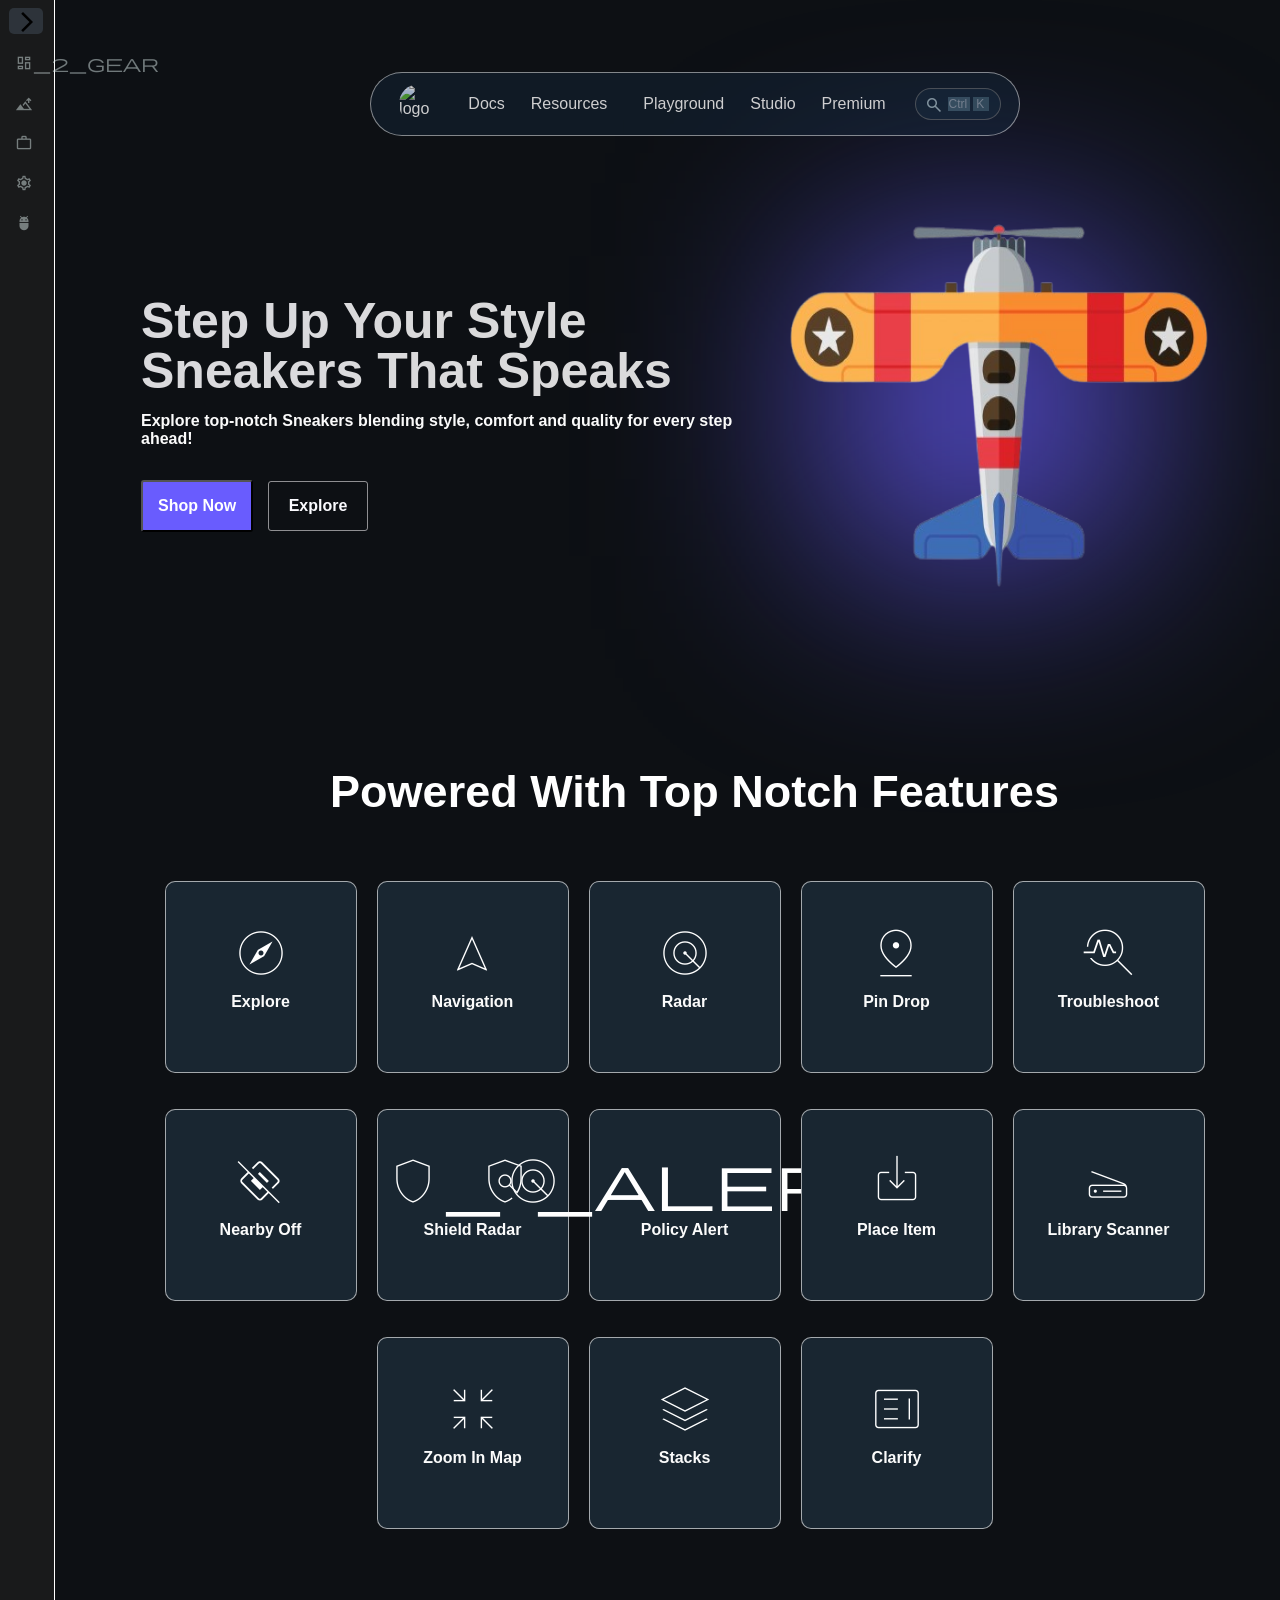
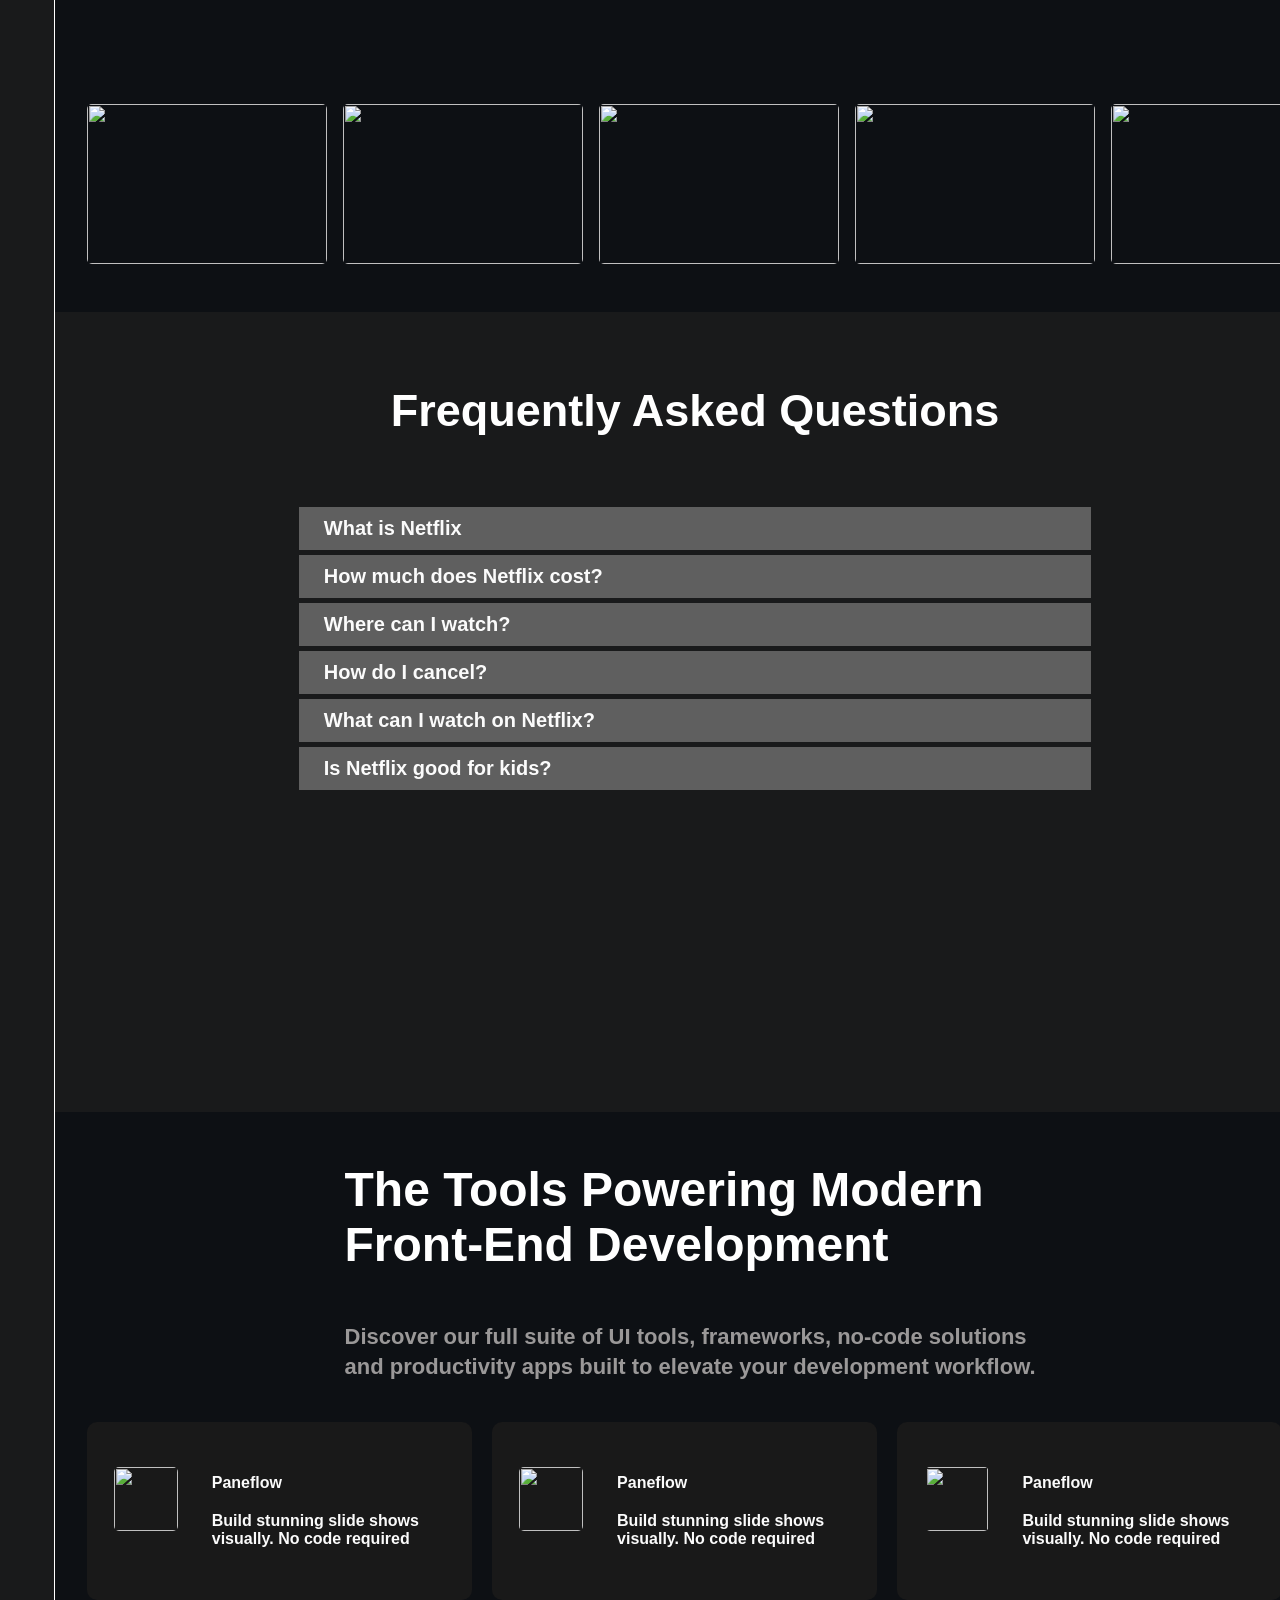
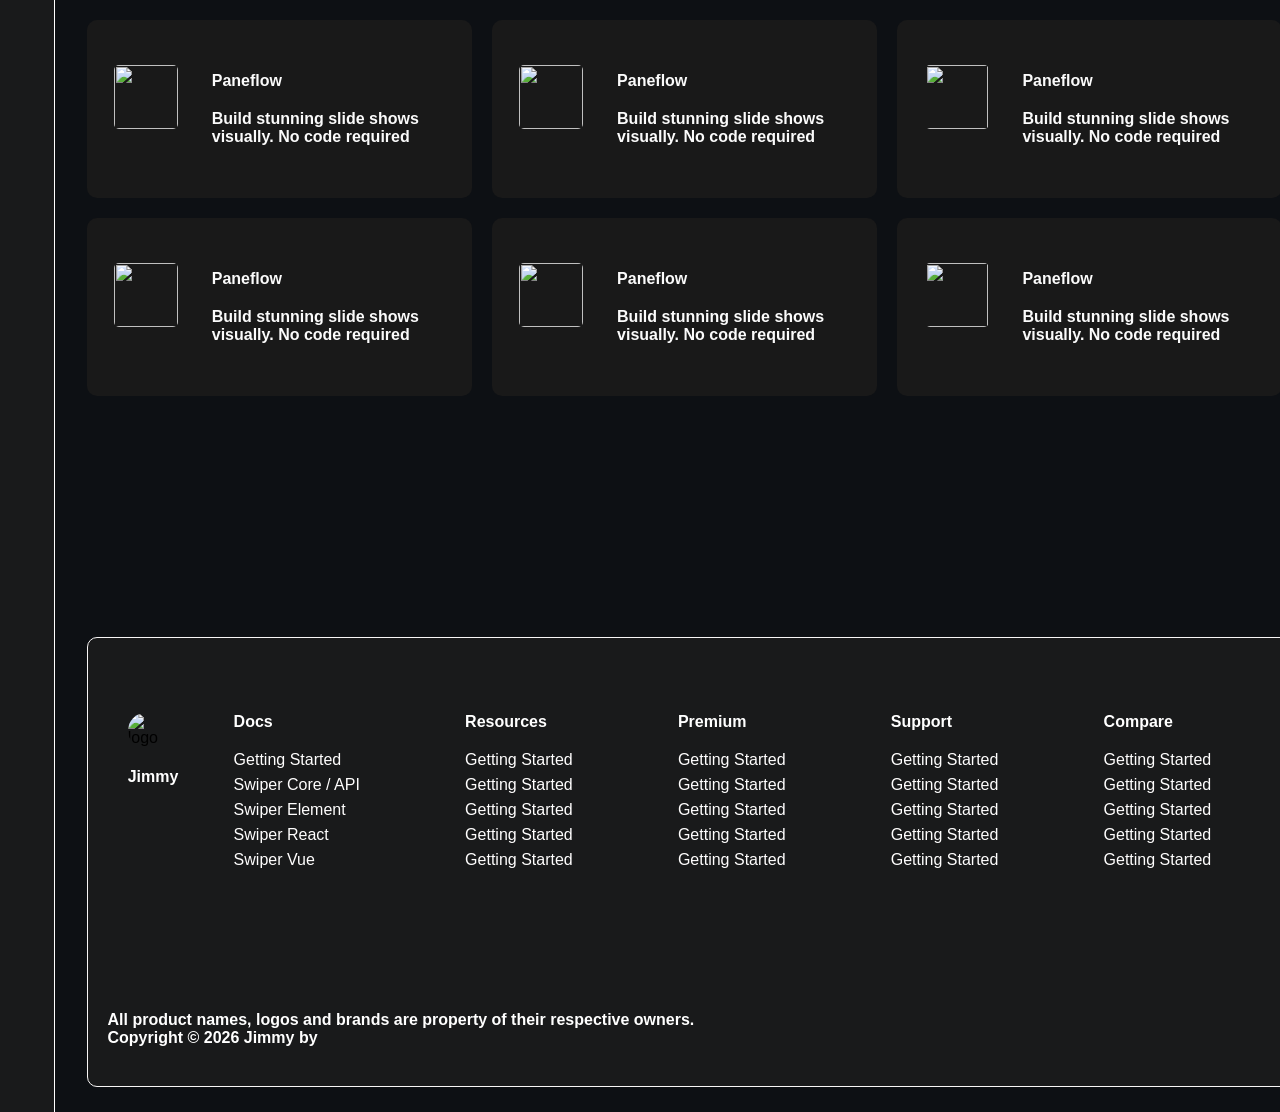
==== index.html @ 362c41e0 "Update index.html" ====
<!doctype html>
<html lang="en">
  <head>
    <meta charset="UTF-8" />
    <meta name="viewport" content="width=device-width, initial-scale=1.0" />
  <title>SWIPER PRACTICE</title>
  <link rel="stylesheet" href="">
  <link rel="stylesheet" href="Assets/CSS/reset.css">
  <link rel="stylesheet" href="Assets/CSS/style.css">
  <link rel="stylesheet" href="Assets/CSS/variables.css">
  <link rel="stylesheet" href="css/swiper-bundle.min.css">
  <script src="Assets/JS/main.js" defer></script>

<link rel="preconnect" href="https://fonts.googleapis.com">
<link rel="preconnect" href="https://fonts.gstatic.com" crossorigin>
<link href="https://fonts.googleapis.com/css2?family=Inter:ital,opsz,wght@0,14..32,100..900;1,14..32,100..900&family=Poppins:ital,wght@0,100;0,200;0,300;0,400;0,500;0,600;0,700;0,800;0,900;1,100;1,200;1,300;1,400;1,500;1,600;1,700;1,800;1,900&family=Raleway:ital,wght@0,100..900;1,100..900&family=Roboto:ital,wght@0,100..900;1,100..900&display=swap" rel="stylesheet">

<link href="https://fonts.googleapis.com/css2?family=Material+Icons"
      rel="stylesheet">
      <link href="https://fonts.googleapis.com/css2?family=Material+Symbols+Outlined"
      rel="stylesheet">

  </head>
  <body>
<div class="contyyy">

<aside class="sidebar">

  <header>
<span class="logo">DarkCom</span>

<button class="navy">
<span class="material-symbols-outlined">
arrow_back_ios
</span>

</button>

  </header>


<ul class="sidelinks">


<li class="sidelink"><a href="#">
  <span title="Dashboard" id="icony" class="material-symbols-outlined">
dashboard_2_gear
</span>
<span class="label">Dashboard</span>

</a></li>
<li class="sidelink"><a href="#">
<span title="Analytics"  id="icony" class="material-symbols-outlined">
altitude
</span>
<span class="label">Analytics</span>

</a></li>
<li class="sidelink"><a href="#">
 <span title="Projects"  id="icony" class="material-symbols-outlined">
work
</span>
<span class="label">Projects</span>

</a></li>
<li class="sidelink"><a href="#">
<span title="Settings"  id="icony" class="material-symbols-outlined">
settings
</span>
<span class="label">Settings</span>

</a></li>
<li class="sidelink"><a href="#">
 <span title="Technology"  id="icony" class="material-symbols-outlined">
adb
</span>
<span class="label">Technology</span>

</a></li>


</ul>


</aside>


<main class="content"></main>

<div class="nav-conty">

<!--Nav Menu-->

<nav class="navbar">

<div class="logo" title="home">
  <a href="#"> <img class="logos" src="Assets/Images/img/channel1.webp" alt="logo"></a>
 
</div>

<div hidden class="ham">
<span class="fes"></span>
<span class="sec"></span>
<span class="ted"></span>

</div>


<ul class="navlinks">
<li class="navlink active" title="Docs"><a href="#">Docs</a></li>
<span class="conty">
  
</span>
<li class="navlink con" title="Resources"><a href="#">Resources
<span class="g-icon"><ion-icon name="chevron-down-outline"></ion-icon></span>

</a></li>
<li class="navlink" title="Playground"><a href="#">Playground</a></li>
<li class="navlink" title="Studio"><a href="#">Studio</a></li>
<li class="navlink jack"title="Premium"><a href="#">Premium</a>
<ul class="droplinks">
  <li class="droplink" title="Capcom">
    <img class="dropimg" src="mssdk/icons/uiinitiative.svg" alt="Capcom" title="Capcom">
    Capcom
  </li>
  <li class="droplink" title="Darkcom" >
     <img class="dropimg" src="mssdk/icons/konsta.svg" alt="Darkcom" title="Darkcom">
    Darkcom</li>
  <li class="droplink" title="Se-game" >
     <img class="dropimg" src="mssdk/icons/paneflow.svg" alt="Se-game" title="Se-game">
    Se-game</li>
</ul>

</li>

</ul>


<button title="Search" class="search-btn">
  <span id="search-icon" class="material-symbols-outlined">
search
</span>
<span class="keys">
<span class="ctrl">Ctrl</span>
<span class="k">K</span>
</span>

</button>
</nav>

<div class="s-head">
  <span class="material-symbols-outlined">
search
</span>
  <span class="material-symbols-outlined">
missing_controller
</span>
<input class="search-input" type="search" placeholder="Search Docs..."> 


</div>




<!--Hero Section-->
<section class="hero">
<header>

<div class="left">
<h1 class="tag-line1">Step Up Your Style Sneakers That Speaks</h1>
<p class="tag-line2">Explore top-notch Sneakers blending style, comfort and quality for every step ahead!</p>

<div class="btns">
  <button class="btn">Shop Now</button>
  <button class="btn outlined">Explore</button>
</div>

</div>

<div class="right">
  <img src="Assets/Images/img/Plane1-removebg-preview.png" alt="Aeroplane" title="Aeroplane" class="autoRotat">
  <div class="bg-color"></div>
</div>
</header>
<div class="time"></div>
</section>






  


<div class="kards2">

<h2 class="kardp">
Powered With Top Notch Features
</h2>

  <div class="box-wrap1a">

    <div class="boxx">
      <div class="box-tag">
  
 
    
 <div class="xboxwrap">
          <div class="iconwrap">
            <span id="iconme" class="material-symbols-outlined">
explore
</span>
          <p>Explore</p>
          </div>

      </div>
        </div>
      </div>



    <div class="boxx">
      <div class="box-tag">
          
 <div class="xboxwrap">
          <div class="iconwrap">
          <span id="iconme" class="material-symbols-outlined">
navigation
</span>
          <p>Navigation</p>
          </div>

      </div>
        </div>
      </div>
    <div class="boxx">
      <div class="box-tag">
           
  <div class="xboxwrap">
          <div class="iconwrap">
            <span id="iconme" class="material-symbols-outlined">
radar
</span>
          <p>Radar</p>
          </div>

      </div>
        </div>
      </div>



<div class="boxx"> <div class="box-tag">
             
  <div class="xboxwrap">
          <div class="iconwrap">
           <span id="iconme" class="material-symbols-outlined">
pin_drop
</span>
          <p>Pin Drop</p>
          </div>

      </div>
        </div></div>




<div class="boxx">

 <div class="box-tag">
            
 <div class="xboxwrap">
          <div class="iconwrap">
            <span id="iconme" class="material-symbols-outlined">
troubleshoot
</span>
          <p>Troubleshoot</p>
          </div>

      </div>
        </div>

</div>




    </div>

  <div class="box-wrap2a">

<div class="boxx">
 <div class="box-tag">
            
  <div class="xboxwrap">
          <div class="iconwrap">
            <span id="iconme" class="material-symbols-outlined">
nearby_off
</span>
          <p>Nearby Off</p>
          </div>

      </div>
        </div>

</div>
<div class="boxx">
 <div class="box-tag">
          
  <div class="xboxwrap">
          <div class="iconwrap">
           <span id="iconme" class="material-symbols-outlined">
shield_radar
</span>
          <p>Shield Radar</p>
          </div>

      </div>
        </div>

</div>
<div class="boxx">
 <div class="box-tag">
         
  <div class="xboxwrap">
          <div class="iconwrap">
            <span id="iconme" class="material-symbols-outlined">
policy_alert
</span>
          <p>Policy Alert</p>
          </div>

      </div>
        </div>

</div>



<div class="boxx">
 <div class="box-tag">
            
  <div class="xboxwrap">
          <div class="iconwrap">
         <span id="iconme" class="material-symbols-outlined">
place_item
</span>
          <p>Place Item</p>
          </div>

      </div>
        </div>

</div>




<div class="boxx">

 <div class="box-tag">
             
 <div class="xboxwrap">
          <div class="iconwrap">
           <span  id="iconme" class="material-symbols-outlined">
scanner
</span>
          <p>Library Scanner</p>
          </div>

      </div>
        </div>

</div>
  </div>

  <div class="box-wrap3a">

<div class="boxx">
 <div class="box-tag">
            
  <div class="xboxwrap">
          <div class="iconwrap">
           <span  id="iconme" class="material-symbols-outlined">
zoom_in_map
</span>
          <p>Zoom In Map</p>
          </div>

      </div>
        </div>

</div>

<div class="boxx">

 <div class="box-tag">
           
  <div class="xboxwrap">
          <div class="iconwrap">
          <span id="iconme" class="material-symbols-outlined">
stacks
</span>
          <p>Stacks</p>
          </div>

      </div>
        </div>

</div>



<div class="boxx">

 <div class="box-tag">
           
  <div class="xboxwrap">
          <div class="iconwrap">
           <span id="iconme" class="material-symbols-outlined">
clarify
</span>
          <p>Clarify</p>
          </div>

      </div>
        </div>


</div>
  </div>



  </div>



<!-- Carousel cards -->

<section class="ccc">
<div class="carousel-cards">

<div class="card"><img class="card-img" style=" border-radius: 5px;" src="mssdk/img/WhatsApp Image 2025-05-24 at 10.26.03(1).jpeg" alt=""></div>
<div class="card"><img class="card-img" src="mssdk/img/WhatsApp Image 2025-05-24 at 10.26.03(3).jpeg" alt=""></div>
<div class="card"><img class="card-img" src="mssdk/img/WhatsApp Image 2025-05-24 at 10.26.03(4).jpeg" alt=""></div>
<div class="card"><img class="card-img" src="mssdk/img/WhatsApp Image 2025-05-24 at 10.26.03.jpeg" alt=""></div>
<div class="card"><img class="card-img" src="mssdk/img/WhatsApp Image 2025-05-24 at 10.27.23.jpeg" alt=""></div>
<div class="card"><img class="card-img" src="mssdk/img/WhatsApp Image 2025-05-29 at 05.22.49_b879dd08.jpg" alt=""></div>
<div class="card"><img class="card-img" src="mssdk/img/WhatsApp Image 2025-05-29 at 05.22.52_9913e143.jpg" alt=""></div>
<div class="card"><img class="card-img" src="mssdk/img/WhatsApp Image 2025-05-29 at 05.22.50_098abbe1.jpg" alt=""></div>
<div class="card"><img class="card-img" src="mssdk/img/WhatsApp Image 2025-05-29 at 05.22.51_66e9c7bd.jpg" alt=""></div>
<div class="card"><img class="card-img" src="mssdk/img/WhatsApp Image 2025-05-24 at 10.27.23.jpeg" alt=""></div>
<div class="card"><img class="card-img" class="card-img" src="mssdk/img/WhatsApp Image 2025-05-29 at 05.22.51_66e9c7bd.jpg" alt=""></div>
<div class="card"><img class="card-img" src="mssdk/img/WhatsApp Image 2025-05-24 at 10.26.03(3).jpeg" alt=""></div>
<div class="card"><img class="card-img" src="mssdk/img/WhatsApp Image 2025-05-24 at 10.27.23.jpeg" alt=""></div>
<!-- Duplicate the items -->
<div class="card"><img class="card-img" style=" border-radius: 5px;" src="mssdk/img/WhatsApp Image 2025-05-24 at 10.26.03(1).jpeg" alt=""></div>
<div class="card"><img class="card-img" src="mssdk/img/WhatsApp Image 2025-05-24 at 10.26.03(3).jpeg" alt=""></div>
<div class="card"><img class="card-img" src="mssdk/img/WhatsApp Image 2025-05-24 at 10.26.03(4).jpeg" alt=""></div>
<div class="card"><img class="card-img" src="mssdk/img/WhatsApp Image 2025-05-24 at 10.26.03.jpeg" alt=""></div>
<div class="card"><img class="card-img" src="mssdk/img/WhatsApp Image 2025-05-24 at 10.27.23.jpeg" alt=""></div>
<div class="card"><img class="card-img" src="mssdk/img/WhatsApp Image 2025-05-29 at 05.22.49_b879dd08.jpg" alt=""></div>
<div class="card"><img class="card-img" src="mssdk/img/WhatsApp Image 2025-05-29 at 05.22.52_9913e143.jpg" alt=""></div>
<div class="card"><img class="card-img" src="mssdk/img/WhatsApp Image 2025-05-29 at 05.22.50_098abbe1.jpg" alt=""></div>
<div class="card"><img class="card-img" src="mssdk/img/WhatsApp Image 2025-05-29 at 05.22.51_66e9c7bd.jpg" alt=""></div>
<div class="card"><img class="card-img" src="mssdk/img/WhatsApp Image 2025-05-24 at 10.27.23.jpeg" alt=""></div>
<div class="card"><img class="card-img" class="card-img" src="mssdk/img/WhatsApp Image 2025-05-29 at 05.22.51_66e9c7bd.jpg" alt=""></div>
<div class="card"><img class="card-img" src="mssdk/img/WhatsApp Image 2025-05-24 at 10.26.03(3).jpeg" alt=""></div>
<div class="card"><img class="card-img" src="mssdk/img/WhatsApp Image 2025-05-24 at 10.27.23.jpeg" alt=""></div>


</div>


</section>




<!-- FAQs --> 

<section class="faq-conty">

  <h3 class="heady">Frequently Asked Questions</h3>

<div class="faq-list">

  <div class="faq">

    <div class="ques">
      <p>What is Netflix</p>
      <span class="faqy"><ion-icon name="add-outline"></ion-icon></span>
    </div>

    <div class="ans">
      <p>Lorem ipsum dolor sit amet consectetur adipisicing elit. Recusandae, aliquid?</p>
    </div>

</div>


  <div class="faq">

    <div class="ques">
      <p>How much does Netflix cost?</p>
      <span class="faqy"><ion-icon name="add-outline"></ion-icon></span>
    </div>

    <div class="ans">
      <p>Lorem ipsum dolor sit amet consectetur adipisicing elit. Recusandae, aliquid?</p>
    </div>
</div>


  <div class="faq">

    <div class="ques">
      <p>Where can I watch?</p>
      <span class="faqy"><ion-icon name="add-outline"></ion-icon></span>
    </div>

    <div class="ans">
      <p>Lorem ipsum dolor sit amet consectetur adipisicing elit. Recusandae, aliquid?</p>
    </div>
</div>


  <div class="faq">

    <div class="ques">
      <p>How do I cancel?</p>
      <span class="faqy"><ion-icon name="add-outline"></ion-icon></span>
    </div>

    <div class="ans">
      <p>Lorem ipsum dolor sit amet consectetur adipisicing elit. Recusandae, aliquid?</p>
    </div>
</div>


  <div class="faq">

    <div class="ques">
      <p>What can I watch on Netflix?</p>
      <span class="faqy"><ion-icon name="add-outline"></ion-icon></span>
    </div>

    <div class="ans">
      <p>Lorem ipsum dolor sit amet consectetur adipisicing elit. Recusandae, aliquid?</p>
    </div>
</div>


  <div class="faq">

    <div class="ques">
      <p>Is Netflix good for kids?</p>
      <span class="faqy"><ion-icon name="add-outline"></ion-icon></span>
    </div>

    <div class="ans">
      <p>Lorem ipsum dolor sit amet consectetur adipisicing elit. Recusandae, aliquid?</p>
    </div>
</div>


</div>


</section>



<!-- Cards -->



<div class="kards">


<div class="topwrap">
  <h2 class="tophead">The Tools Powering Modern Front-End Development</h2>
</div>
<div class="lowrap"><p class="lowhead">Discover our full suite of UI tools, frameworks, no-code solutions and productivity apps built to elevate your development workflow.</p></div>


  <div class="box-wrap1">


    <div class="box">
      <div class="box-tag">
        <img class="pic-log" src="mssdk/icons/paneflow.svg" alt="">     
 <div class="log-tag">
          <div class="tagwrap">
            <p>Paneflow</p>
          <p>Build stunning slide shows visually. No code required</p>
          </div>

      </div>
        </div>
      </div>



<div class="box"> <div class="box-tag">
        <img class="pic-log" src="mssdk/icons/swiper-studio-logo.svg" alt="">     
 <div class="log-tag">
          <div class="tagwrap">
            <p>Paneflow</p>
          <p>Build stunning slide shows visually. No code required</p>
          </div>

      </div>
        </div></div>




<div class="box">

 <div class="box-tag">
        <img class="pic-log" src="mssdk/icons/uiinitiative.svg" alt="">     
 <div class="log-tag">
          <div class="tagwrap">
            <p>Paneflow</p>
          <p>Build stunning slide shows visually. No code required</p>
          </div>

      </div>
        </div>

</div>

    </div>

  <div class="box-wrap2">

<div class="box">
 <div class="box-tag">
        <img class="pic-log" src="mssdk/icons/t0ggles.svg" alt="">     
 <div class="log-tag">
          <div class="tagwrap">
            <p>Paneflow</p>
          <p>Build stunning slide shows visually. No code required</p>
          </div>

      </div>
        </div>

</div>



<div class="box">
 <div class="box-tag">
        <img class="pic-log" src="mssdk/icons/startpagehq.svg" alt="">     
 <div class="log-tag">
          <div class="tagwrap">
            <p>Paneflow</p>
          <p>Build stunning slide shows visually. No code required</p>
          </div>

      </div>
        </div>

</div>




<div class="box">

 <div class="box-tag">
        <img class="pic-log" src="mssdk/icons/cladd.svg" alt="">     
 <div class="log-tag">
          <div class="tagwrap">
            <p>Paneflow</p>
          <p>Build stunning slide shows visually. No code required</p>
          </div>

      </div>
        </div>

</div>
  </div>

  <div class="box-wrap3">

<div class="box">
 <div class="box-tag">
        <img class="pic-log" src="mssdk/icons/framework7.svg" alt="">     
 <div class="log-tag">
          <div class="tagwrap">
            <p>Paneflow</p>
          <p>Build stunning slide shows visually. No code required</p>
          </div>

      </div>
        </div>

</div>

<div class="box">

 <div class="box-tag">
        <img class="pic-log" src="mssdk/icons/konsta.svg" alt="">     
 <div class="log-tag">
          <div class="tagwrap">
            <p>Paneflow</p>
          <p>Build stunning slide shows visually. No code required</p>
          </div>

      </div>
        </div>

</div>



<div class="box">

 <div class="box-tag">
        <img class="pic-log" src="mssdk/icons/paneflow.svg" alt="">     
 <div class="log-tag">
          <div class="tagwrap">
            <p>Paneflow</p>
          <p>Build stunning slide shows visually. No code required</p>
          </div>

      </div>
        </div>


</div>
  </div>



  </div>




<!-- Footer -->

<footer>
<div class="footer-wrap">
  <div class="footer-links">
<div class="logo-wrap">
   
  <img class="footer-logo" src="mssdk/channel1.webp" alt="logo" title="logo">
 <p class="logo-name">Jimmy</p>
</div>


<div class="docs">
  <p class="topic">Docs</p>
<span class="subs"><a href="#">Getting Started</a></span>
<span class="subs"><a href="#">Swiper Core / API</a></span>
<span class="subs"><a href="#">Swiper Element</a></span>
<span class="subs"><a href="#">Swiper React</a></span>
<span class="subs"><a href="#">Swiper Vue</a></span>

</div>
<div class="docs">
    <p class="topic">Resources</p>
<span class="subs"><a href="#">Getting Started</a></span>
<span class="subs"><a href="#">Getting Started</a></span>
<span class="subs"><a href="#">Getting Started</a></span>
<span class="subs"><a href="#">Getting Started</a></span>
<span class="subs"><a href="#">Getting Started</a></span>

</div>




<div class="docs">
    <p class="topic">Premium</p>
<span class="subs"><a href="#">Getting Started</a></span>
<span class="subs"><a href="#">Getting Started</a></span>
<span class="subs"><a href="#">Getting Started</a></span>
<span class="subs"><a href="#">Getting Started</a></span>
<span class="subs"><a href="#">Getting Started</a></span>

</div>
<div class="docs">
    <p class="topic">Support</p>
<span class="subs"><a href="#">Getting Started</a></span>
<span class="subs"><a href="#">Getting Started</a></span>
<span class="subs"><a href="#">Getting Started</a></span>
<span class="subs"><a href="#">Getting Started</a></span>
<span class="subs"><a href="#">Getting Started</a></span>

</div>
<div class="docs">
    <p class="topic">Compare</p>
<span class="subs"><a href="#">Getting Started</a></span>
<span class="subs"><a href="#">Getting Started</a></span>
<span class="subs"><a href="#">Getting Started</a></span>
<span class="subs"><a href="#">Getting Started</a></span>
<span class="subs"><a href="#">Getting Started</a></span>

</div>




</div>

<span class="copyright">

  <p class="copy-subs">All product names, logos and brands are property of their respective owners.</p>

  <p class="copy-subs">Copyright © 2026 Jimmy by </p>
  
</span>


</div>


</footer>




</div>







</div>



</div>





    <script src="js/swiper-bundle.min.js" ></script>
    <script
      type="module"
      src="https://unpkg.com/ionicons@8.0.13/dist/ionicons/ionicons.esm.js"
    ></script>
    <script
      nomodule
      src="https://unpkg.com/ionicons@8.0.13/dist/ionicons/ionicons.js"
    ></script>
  </body>
</html>
---- Assets/CSS/style.css ----
header {
  display: flex;
  justify-content: space-around;
  padding-bottom: 10px;
  transition: all 0.3s ease;
}

.sidebar {
  width: 250px;
  background-color: #191a1b;
  border-right: 1px solid #fff;
  height: 100%;
  position: sticky;
  top: 0;
  box-sizing: border-box;
  box-shadow: inset;
  transition: width 0.2s ease;
  z-index: 999;
}

/* drag-to-open */

.sidebar.collapsed {
  width: 55px;
}

.sidebar.collapsed .sidelink .label {
  display: none;
  /* opacity: 0; */
  pointer-events: none;
}

.sidelink .label {
  transition: 0.2s ease;
}

.logo {
  color: white;
  margin-left: 0px;
  margin-top: 10px;
}

.sidebar.collapsed .logo {
  opacity: 0;
}

.navy {
  margin-top: 8px;
  background-color: #363e46b6;
  border: none;
  padding-left: 10px;
  transition: transform 0.2s ease;
  border-radius: 5px;
  margin-left: 140px;
  font-size: 10px;
}
.navy:hover {
  color: white;
}

.sidebar.collapsed .navy {
  transform: rotate(180deg);
  margin-left: -70px;
}

.contyyy .main-content {
  flex: 1;
  padding: 20px;
}

.contyyy {
  display: flex;
}

.sidelinks {
  display: flex;
  flex-direction: column;
  align-items: flex-start;
  justify-content: flex-start;
  list-style: none;
  padding: px px;
  padding-left: 10px;
  transition: all 0.3s ease;
}

.sidebar.collapsed .sidelinks {
  margin-left: -5px;
}
.label {
  margin-top: 20px;
  margin-left: 7px;
}

.sidelink span {
  vertical-align: top;
  font-size: 18px;
}

.sidelink {
  display: flex;
  align-items: center;
  justify-content: space-around;
}

.sidelink a {
  padding: 8px 8px;
  padding-right: 70px;
  list-style: none;
  text-decoration: none;
  color: #d5e2e27f;
  font-weight: 500;
  font-family: inter;
  transition: all 0.3s;
}

.sidebar.collapsed .sidelink a {
  padding: 10px;
}

.sidelink:hover a {
  background-color: #050606;
  border-radius: 5px;
  color: white;
  margin-left: 3px;
}

/* Navbar */

.nav-conty {
  margin-top: 72px;
  display: flex;
  flex-direction: column;
  align-items: center;
  align-self: center;
  width: 100vw;
}

.logos {
  height: 40px;
  width: 40px;
  border-radius: 50%;
  margin-left: 20px;
  margin-top: -10px;
}

.navbar {
  background-color: #19344e66;
  display: flex;
  align-items: center;
  justify-content: space-around;
  height: 64px;
  max-width: 650px;
  border: 1px solid #ffffff9a;
  opacity: 80%;
  z-index: 999;
  width: 100%;
  border-radius: 50px;
  margin-bottom: 0px;
  position: sticky;
  top: 15px;
}

.navlinks {
  display: flex;
  justify-content: center;
  align-items: center;
  padding: px px;
  margin: px px;
  position: relative;
  white-space: nowrap;
  transition: 0.3s ease;
}

.con:hover .g-icon {
  transform: translateY(-2px) rotate(-180deg);
}

.g-icon {
  margin-left: 10px;
}

.con a {
  display: flex;
}

.navlink {
  list-style: none;
  margin-left: px;
  padding: 12px 12px;
  border: 1px solid transparent;
}
a {
  text-decoration: none;
  color: rgb(255, 254, 254);
}

.navlink:hover a {
  color: #5aaaf9;
}

.droplinks {
  margin-top: 5px;
  background-color: var(--color-bg-primary);
  position: absolute;
  border-radius: 8px;
  display: none;
  padding: px px;
  margin-left: -45px;
  transition: all 0.3s ease;
}

.droplink {
  list-style: none;
  margin-bottom: 0px;
  margin-right: 0px;
  padding: 15px 15px;
  cursor: pointer;
  padding-right: 50px;
  padding-left: 30px;
  display: flex;
  align-items: center;
  justify-content: space-between;
}

.dropimg {
  height: 20px;
  width: 20px;
  margin-right: 10px;
}
.droplink {
  color: rgb(252, 248, 248);
}

.droplink:hover {
  background-color: #11121a;
  border-radius: 8px;
  color: #4885c4;
}

.jack:hover .droplinks {
  display: block;
}

/* Search Bar */

.search-btn {
  display: flex;
  height: 32px;
  width: 86px;
  border-radius: 20px;
  align-items: center;
  justify-content: center;
  background-color: #223a5358;
  border: 1px solid #8080809e;
  margin-right: 10px;
  cursor: pointer;
}

.search-btn:hover {
  border: 1px solid #fff;
}

.search-input {
  height: 35px;
  width: 480px;
  border: 2px solid #3d62f7;
  border-radius: 5px;
}

.s-head {
  height: 50px;
  width: 560px;
  background-color: #fffffffc;
  border-radius: 10px;
  margin-top: 70px;
  display: none;
   position: absolute;
}

.s-head.active {
  display: flex;
  align-items: center;
  justify-content: center;
  
}

input::placeholder {
  padding-left: 200px;
}

.keys {
  display: flex;
  justify-content: center;
  align-items: center;
}

.ctrl {
  background-color: #55778ca8;
  margin-right: 3px;
  padding-left: 1px;
  padding-right: 3px;
  color: #8d9aaa;
  font-size: 12px;
}

.k {
  background-color: #55778c98;
  margin-right: 3px;
  padding-left: 3px;
  padding-right: 5px;
  color: #8d9aaa;
  font-size: 12px;
}

#search-icon {
  height: 16px;
  width: 16px;
  vertical-align: top;
  margin-top: -3px;
  margin-right: 8px;
  font-size: 20px;
  color: #9eb3bf;
}

.ham {
  display: none;
}

.fes,
.sec,
.ted {
  position: relative;
  height: 3px;
  width: 25px;
  display: block;
  background-color: #eeecee;
  margin-bottom: 5px;
  transition: 0.2s ease-in-out;
}

.fes {
  transform: rotate(0deg);
}

.ted {
  transform: rotate(0deg);
}

.ham.active .fes {
  transform: translateY(8px) rotate(45deg);
}
.ham.active .ted {
  bottom: -8px;
  transform: translateY(-8px) rotate(-45deg);
}
.ham.active .sec {
  display: none;
}

/*  hero Section*/

/* .time{ 
  padding-left: 0;
margin-left: 0;
width: 100vw;
height: 5px;
background-color: rgb(193, 28, 28);
position: absolute;
z-index: 100;
bottom: 0;
top: 0;
margin-bottom: 0px;
animation: progress 2s linear 1 forwards;
}
*/

.left {
  width: min(50%, 95%);
  animation: appear1 2s linear;
}

.hero {
  max-width: 1600px;
  margin-inline: auto;
  height: 600px;
  padding: 0 32px;
  margin-top: 20px;
  padding-bottom: 100px;
  animation: appearxx linear;
  animation-timeline: view();
  animation-range: entry 0;
}

.bg-color {
  background-color: #695cfed0;
  filter: blur(110px);
  height: 300px;
  width: 300px;
  position: absolute;
  top: 0;
  margin-left: 80px;
  margin-top: 100px;
  z-index: -999;
}

img {
  width: 100%;
  display: flex;
  object-fit: fill;
  height: 160px;
  border-radius: 5px;
}

.right img {
  height: 500px;
  width: 500px;
  /*
  animation: appear2 2s linear;
  animation-range: entry 0 cover;
*/
}

.autoRotate {
  animation: autoRotateAnimation;
  animation-timeline: view();
}

header {
  display: flex;
  align-items: center;
  justify-content: center;
  position: relative;
}

.hero header .left {
  margin-left: 0;
  margin-right: 0;
}
h1 {
  font-size: 50px;
  line-height: 100%;
  font-weight: 800;
  letter-spacing: -1;
  margin: 16px 0;
  background: linear-gradient(90deg, #dadadd 25%, #dadadb 50%);
  background-clip: text;
  color: transparent;
}

p {
  font-weight: 550;
  color: rgb(251, 251, 251);
}

.btns {
  margin-top: 24px;
  margin-top: 32px;
}

.btn {
  background-color: #695cfe;
  padding: 15px 15px;
  margin-right: 10px;
  border-radius: 3px;
  color: white;
  font-weight: 700;
}

.btn:hover {
  background-color: #fffffffb;
  color: #000000;
}

.btn.outlined {
  padding-right: 20px;
  padding-left: 20px;
  background-color: transparent;
  color: #fbfbff;
  border: 1px solid #fffeff89;
}

.btn.outlined:hover {
  border: 1px solid #fffdfd;
}

/* Cards2 */

.kards2 {
  width: 1216px;
  height: 900px;
  display: inline;
  animation: appearxx linear;
  animation-timeline: view();
  animation-range: entry 0;

  
}






.box-wrap1a {
  display: flex;
  justify-content: center;
  align-items: center;
  width: 1216px;
  height: 178px;
  margin-bottom: 50px;
}

.box-wrap2a {
  display: flex;
  justify-content: center;
  align-items: center;
  width: 1216px;
  height: 178px;
  margin-bottom: 50px;
}

.box-wrap3a {
  display: flex;
  justify-content: center;
  align-items: center;
  width: 1216px;
  height: 178px;
}

.boxx {
  height: 192px;
  width: 192px;
  margin-right: 20px;
  margin-bottom: 20px;
  border-radius: 10px;
  background-color: #192631;
  border: 1px solid #ffffff9a;
  display: flex;
  justify-content: center;
  cursor: pointer;

}

.boxx:hover {
  background-color: #1926315f;
  transition: all 0.3s ease;
}

.pic-log {
  height: 64px;
  width: 64px;
  margin-top: 10px;
}

.kardp {
  color: #ffffff;
  font-weight: 900;
  font-size: 45px;
  text-align: center;
  margin-top: 10px;
  margin-bottom: 80px;
}

.xboxwrap {
  height: 150px;
  width: 128px;
  background-colo: #7f7e7e;
  display: flex;
  justify-content: center;
  align-items: center;
  margin-left: -15px;
}

.iconwrap {
  height: px;
  width: px;
  gap: 10px;
  background-colo: #acdbf3;
  display: flex;
  flex-direction: column;
  justify-content: center;
  align-items: center;
  margin-top: -50px;
}

#iconme {
  font-size: 60px;
  color: #ffffff;
  font-weight: 100;
}

/* carousel */

.carousel-cards {
  width: 1216px;
  overflow-x: auto;
  margin: 3em auto;
  display: flex;
  gap: 1em;
  scroll-behavior: smooth;
  margin-left: 0px;
  anchor-name: --carousels;
  scroll-snap-type: x mandatory;
  scroll-marker-group: after;
 

  
}

.carousel-cards::scroll-marker-group {
  display: flex;
  justify-content: center;
  gap: 2px;
  
  
}

.card::scroll-marker {
  content: "";
  height: 10px;
  width: 10px;
  background-color: #484848;
  border-radius: 50%;
  margin-top: -30px;

  
  
}

.card::scroll-marker:target-current {
  background-color: #5a5af7;
  
  
}

.carousel-cards::-webkit-scrollbar {
  display: none;
  
}

.carousel-cards::scroll-button(right),
.carousel-cards::scroll-button(left) {
  
  content: "→";
  border: none;
  /* Permalink - use to edit and share this gradient: https://colorzilla.com/gradient-editor/#cedbe9+0,aac5de+10,419ad6+21,419ad6+21,419ad6+30,3a84c3+37,3a84c3+39,3a84c3+48,3a84c3+48,6199c7+50,4bb8f0+52,4bb8f0+52,419ad6+59,3a8bc2+84,26558b+100 */
  background: linear-gradient(
    135deg,
    #cedbe9 0%,
    #aac5de 10%,
    #419ad6 21%,
    #419ad6 21%,
    #419ad6 30%,
    #3a84c3 37%,
    #3a84c3 39%,
    #3a84c3 48%,
    #3a84c3 48%,
    #6199c7 50%,
    #4bb8f0 52%,
    #4bb8f0 52%,
    #419ad6 59%,
    #3a8bc2 84%,
    #26558b 100%
  ); /* W3C, IE10+, FF16+, Chrome26+, Opera12+, Safari7+ */

  background-color: #2020ea;
  font-family: Roboto;
  font-size: 18px;
  font-weight: 900;
  color: bisque;
  height: 40px;
  width: 40px;
  border-radius: 50%;
  padding-bottom: 5px;
  cursor: pointer;
  position: fixed;
  position-anchor: --carousels;
  position-area: right center;
  translate: 130%;
  
  
}

.carousel-cards::scroll-button(right):disabled,
.carousel-cards::scroll-button(left):disabled {
  opacity: 0.5;
  cursor: auto;
  
  
}

.carousel-cards::scroll-button(left) {
  content: "←";
  position-area: left center;
  translate: -150%;
 
  
}

.card {
  flex: 0 0 15em;
  height: 160px;
  border-radius: 0.5em;
  text-align: center;
  align-content: center;
  scroll-snap-align: start;
 
}

.card img {
    animation: slide 11s linear infinite alternate;
    animation-play-state: running;
}

/* Faq */

.faq-conty {
  height: 800px;
  width: 100%;
  background-color: #191a1b;
  display: flex;
  flex-direction: column;
  align-items: center;
  justify-content: center;
  animation: appearxx linear;
  animation-timeline: view();
  animation-range: entry 0;
}

.heady {
  font-weight: 600;
  font-size: 45px;
  color: #ffffff;
  margin-bottom: 70px;
  margin-top: -250px;
}

.ques {
  background-color: #5f5f5f;
  padding: 10px 25px;
  font-size: 20px;
  display: flex;
  justify-content: space-between;
  cursor: pointer;
  transition: all 0.3s ease;
}

.ques:hover {
  background-color: #282727;
}

.ans {
  max-height: 0;
  overflow: hidden;
  transition: max-height 0.3s ease-in-out;
}

.ans p {
  background-color: #5f5f5f;
  padding: 10px 25px;
  font-size: 20px;
  border-top: 1px solid #03070b;
}

.faqy {
  color: #ffffff;
  font-weight: 900;
}

.faq-list {
  display: flex;
  flex-direction: column;
  align-items: center;
  justify-content: center;
  gap: 5px;
}

/* Cards */

.kards {
  width: 1216px;
  height: 1100px;
  display: inline;
  animation: appearxx linear;
  animation-timeline: view();
  animation-range: entry 0;
}

.box-wrap1 {
  display: flex;
  justify-content: center;
  align-items: center;
  width: 1216px;
  height: 178px;
  margin-bottom: 20px;
}

.box-wrap2 {
  display: flex;
  justify-content: center;
  align-items: center;
  width: 1216px;
  height: 178px;
  margin-bottom: 20px;
}

.box-wrap3 {
  display: flex;
  justify-content: center;
  align-items: center;
  width: 1216px;
  height: 178px;
}

.box {
  height: 178px;
  width: 395px;
  background-color: #4c12df;
  margin-right: 20px;
  margin-bottom: 20px;
  border-radius: 10px;
  background-color: #191919;
  cursor: pointer;
}

.box:hover {
  background-color: #b2b0b026;
  transition: all 0.3s ease;
}

.box-tag {
  display: flex;
  justify-content: space-around;
}

.pic-log {
  height: 64px;
  width: 64px;
  margin-top: 10px;
}

.tagwrap {
  display: flex;
  flex-direction: column;
  justify-content: center;
  gap: 20px;
  margin-top: 10px;
  margin-left: 10px;
  width: 248px;
  height: 88px;
}

.box-tag {
  margin-top: 35px;
  margin-left: 15px;
}

.tophead {
  margin-bottom: 50px;
  width: 1216px;
  display: flex;
  align-items: center;
  justify-content: center;
  color: #ffff;
  font-size: 48px;
  width: 700px;
}

.topwrap {
  display: flex;
  align-items: center;
  justify-content: center;
  margin-top: 50px;
}

.lowhead {
  margin-bottom: 50px;
  width: 700px;
  display: flex;
  align-items: center;
  justify-content: center;
  color: #9a9898;
  font-size: 22px;
  line-height: 30px;
}

.lowrap {
  width: 1216px;
  display: flex;
  align-items: center;
  justify-content: center;
}
/* footer */

footer {
  /* Permalink - use to edit and share this gradient: https://colorzilla.com/gradient-editor/#cedbe9+0,aac5de+10,419ad6+21,419ad6+21,419ad6+30,3a84c3+37,3a84c3+39,3a84c3+48,3a84c3+48,6199c7+50,4bb8f0+52,4bb8f0+52,419ad6+59,3a8bc2+84,26558b+100 */
  backgroun: linear-gradient(
    135deg,
    #cedbe9 0%,
    #aac5de 10%,
    #419ad6 21%,
    #419ad6 21%,
    #021f33 30%,
    #08757b 37%,
    #193045 39%,
    #036a6c 48%,
    #3a84c3 48%,
    #090a53 50%,
    #035c3e 52%,
    #04344d 52%,
    #3d0142 59%,
    #012136 84%,
    #011832 100%
  ); /* W3C, IE10+, FF16+, Chrome26+, Opera12+, Safari7+ */

  /* background: linear-gradient(45deg, #030303 7%,  #0d147c 60%); */
  height: 500px;
  width: 1216px;
  display: flex;
  justify-content: center;
  align-items: center;
  margin-left: px;
  background-colo: #191a1b;

animation: appearxx linear;
  animation-timeline: view();
  animation-range: entry 0;

}

.footer-wrap {
  display: flex;
  flex-direction: column;
  height: 90%;
  width: 100%;
  background-color: #191a1b;
  padding: 10px 20px;
  border-radius: 10px;
  border: 1px solid #f8f6f6;
}

.footer-links {
  display: flex;
  justify-content: space-evenly;
  padding: 15px 15px;
  margin-bottom: 70px;
}

.logo {
  margin-left: 0;
  padding-left: 0;
  column-gap: 20px;
}

.footer-logo {
  height: 35px;
  width: 35px;
  border-radius: 50%;
}

.docs {
  display: flex;
  flex-direction: column;
  padding: 50px 50px;
  white-space: nowrap;
  justify-content: center;
}

.topic {
  margin-bottom: 20px;
  color: white;
  font-weight: 600;
}

.logo-name {
  color: white;
  font-weight: 600;
  margin-top: 20px;
  margin-left: 0;
}

.logo-wrap {
  padding-top: 50px;
}

.subs {
  color: rgb(110, 110, 110);
  margin-bottom: 7px;
}

.copy-subs {
  color: rgb(255, 255, 255);
}

.docs a:hover {
  text-decoration: underline;
}





@keyframes appearxx {
  from {
    opacity: 0;
    scale:0.5;
  }
  to {
    opacity: 1;
    scale:1;
  }
}




@keyframes slide {
  0% {
    transform: translateX(0);
  }
  50% {
    transform: translateX(-50%);
  }
  100% {
    transform: translateX(-100%);
  }

  150% {
    transform: translateX(-150%);
  }

  200% {
    transform: translateX(-200%);
  }

  250% {
    transform: translateX(0);
  }

}


@keyframes autoRotateAnimation {
  from {
    transform: rotate(0deg);
  }
  to {
    transform: rotate(360deg);
  }
}



/*

@keyframes slide {
  0%,10% {
    transform: translateX(0);
  }

  20%,30% {
    transform: translateX(-100%);
  }
  
  40%,55% {
    transform: translateX(-200%);
  }

  65% {
    transform: translateX(-300%);
  }

  75%,85% {
    transform: translateX(-100%);
  }

  90%,100% {
    transform: translateX(0);
  }
}
---- Assets/CSS/variables.css ----
/* variables.css */

:root {
  --primary-color: #2563eb;
  --secondary-color: #64748b;
  --danger-color: #ef4444;

  --font-main: Arial, sans-serif;

  --space-sm: 8px;
  --space-md: 16px;
  --space-lg: 32px;

  --border-radius: 8px;


/* for swiper project */
  --base-clr: #11121a;
  --line-clr: #42434a;
  --color-bg-primary: #222533;
  --hover-clr: #455872;
  --text-clr: #e6e6ef;
  --accent-clr: #5e63ff;
  --color-hover-primary: #695cfe;
  --secondary-text-clr: #b0b3c1;
  --color-shadow: rgba(105, 103, 103, 0.5);
}
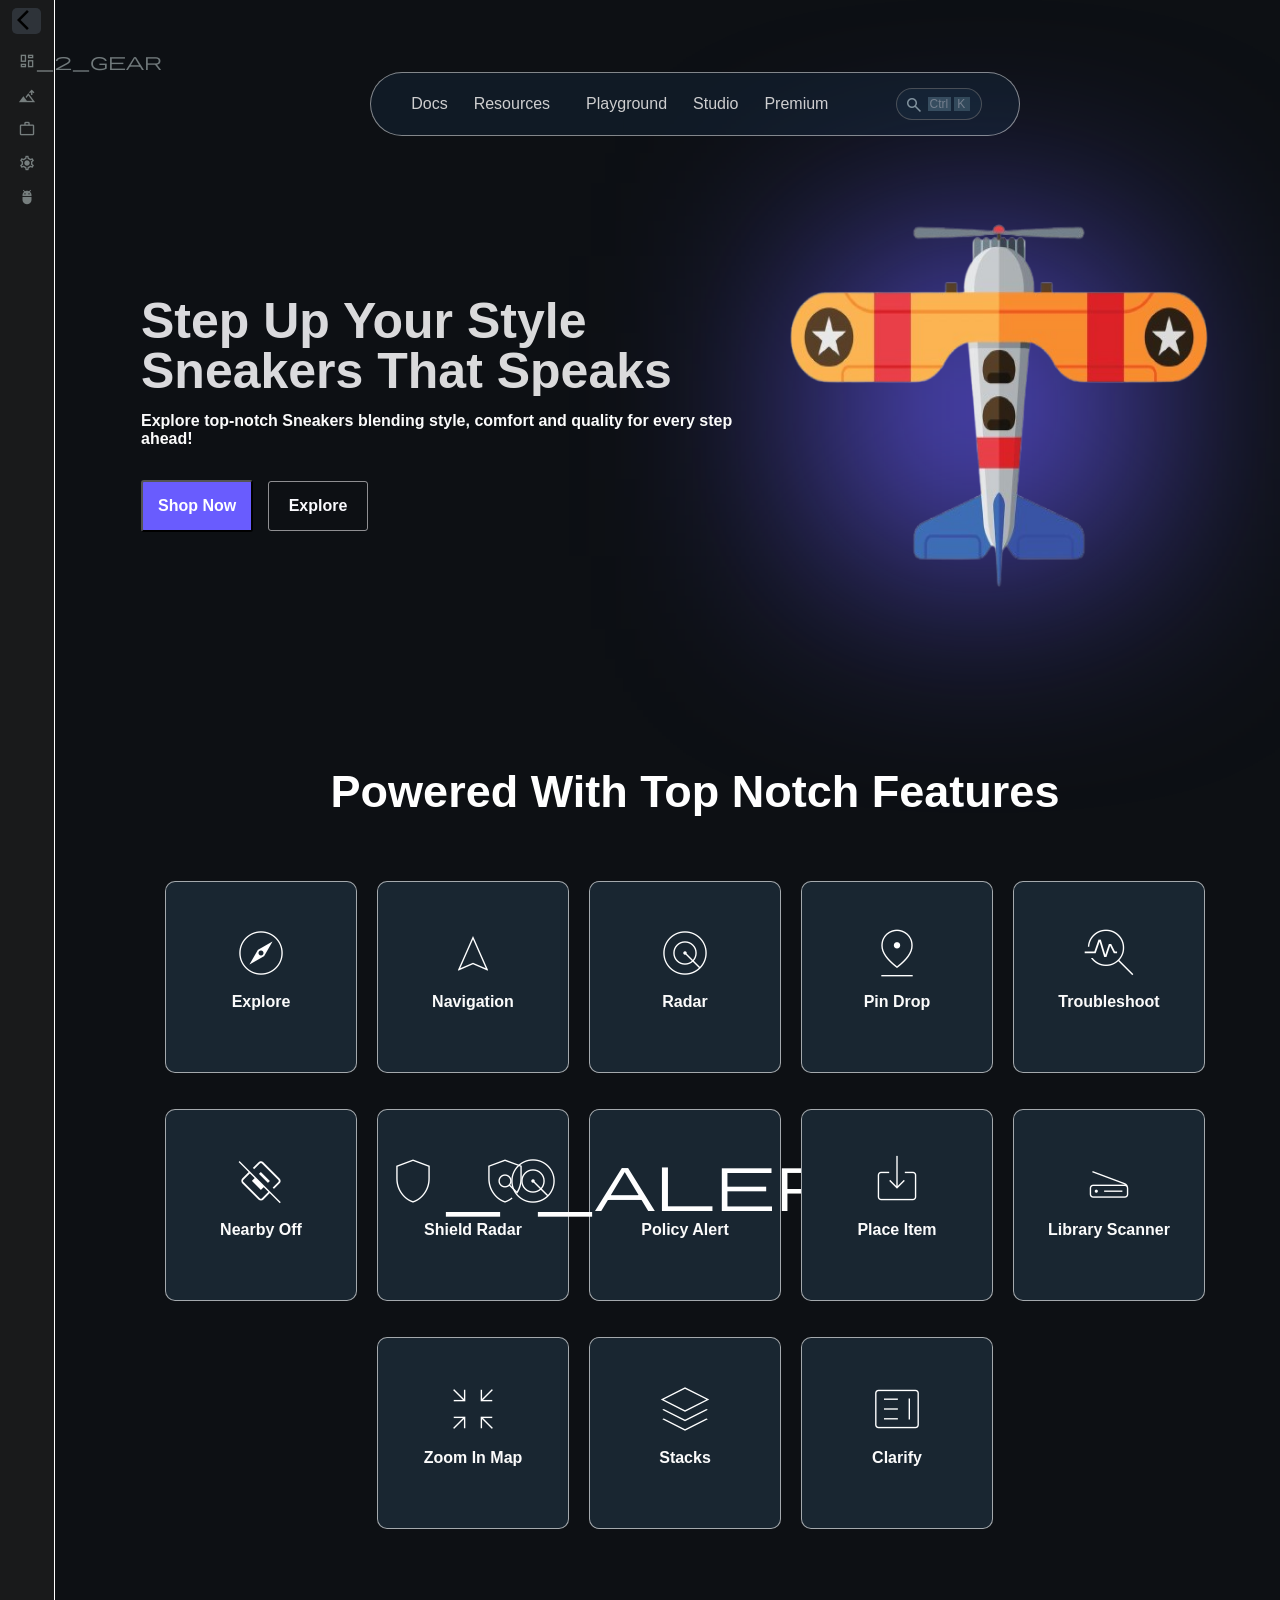
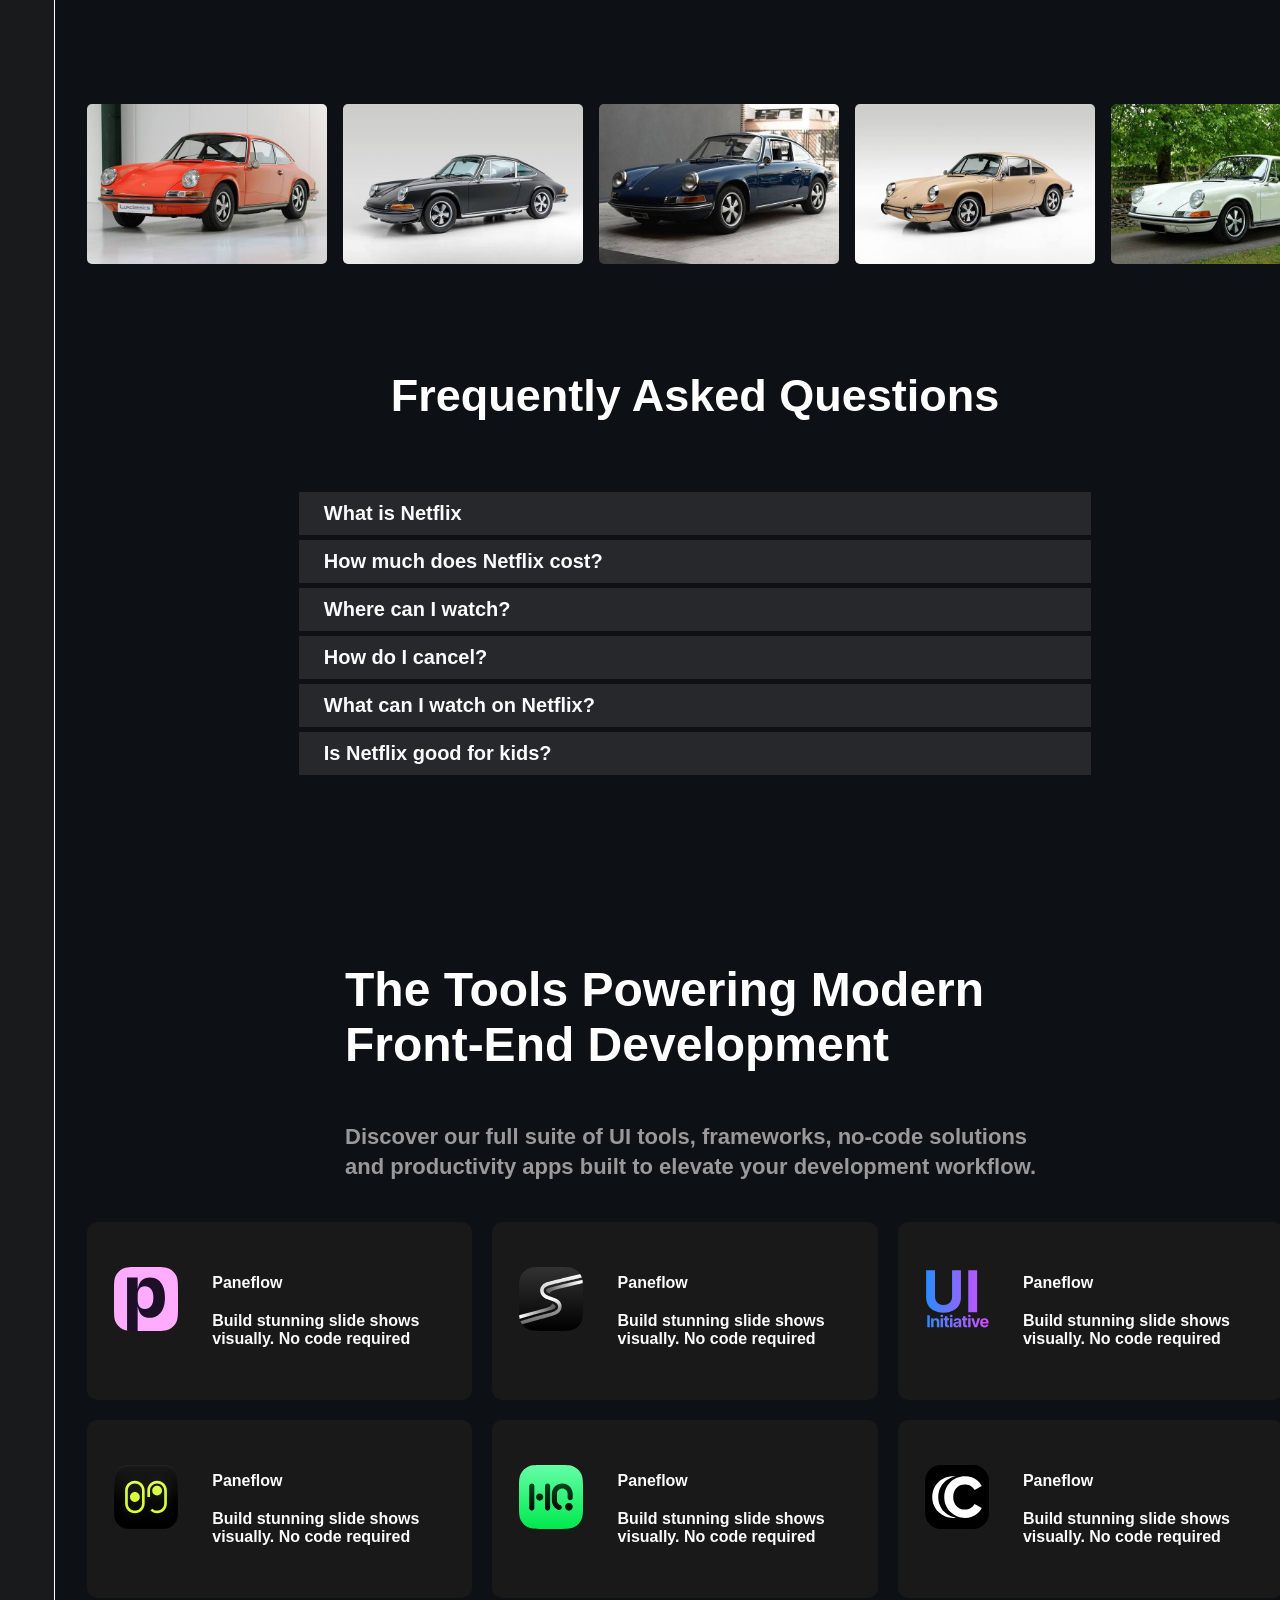
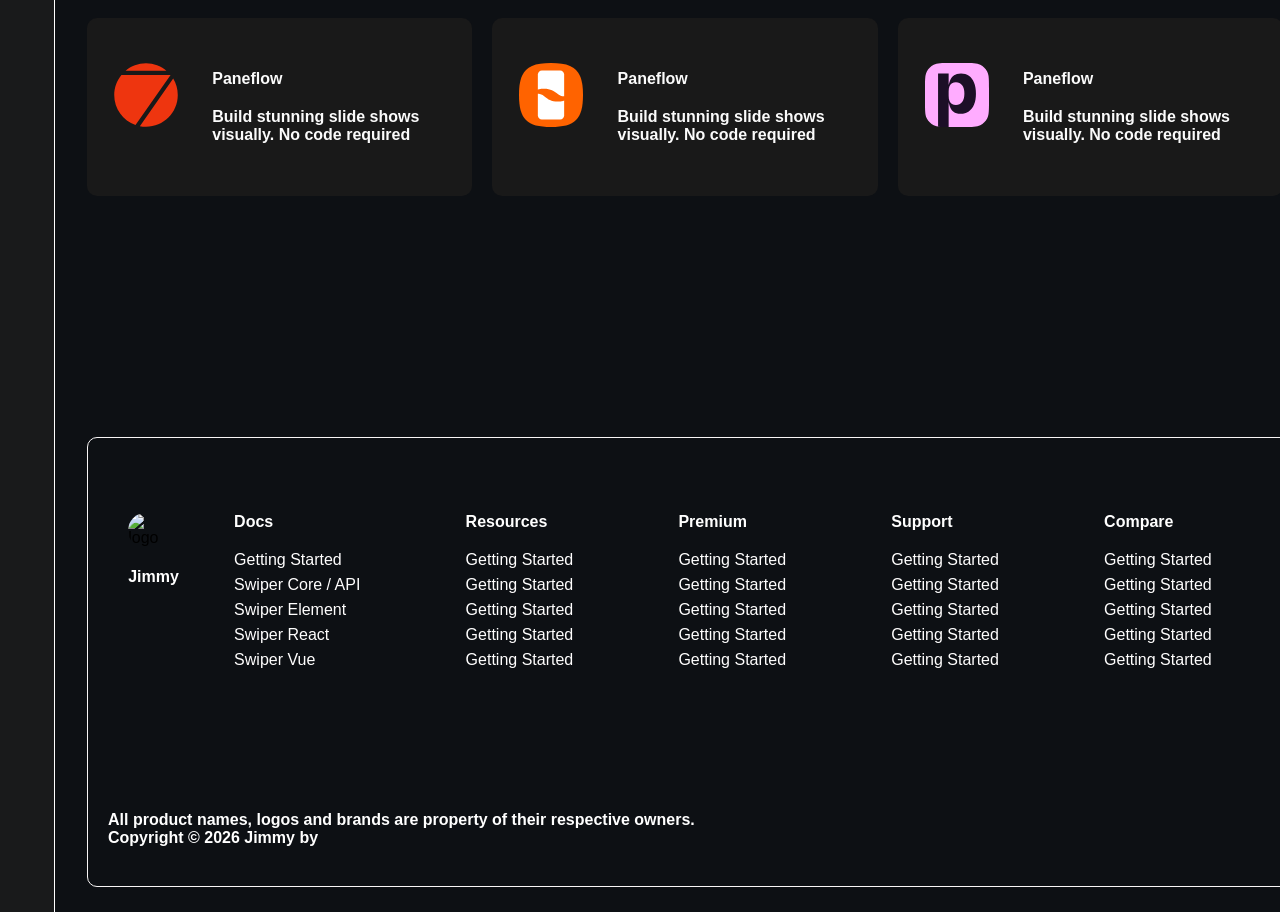
==== commit 0d491eb0: "Update index.html" ====
--- a/index.html
+++ b/index.html
@@ -22,7 +22,7 @@
 
   </head>
   <body>
-<div class="contyyy">
+<div class="app">
 
 <aside class="sidebar">
 
@@ -42,35 +42,35 @@
 <ul class="sidelinks">
 
 
-<li class="sidelink"><a href="#">
+<li data-panel="dashboard" class="sidelink"><a href="#">
   <span title="Dashboard" id="icony" class="material-symbols-outlined">
 dashboard_2_gear
 </span>
 <span class="label">Dashboard</span>
 
 </a></li>
-<li class="sidelink"><a href="#">
+<li data-panel="analytics" class="sidelink"><a href="#">
 <span title="Analytics"  id="icony" class="material-symbols-outlined">
 altitude
 </span>
 <span class="label">Analytics</span>
 
 </a></li>
-<li class="sidelink"><a href="#">
+<li data-panel="projects" class="sidelink"><a href="#">
  <span title="Projects"  id="icony" class="material-symbols-outlined">
 work
 </span>
 <span class="label">Projects</span>
 
 </a></li>
-<li class="sidelink"><a href="#">
+<li data-panel="settings" class="sidelink"><a href="#">
 <span title="Settings"  id="icony" class="material-symbols-outlined">
 settings
 </span>
 <span class="label">Settings</span>
 
 </a></li>
-<li class="sidelink"><a href="#">
+<li data-panel="technology" class="sidelink"><a href="#">
  <span title="Technology"  id="icony" class="material-symbols-outlined">
 adb
 </span>
@@ -79,8 +79,18 @@
 </a></li>
 
 
+
 </ul>
 
+<aside class="sidebar2">
+
+        <div id="sidebar-content">
+
+        </div>
+
+    </aside>
+
+  
 
 </aside>
 
@@ -120,14 +130,14 @@
 <li class="navlink jack"title="Premium"><a href="#">Premium</a>
 <ul class="droplinks">
   <li class="droplink" title="Capcom">
-    <img class="dropimg" src="mssdk/icons/uiinitiative.svg" alt="Capcom" title="Capcom">
+    <img class="dropimg" src="Assets/Icons/uiinitiative.svg" alt="Capcom" title="Capcom">
     Capcom
   </li>
   <li class="droplink" title="Darkcom" >
-     <img class="dropimg" src="mssdk/icons/konsta.svg" alt="Darkcom" title="Darkcom">
+     <img class="dropimg" src="Assets/Icons/konsta.svg" alt="Darkcom" title="Darkcom">
     Darkcom</li>
   <li class="droplink" title="Se-game" >
-     <img class="dropimg" src="mssdk/icons/paneflow.svg" alt="Se-game" title="Se-game">
+     <img class="dropimg" src="Assets/Icons/paneflow.svg" alt="Se-game" title="Se-game">
     Se-game</li>
 </ul>
 
@@ -444,33 +454,33 @@
 <section class="ccc">
 <div class="carousel-cards">
 
-<div class="card"><img class="card-img" style=" border-radius: 5px;" src="mssdk/img/WhatsApp Image 2025-05-24 at 10.26.03(1).jpeg" alt=""></div>
-<div class="card"><img class="card-img" src="mssdk/img/WhatsApp Image 2025-05-24 at 10.26.03(3).jpeg" alt=""></div>
-<div class="card"><img class="card-img" src="mssdk/img/WhatsApp Image 2025-05-24 at 10.26.03(4).jpeg" alt=""></div>
-<div class="card"><img class="card-img" src="mssdk/img/WhatsApp Image 2025-05-24 at 10.26.03.jpeg" alt=""></div>
-<div class="card"><img class="card-img" src="mssdk/img/WhatsApp Image 2025-05-24 at 10.27.23.jpeg" alt=""></div>
-<div class="card"><img class="card-img" src="mssdk/img/WhatsApp Image 2025-05-29 at 05.22.49_b879dd08.jpg" alt=""></div>
-<div class="card"><img class="card-img" src="mssdk/img/WhatsApp Image 2025-05-29 at 05.22.52_9913e143.jpg" alt=""></div>
-<div class="card"><img class="card-img" src="mssdk/img/WhatsApp Image 2025-05-29 at 05.22.50_098abbe1.jpg" alt=""></div>
-<div class="card"><img class="card-img" src="mssdk/img/WhatsApp Image 2025-05-29 at 05.22.51_66e9c7bd.jpg" alt=""></div>
-<div class="card"><img class="card-img" src="mssdk/img/WhatsApp Image 2025-05-24 at 10.27.23.jpeg" alt=""></div>
-<div class="card"><img class="card-img" class="card-img" src="mssdk/img/WhatsApp Image 2025-05-29 at 05.22.51_66e9c7bd.jpg" alt=""></div>
-<div class="card"><img class="card-img" src="mssdk/img/WhatsApp Image 2025-05-24 at 10.26.03(3).jpeg" alt=""></div>
-<div class="card"><img class="card-img" src="mssdk/img/WhatsApp Image 2025-05-24 at 10.27.23.jpeg" alt=""></div>
+<div class="card"><img class="card-img" style=" border-radius: 5px;" src="Assets/Images/img/WhatsApp Image 2025-05-24 at 10.26.03(1).jpeg" alt=""></div>
+<div class="card"><img class="card-img" src="Assets/Images/img/WhatsApp Image 2025-05-24 at 10.26.03(3).jpeg" alt=""></div>
+<div class="card"><img class="card-img" src="Assets/Images/img/WhatsApp Image 2025-05-24 at 10.26.03(4).jpeg" alt=""></div>
+<div class="card"><img class="card-img" src="Assets/Images/img/WhatsApp Image 2025-05-24 at 10.26.03.jpeg" alt=""></div>
+<div class="card"><img class="card-img" src="Assets/Images/img/WhatsApp Image 2025-05-24 at 10.27.23.jpeg" alt=""></div>
+<div class="card"><img class="card-img" src="Assets/Images/img/WhatsApp Image 2025-05-29 at 05.22.49_b879dd08.jpg" alt=""></div>
+<div class="card"><img class="card-img" src="Assets/Images/img/WhatsApp Image 2025-05-29 at 05.22.52_9913e143.jpg" alt=""></div>
+<div class="card"><img class="card-img" src="Assets/Images/img/WhatsApp Image 2025-05-29 at 05.22.50_098abbe1.jpg" alt=""></div>
+<div class="card"><img class="card-img" src="Assets/Images/img/WhatsApp Image 2025-05-29 at 05.22.51_66e9c7bd.jpg" alt=""></div>
+<div class="card"><img class="card-img" src="Assets/Images/img/WhatsApp Image 2025-05-24 at 10.27.23.jpeg" alt=""></div>
+<div class="card"><img class="card-img" class="card-img" src="Assets/Images/img/WhatsApp Image 2025-05-29 at 05.22.51_66e9c7bd.jpg" alt=""></div>
+<div class="card"><img class="card-img" src="Assets/Images/img/WhatsApp Image 2025-05-24 at 10.26.03(3).jpeg" alt=""></div>
+<div class="card"><img class="card-img" src="Assets/Images/img/WhatsApp Image 2025-05-24 at 10.27.23.jpeg" alt=""></div>
 <!-- Duplicate the items -->
-<div class="card"><img class="card-img" style=" border-radius: 5px;" src="mssdk/img/WhatsApp Image 2025-05-24 at 10.26.03(1).jpeg" alt=""></div>
-<div class="card"><img class="card-img" src="mssdk/img/WhatsApp Image 2025-05-24 at 10.26.03(3).jpeg" alt=""></div>
-<div class="card"><img class="card-img" src="mssdk/img/WhatsApp Image 2025-05-24 at 10.26.03(4).jpeg" alt=""></div>
-<div class="card"><img class="card-img" src="mssdk/img/WhatsApp Image 2025-05-24 at 10.26.03.jpeg" alt=""></div>
-<div class="card"><img class="card-img" src="mssdk/img/WhatsApp Image 2025-05-24 at 10.27.23.jpeg" alt=""></div>
-<div class="card"><img class="card-img" src="mssdk/img/WhatsApp Image 2025-05-29 at 05.22.49_b879dd08.jpg" alt=""></div>
-<div class="card"><img class="card-img" src="mssdk/img/WhatsApp Image 2025-05-29 at 05.22.52_9913e143.jpg" alt=""></div>
-<div class="card"><img class="card-img" src="mssdk/img/WhatsApp Image 2025-05-29 at 05.22.50_098abbe1.jpg" alt=""></div>
-<div class="card"><img class="card-img" src="mssdk/img/WhatsApp Image 2025-05-29 at 05.22.51_66e9c7bd.jpg" alt=""></div>
-<div class="card"><img class="card-img" src="mssdk/img/WhatsApp Image 2025-05-24 at 10.27.23.jpeg" alt=""></div>
-<div class="card"><img class="card-img" class="card-img" src="mssdk/img/WhatsApp Image 2025-05-29 at 05.22.51_66e9c7bd.jpg" alt=""></div>
-<div class="card"><img class="card-img" src="mssdk/img/WhatsApp Image 2025-05-24 at 10.26.03(3).jpeg" alt=""></div>
-<div class="card"><img class="card-img" src="mssdk/img/WhatsApp Image 2025-05-24 at 10.27.23.jpeg" alt=""></div>
+<div class="card"><img class="card-img" style=" border-radius: 5px;" src="Assets/Images/img/WhatsApp Image 2025-05-24 at 10.26.03(1).jpeg" alt=""></div>
+<div class="card"><img class="card-img" src="Assets/Images/img/WhatsApp Image 2025-05-24 at 10.26.03(3).jpeg" alt=""></div>
+<div class="card"><img class="card-img" src="Assets/Images/img/WhatsApp Image 2025-05-24 at 10.26.03(4).jpeg" alt=""></div>
+<div class="card"><img class="card-img" src="Assets/Images/img/WhatsApp Image 2025-05-24 at 10.26.03.jpeg" alt=""></div>
+<div class="card"><img class="card-img" src="Assets/Images/img/WhatsApp Image 2025-05-24 at 10.27.23.jpeg" alt=""></div>
+<div class="card"><img class="card-img" src="Assets/Images/img/WhatsApp Image 2025-05-29 at 05.22.49_b879dd08.jpg" alt=""></div>
+<div class="card"><img class="card-img" src="Assets/Images/img/WhatsApp Image 2025-05-29 at 05.22.52_9913e143.jpg" alt=""></div>
+<div class="card"><img class="card-img" src="Assets/Images/img/WhatsApp Image 2025-05-29 at 05.22.50_098abbe1.jpg" alt=""></div>
+<div class="card"><img class="card-img" src="Assets/Images/img/WhatsApp Image 2025-05-29 at 05.22.51_66e9c7bd.jpg" alt=""></div>
+<div class="card"><img class="card-img" src="Assets/Images/img/WhatsApp Image 2025-05-24 at 10.27.23.jpeg" alt=""></div>
+<div class="card"><img class="card-img" class="card-img" src="Assets/Images/img/WhatsApp Image 2025-05-29 at 05.22.51_66e9c7bd.jpg" alt=""></div>
+<div class="card"><img class="card-img" src="Assets/Images/img/WhatsApp Image 2025-05-24 at 10.26.03(3).jpeg" alt=""></div>
+<div class="card"><img class="card-img" src="Assets/Images/img/WhatsApp Image 2025-05-24 at 10.27.23.jpeg" alt=""></div>
 
 
 </div>
@@ -593,7 +603,7 @@
 
     <div class="box">
       <div class="box-tag">
-        <img class="pic-log" src="mssdk/icons/paneflow.svg" alt="">     
+        <img class="pic-log" src="Assets/Icons/paneflow.svg" alt="">     
  <div class="log-tag">
           <div class="tagwrap">
             <p>Paneflow</p>
@@ -607,7 +617,7 @@
 
 
 <div class="box"> <div class="box-tag">
-        <img class="pic-log" src="mssdk/icons/swiper-studio-logo.svg" alt="">     
+        <img class="pic-log" src="Assets/Icons/swiper-studio-logo.svg" alt="">     
  <div class="log-tag">
           <div class="tagwrap">
             <p>Paneflow</p>
@@ -623,7 +633,7 @@
 <div class="box">
 
  <div class="box-tag">
-        <img class="pic-log" src="mssdk/icons/uiinitiative.svg" alt="">     
+        <img class="pic-log" src="Assets/Icons/uiinitiative.svg" alt="">     
  <div class="log-tag">
           <div class="tagwrap">
             <p>Paneflow</p>
@@ -641,7 +651,7 @@
 
 <div class="box">
  <div class="box-tag">
-        <img class="pic-log" src="mssdk/icons/t0ggles.svg" alt="">     
+        <img class="pic-log" src="Assets/Icons/t0ggles.svg" alt="">     
  <div class="log-tag">
           <div class="tagwrap">
             <p>Paneflow</p>
@@ -657,7 +667,7 @@
 
 <div class="box">
  <div class="box-tag">
-        <img class="pic-log" src="mssdk/icons/startpagehq.svg" alt="">     
+        <img class="pic-log" src="Assets/Icons/startpagehq.svg" alt="">     
  <div class="log-tag">
           <div class="tagwrap">
             <p>Paneflow</p>
@@ -675,7 +685,7 @@
 <div class="box">
 
  <div class="box-tag">
-        <img class="pic-log" src="mssdk/icons/cladd.svg" alt="">     
+        <img class="pic-log" src="Assets/Icons/cladd.svg" alt="">     
  <div class="log-tag">
           <div class="tagwrap">
             <p>Paneflow</p>
@@ -692,7 +702,7 @@
 
 <div class="box">
  <div class="box-tag">
-        <img class="pic-log" src="mssdk/icons/framework7.svg" alt="">     
+        <img class="pic-log" src="Assets/Icons/framework7.svg" alt="">     
  <div class="log-tag">
           <div class="tagwrap">
             <p>Paneflow</p>
@@ -707,7 +717,7 @@
 <div class="box">
 
  <div class="box-tag">
-        <img class="pic-log" src="mssdk/icons/konsta.svg" alt="">     
+        <img class="pic-log" src="Assets/Icons/konsta.svg" alt="">     
  <div class="log-tag">
           <div class="tagwrap">
             <p>Paneflow</p>
@@ -724,7 +734,7 @@
 <div class="box">
 
  <div class="box-tag">
-        <img class="pic-log" src="mssdk/icons/paneflow.svg" alt="">     
+        <img class="pic-log" src="Assets/Icons/paneflow.svg" alt="">     
  <div class="log-tag">
           <div class="tagwrap">
             <p>Paneflow</p>
@@ -752,7 +762,7 @@
   <div class="footer-links">
 <div class="logo-wrap">
    
-  <img class="footer-logo" src="mssdk/channel1.webp" alt="logo" title="logo">
+  <img class="footer-logo" src="Assets/Images/img/channel1.webp" alt="logo" title="logo">
  <p class="logo-name">Jimmy</p>
 </div>
 
--- a/Assets/CSS/style.css
+++ b/Assets/CSS/style.css
@@ -1,4 +1,7 @@
 
+.app {
+  display: flex;
+}
 
 
 header {
@@ -8,8 +11,14 @@
   transition: all 0.3s ease;
 }
 
+.sidebar.open header {
+  justify-content: space-between;
+  padding-right: 10px;
+  margin-left: 40px;
+}
+
 .sidebar {
-  width: 250px;
+  width: 55px;
   background-color: #191a1b;
   border-right: 1px solid #fff;
   height: 100%;
@@ -23,14 +32,21 @@
 
 /* drag-to-open */
 
-.sidebar.collapsed {
-  width: 55px;
-}
-
-.sidebar.collapsed .sidelink .label {
-  display: none;
+.sidebar.open {
+  width: 250px;
+}
+.sidebar .sidelink .label {
+ display: none;
   /* opacity: 0; */
   pointer-events: none;
+}
+
+
+.sidebar.open .sidelink .label {
+
+  display:flex;
+  /* opacity: 0; */
+  pointer-events: non;
 }
 
 .sidelink .label {
@@ -41,41 +57,46 @@
   color: white;
   margin-left: 0px;
   margin-top: 10px;
-}
-
-.sidebar.collapsed .logo {
-  opacity: 0;
+  display: none;
+}
+
+.sidebar.open .logo {
+  display: block;
 }
 
 .navy {
   margin-top: 8px;
   background-color: #363e46b6;
   border: none;
-  padding-left: 10px;
+  padding-left: 5px;
+  padding-right: 0px;
   transition: transform 0.2s ease;
   border-radius: 5px;
-  margin-left: 140px;
+  margin-left: -2px;
   font-size: 10px;
 }
+
+#navy-icon{
+font-size: 20px;
+padding: 1px;
+
+
+}
+
 .navy:hover {
   color: white;
-}
-
-.sidebar.collapsed .navy {
+  background-color: #050606;
+  margin-right: 2px;
+}
+
+.sidebar.open .navy {
   transform: rotate(180deg);
   margin-left: -70px;
 }
 
-.contyyy .main-content {
-  flex: 1;
-  padding: 20px;
-}
-
-.contyyy {
-  display: flex;
-}
-
-.sidelinks {
+
+
+.sidelinks{
   display: flex;
   flex-direction: column;
   align-items: flex-start;
@@ -86,11 +107,11 @@
   transition: all 0.3s ease;
 }
 
-.sidebar.collapsed .sidelinks {
+.sidebar.open .sidelink {
   margin-left: -5px;
 }
 .label {
-  margin-top: 20px;
+  margin-top: 0px;
   margin-left: 7px;
 }
 
@@ -103,21 +124,26 @@
   display: flex;
   align-items: center;
   justify-content: space-around;
+  
 }
 
 .sidelink a {
   padding: 8px 8px;
-  padding-right: 70px;
+  padding-right: px;
   list-style: none;
   text-decoration: none;
   color: #d5e2e27f;
   font-weight: 500;
   font-family: inter;
   transition: all 0.3s;
-}
-
-.sidebar.collapsed .sidelink a {
+  display: flex;
+  align-items: center;
+  justify-content: space-between;
+}
+
+.sidebar.open .sidelink a {
   padding: 10px;
+  padding-right: 110px;
 }
 
 .sidelink:hover a {
@@ -127,6 +153,21 @@
   margin-left: 3px;
 }
 
+
+.sidebar2{
+margin-top: 50px;
+margin-left: 10px;
+border: 1px solid #ffffff9a;
+margin-right: 15px;
+display: none;
+
+}
+
+.sidebar2.open{
+  display: block;
+}
+
+
 /* Navbar */
 
 .nav-conty {
@@ -136,6 +177,7 @@
   align-items: center;
   align-self: center;
   width: 100vw;
+  min-width:0;
 }
 
 .logos {
@@ -161,6 +203,9 @@
   margin-bottom: 0px;
   position: sticky;
   top: 15px;
+  min-width:0;
+  flex-wrap:wrap;
+ 
 }
 
 .navlinks {
@@ -270,22 +315,46 @@
   border-radius: 5px;
 }
 
+
+
 .s-head {
-  height: 50px;
-  width: 560px;
-  background-color: #fffffffc;
-  border-radius: 10px;
-  margin-top: 70px;
-  display: none;
-   position: absolute;
+     position:fixed;
+    inset:0;
+    background:rgba(36, 36, 36, 0.556);
+
+    display:flex;
+    justify-content:center;
+    align-items:flex-start;
+
+    padding-top:100px;
+
+    opacity:0;
+    visibility:hidden;
+
+    transition:.2s;
+
+    z-index:9999;
 }
 
 .s-head.active {
   display: flex;
   align-items: center;
   justify-content: center;
-  
-}
+
+
+     opacity:1;
+    visibility:visible;
+  
+}
+
+.search-modal{
+    width:min(650px,90%);
+    background:#fffcfc;
+    border-radius:12px;
+    padding:20px;
+    box-shadow:0 10px 30px rgba(0,0,0,.4);
+}
+
 
 input::placeholder {
   padding-left: 200px;
@@ -718,9 +787,9 @@
 /* Faq */
 
 .faq-conty {
-  height: 800px;
+  height: 600px;
   width: 100%;
-  background-color: #191a1b;
+  background-color: #0D1014;
   display: flex;
   flex-direction: column;
   align-items: center;
@@ -735,11 +804,11 @@
   font-size: 45px;
   color: #ffffff;
   margin-bottom: 70px;
-  margin-top: -250px;
+  margin-top: -80px;
 }
 
 .ques {
-  background-color: #5f5f5f;
+  background-color:#26282B;
   padding: 10px 25px;
   font-size: 20px;
   display: flex;
@@ -749,11 +818,11 @@
 }
 
 .ques:hover {
-  background-color: #282727;
+  background-color:#0D1014;
 }
 
 .ans {
-  max-height: 0;
+  max-height:0;
   overflow: hidden;
   transition: max-height 0.3s ease-in-out;
 }
@@ -765,6 +834,12 @@
   border-top: 1px solid #03070b;
 }
 
+
+.faq.active .ans{
+  max-height: 300px;
+  
+}
+
 .faqy {
   color: #ffffff;
   font-weight: 900;
@@ -776,6 +851,15 @@
   align-items: center;
   justify-content: center;
   gap: 5px;
+}
+
+.faqy.active {
+  transform: rotate(45deg);
+
+}
+
+.faqy{
+  transition: all .5s;
 }
 
 /* Cards */
@@ -936,7 +1020,7 @@
   flex-direction: column;
   height: 90%;
   width: 100%;
-  background-color: #191a1b;
+  background-color: #0D1014;
   padding: 10px 20px;
   border-radius: 10px;
   border: 1px solid #f8f6f6;
@@ -1054,6 +1138,40 @@
 
 
 
+
+
+@view-transition {
+  navigation: auto;
+}
+
+::view-transition-group(root){
+animation-duration: 3s;
+animation-timing-function: ease;
+
+}
+
+::view-transition-old(root){
+  animation-name: slide-out;
+}
+
+::view-transition-new(root) {
+  animation-name: slide-in;
+}
+
+@keyframes slide-out {
+to{
+  translate:-100vw;
+}
+ 
+}
+
+@keyframes slide-in {
+from{
+  translate:100vw;
+}
+ 
+}
+
 /*
 
 @keyframes slide {
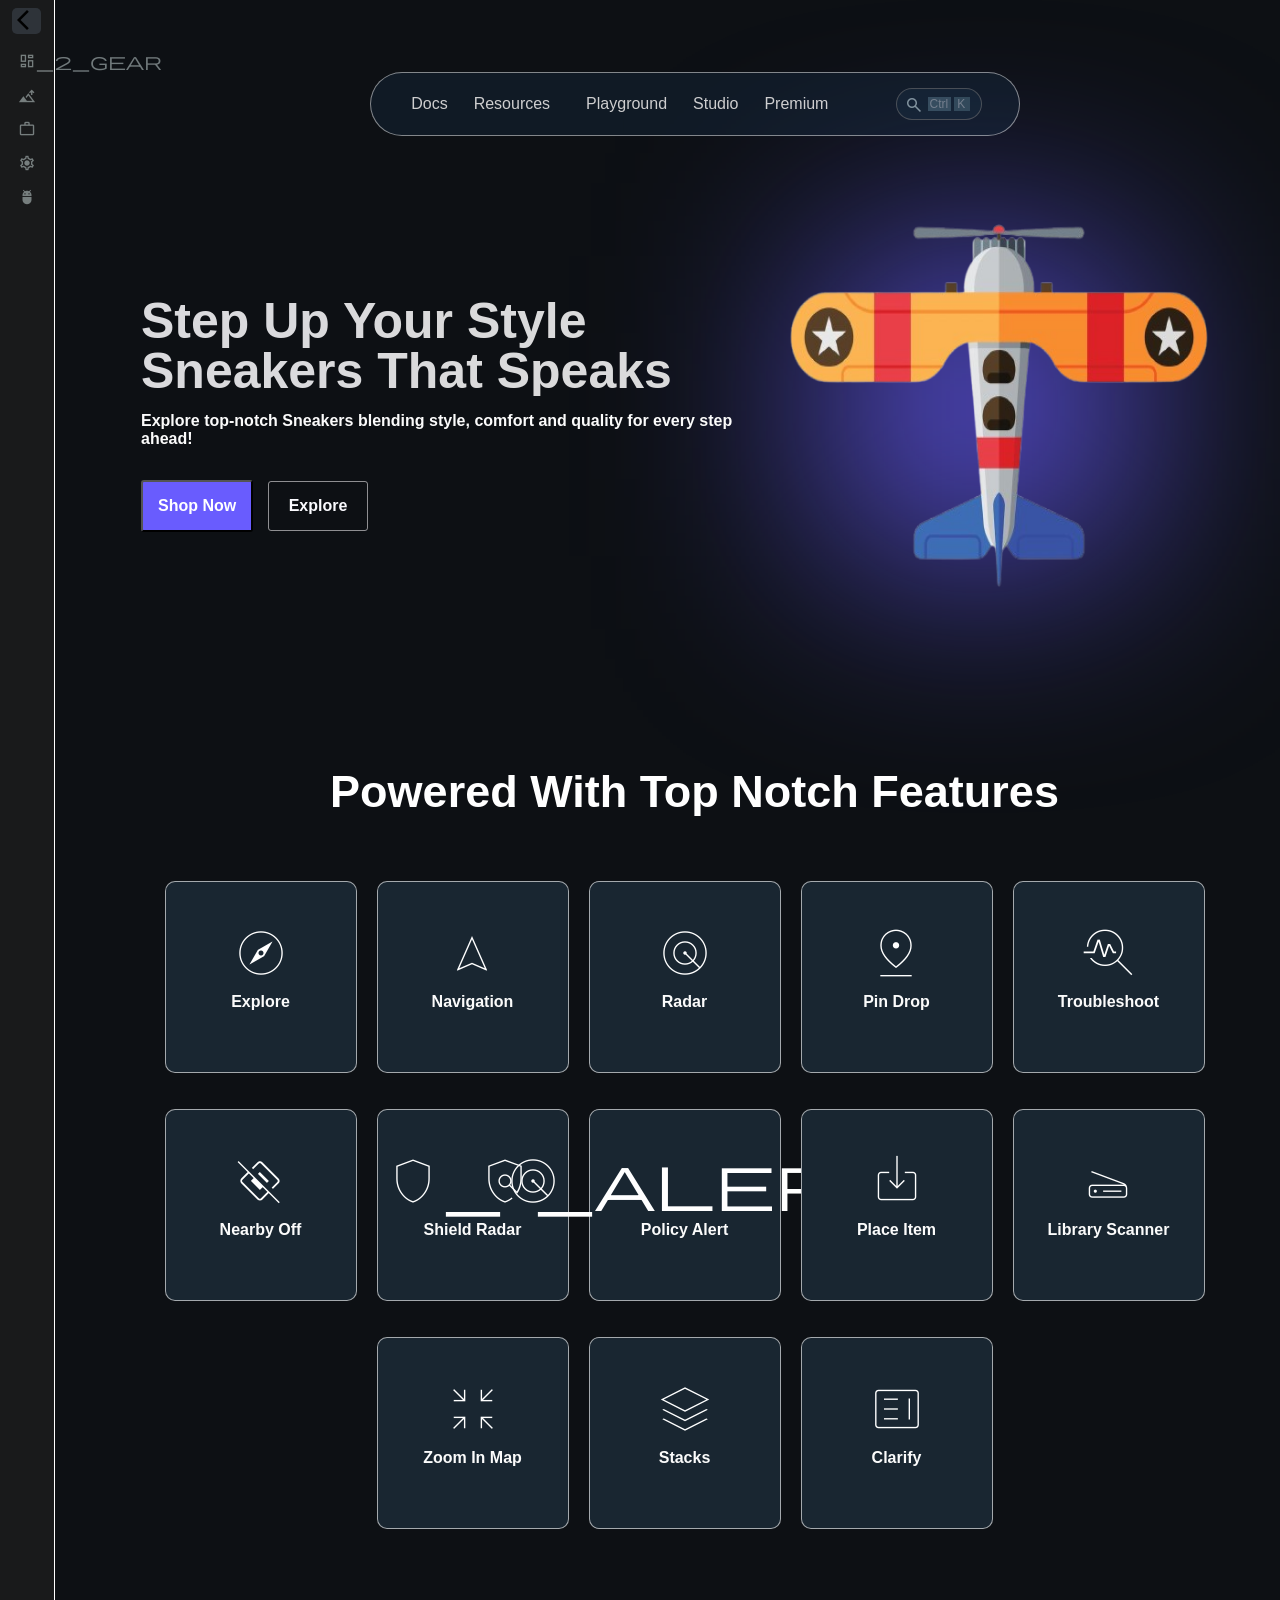
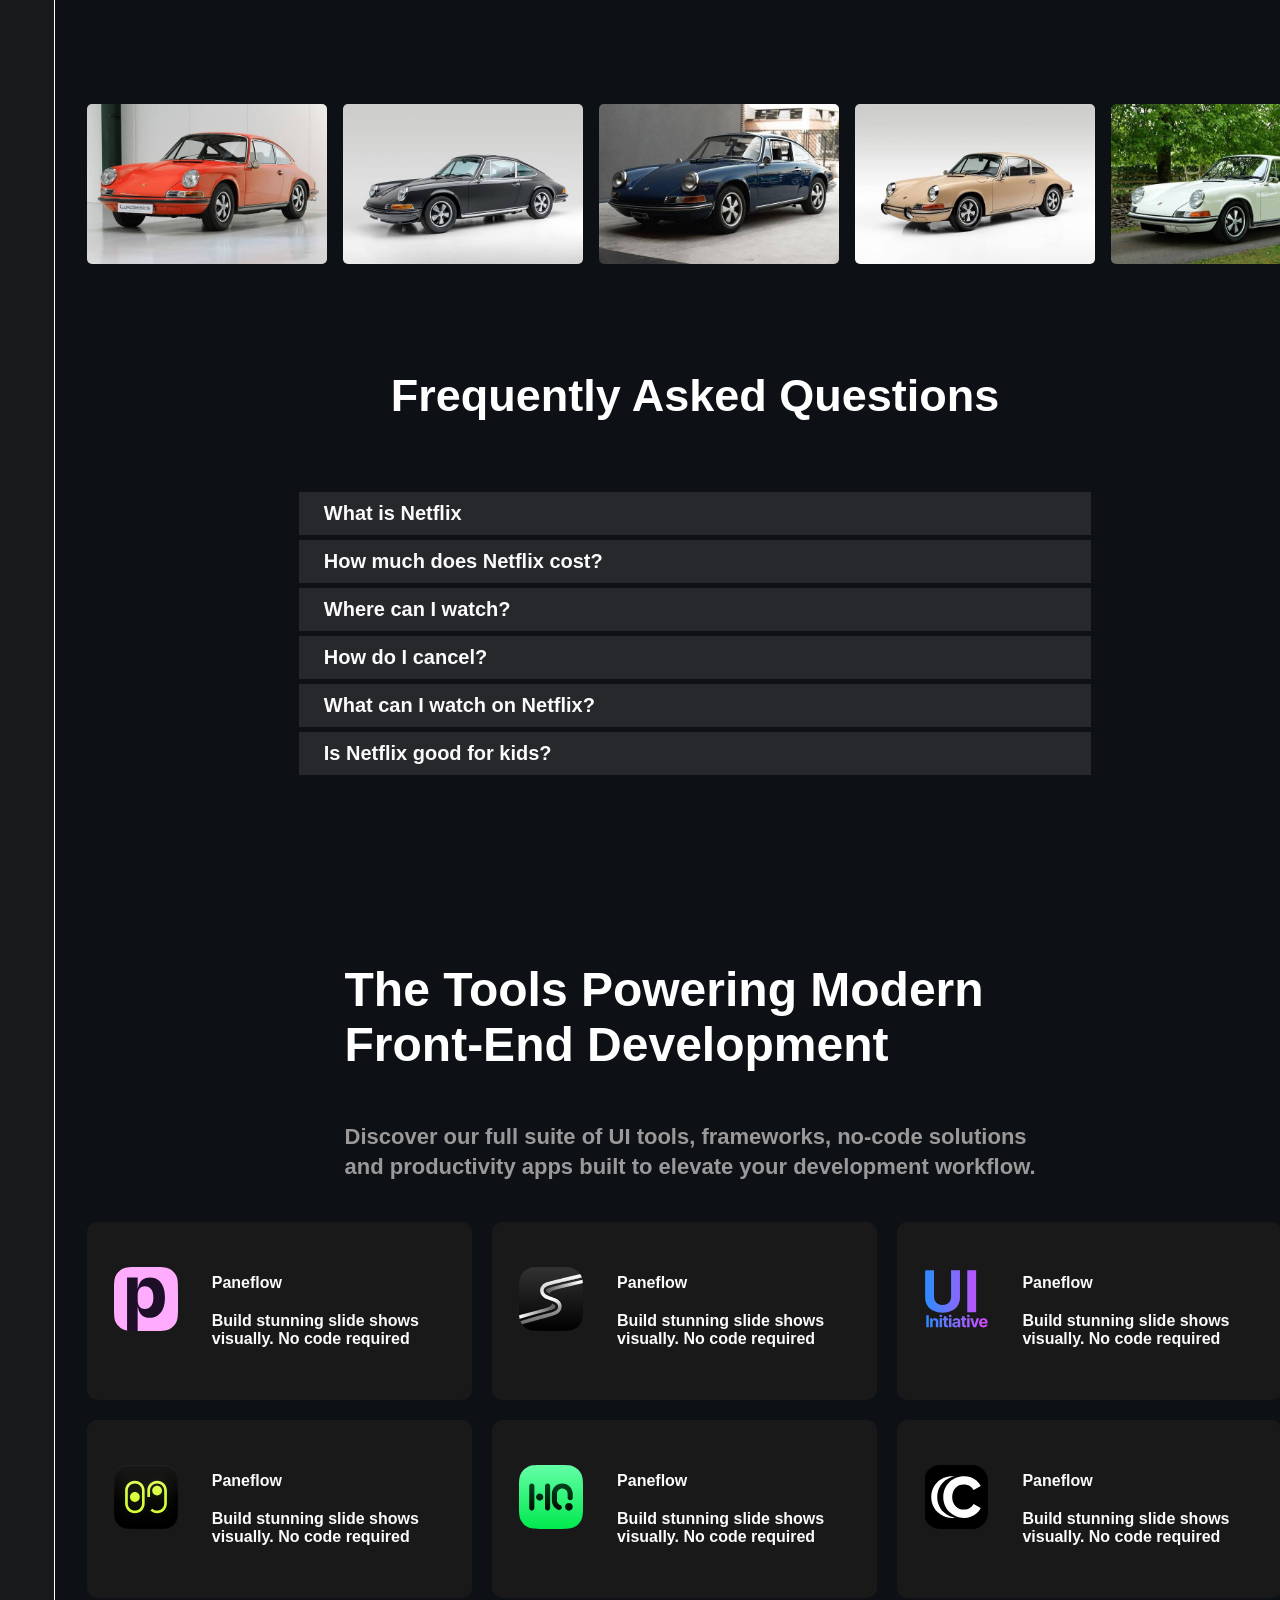
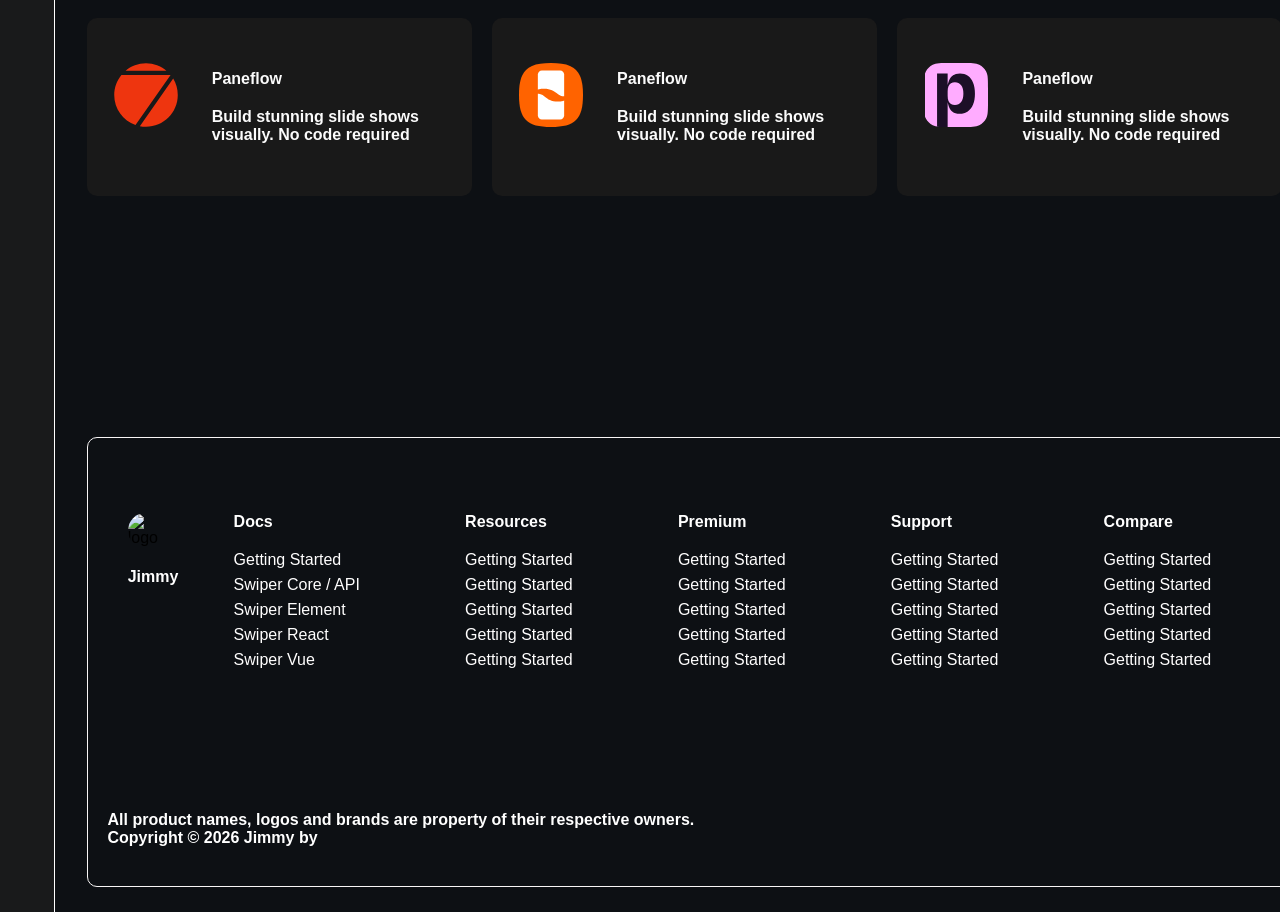
==== commit b8e6182e: "Update index.html" ====
--- a/index.html
+++ b/index.html
@@ -117,17 +117,17 @@
 
 
 <ul class="navlinks">
-<li class="navlink active" title="Docs"><a href="#">Docs</a></li>
+<li class="navlink active" title="Docs"><a href="index.html">Docs</a></li>
 <span class="conty">
   
 </span>
-<li class="navlink con" title="Resources"><a href="#">Resources
+<li class="navlink con" title="Resources"><a href="../Pages/about.html">Resources
 <span class="g-icon"><ion-icon name="chevron-down-outline"></ion-icon></span>
 
 </a></li>
-<li class="navlink" title="Playground"><a href="#">Playground</a></li>
-<li class="navlink" title="Studio"><a href="#">Studio</a></li>
-<li class="navlink jack"title="Premium"><a href="#">Premium</a>
+<li class="navlink" title="Playground"><a href="../Pages/contact.html">Playground</a></li>
+<li class="navlink" title="Studio"><a href="..Pages/services.html">Studio</a></li>
+<li class="navlink jack"title="Premium"><a href="../Pages/about.html">Premium</a>
 <ul class="droplinks">
   <li class="droplink" title="Capcom">
     <img class="dropimg" src="Assets/Icons/uiinitiative.svg" alt="Capcom" title="Capcom">
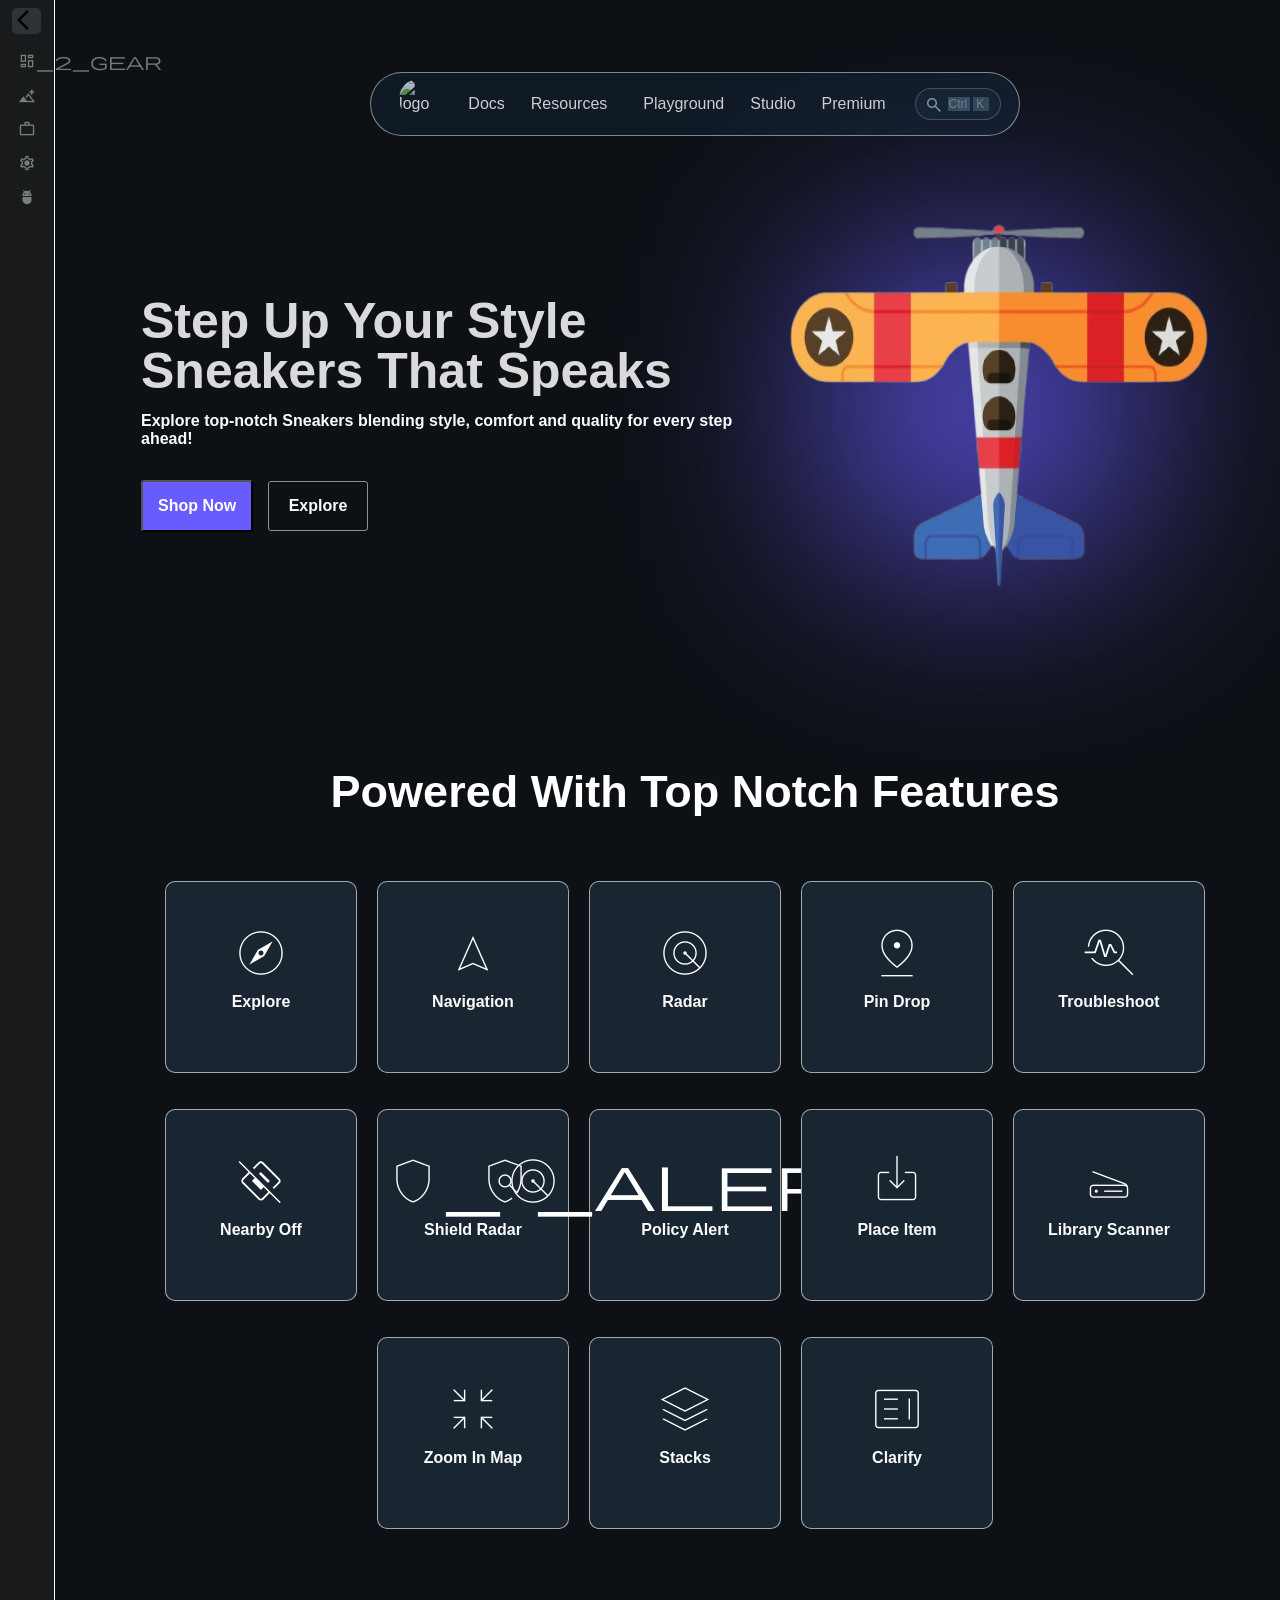
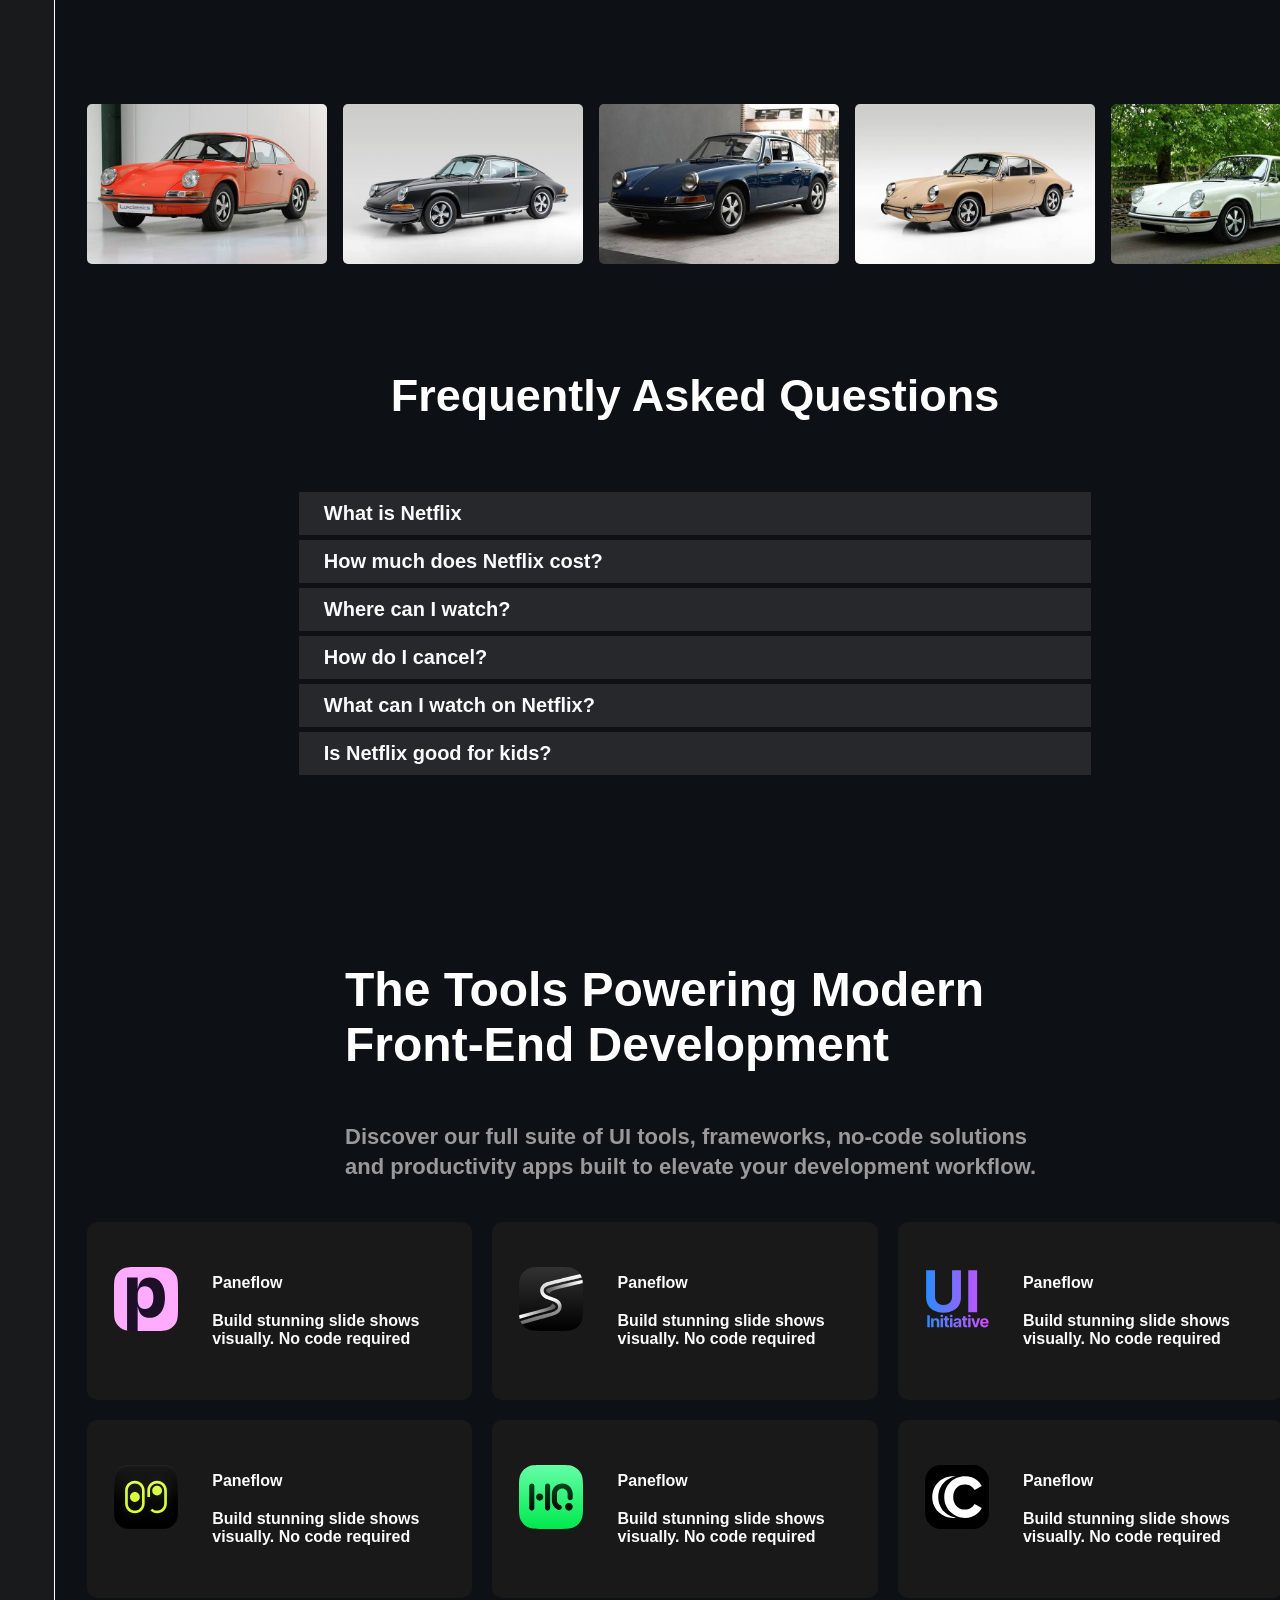
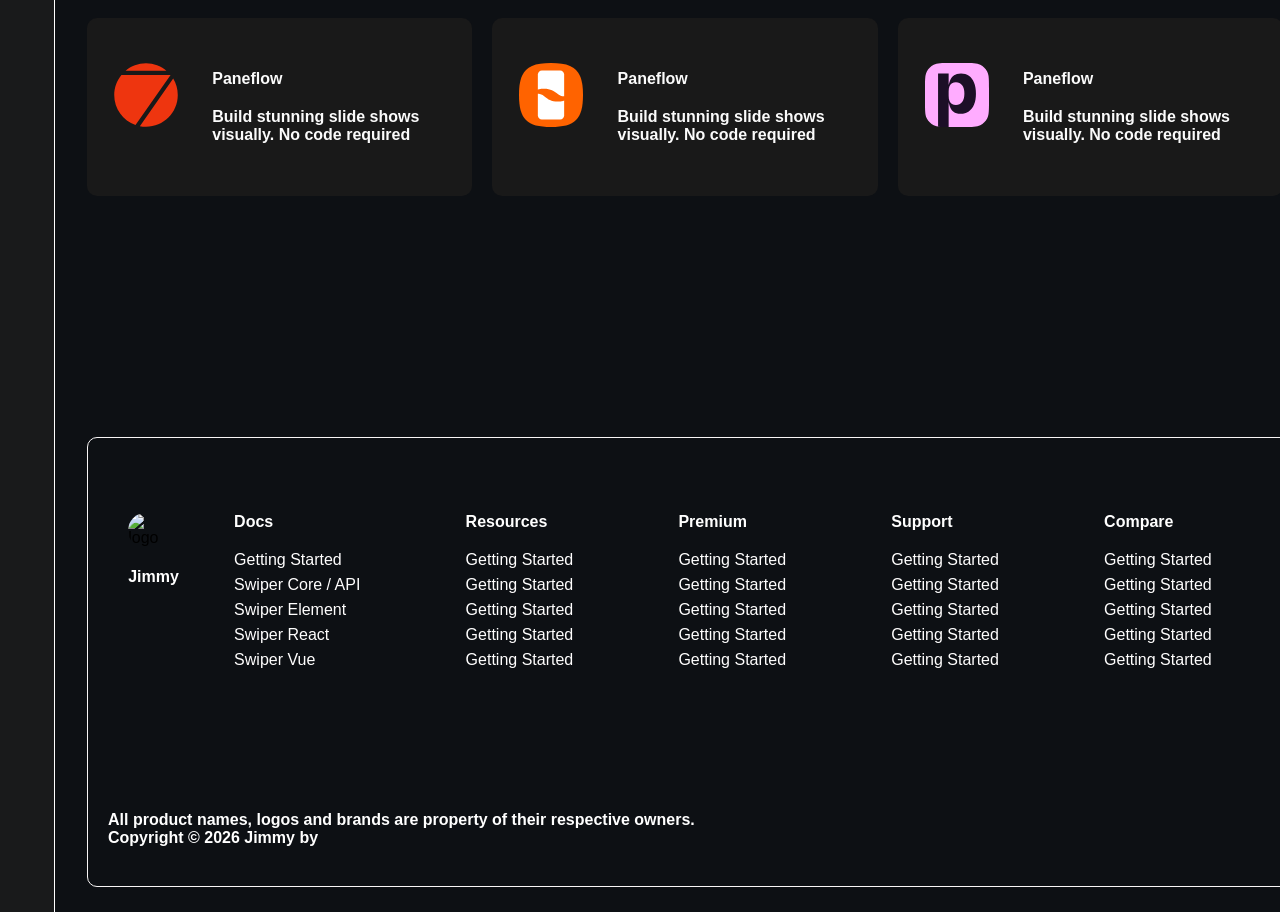
==== commit cee5764f: "Update index.html" ====
--- a/index.html
+++ b/index.html
@@ -102,11 +102,12 @@
 <!--Nav Menu-->
 
 <nav class="navbar">
-
-<div class="logo" title="home">
-  <a href="#"> <img class="logos" src="Assets/Images/img/channel1.webp" alt="logo"></a>
- 
-</div>
+  
+
+<div title="home">
+   <a href="#"> <img class="logos" src="Assets/Images/img/channel1.webp" alt="logo" title="logo"></a>
+</div>
+  
 
 <div hidden class="ham">
 <span class="fes"></span>
@@ -121,13 +122,13 @@
 <span class="conty">
   
 </span>
-<li class="navlink con" title="Resources"><a href="../Pages/about.html">Resources
+<li class="navlink con" title="Resources"><a href="Pages/about.html">Resources
 <span class="g-icon"><ion-icon name="chevron-down-outline"></ion-icon></span>
 
 </a></li>
-<li class="navlink" title="Playground"><a href="../Pages/contact.html">Playground</a></li>
-<li class="navlink" title="Studio"><a href="..Pages/services.html">Studio</a></li>
-<li class="navlink jack"title="Premium"><a href="../Pages/about.html">Premium</a>
+<li class="navlink" title="Playground"><a href="Pages/contact.html">Playground</a></li>
+<li class="navlink" title="Studio"><a href="Pages/services.html">Studio</a></li>
+<li class="navlink jack"title="Premium"><a href="Pages/about.html">Premium</a>
 <ul class="droplinks">
   <li class="droplink" title="Capcom">
     <img class="dropimg" src="Assets/Icons/uiinitiative.svg" alt="Capcom" title="Capcom">
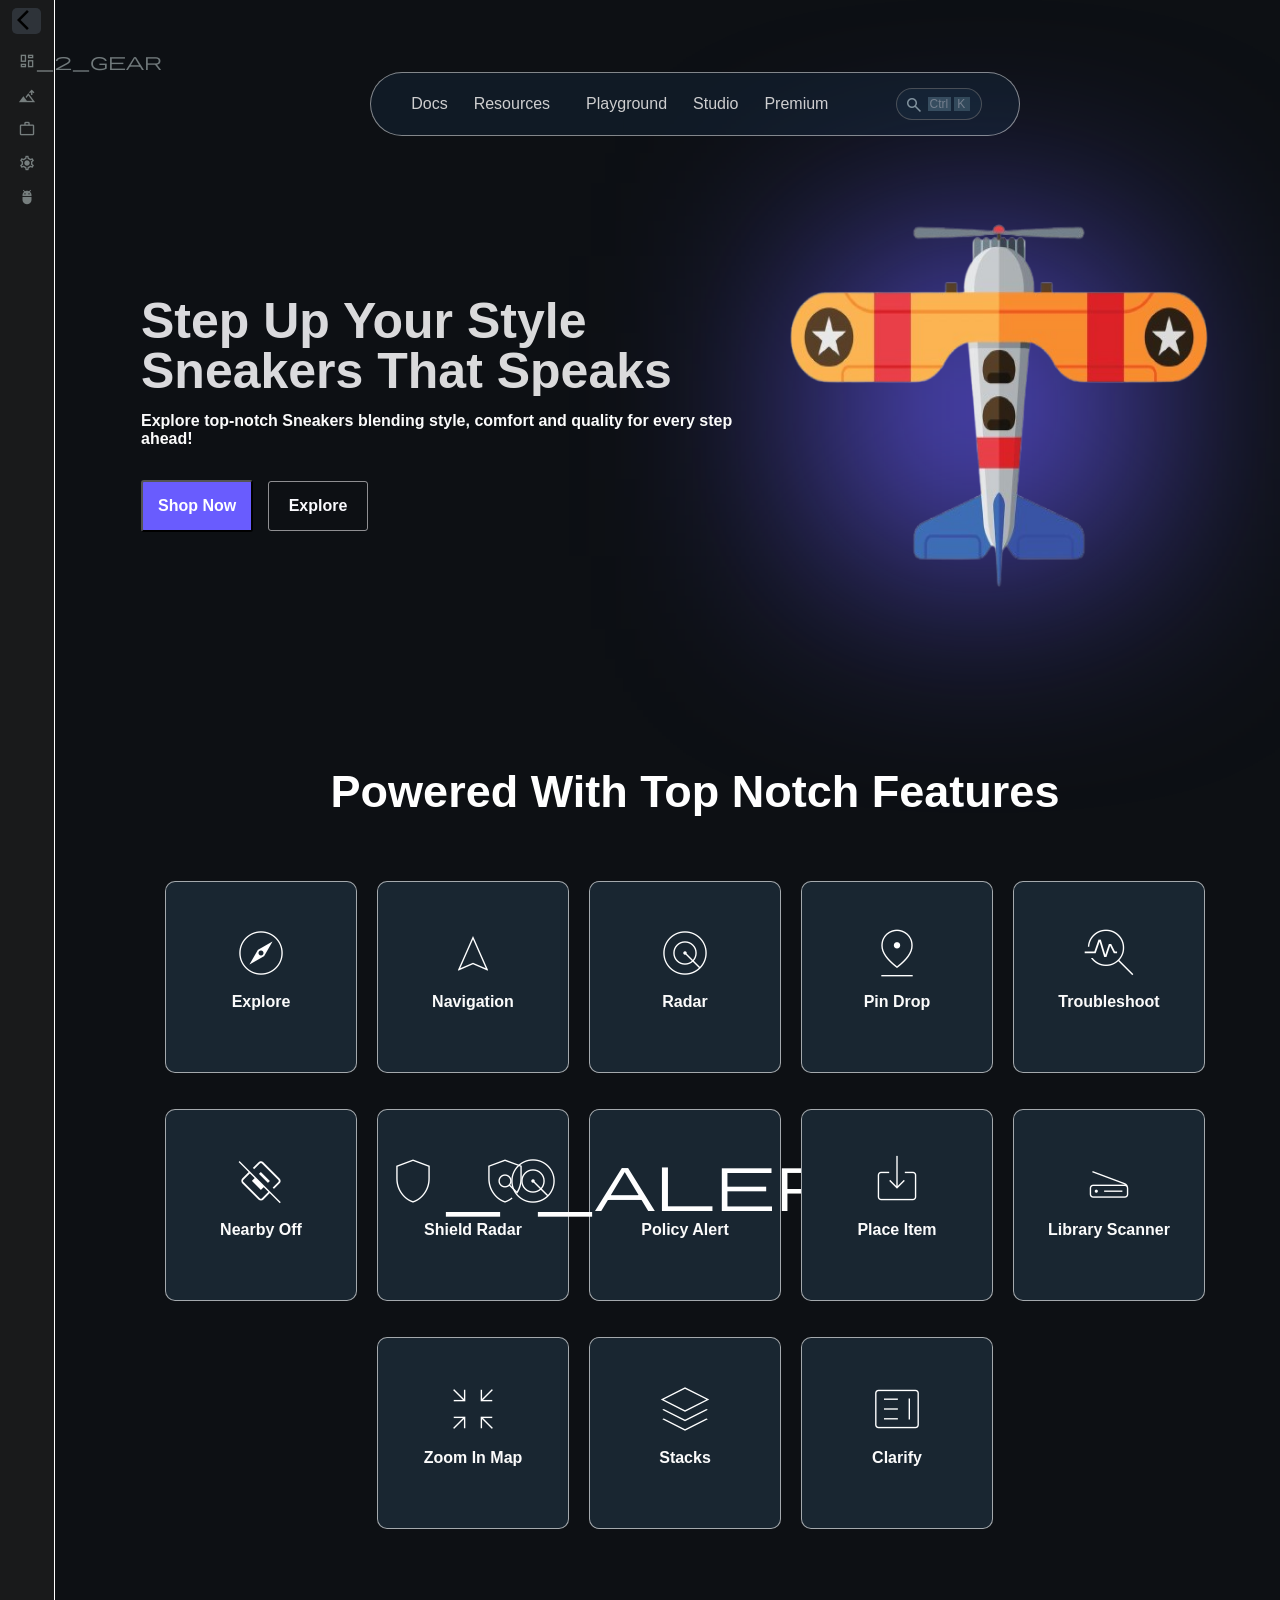
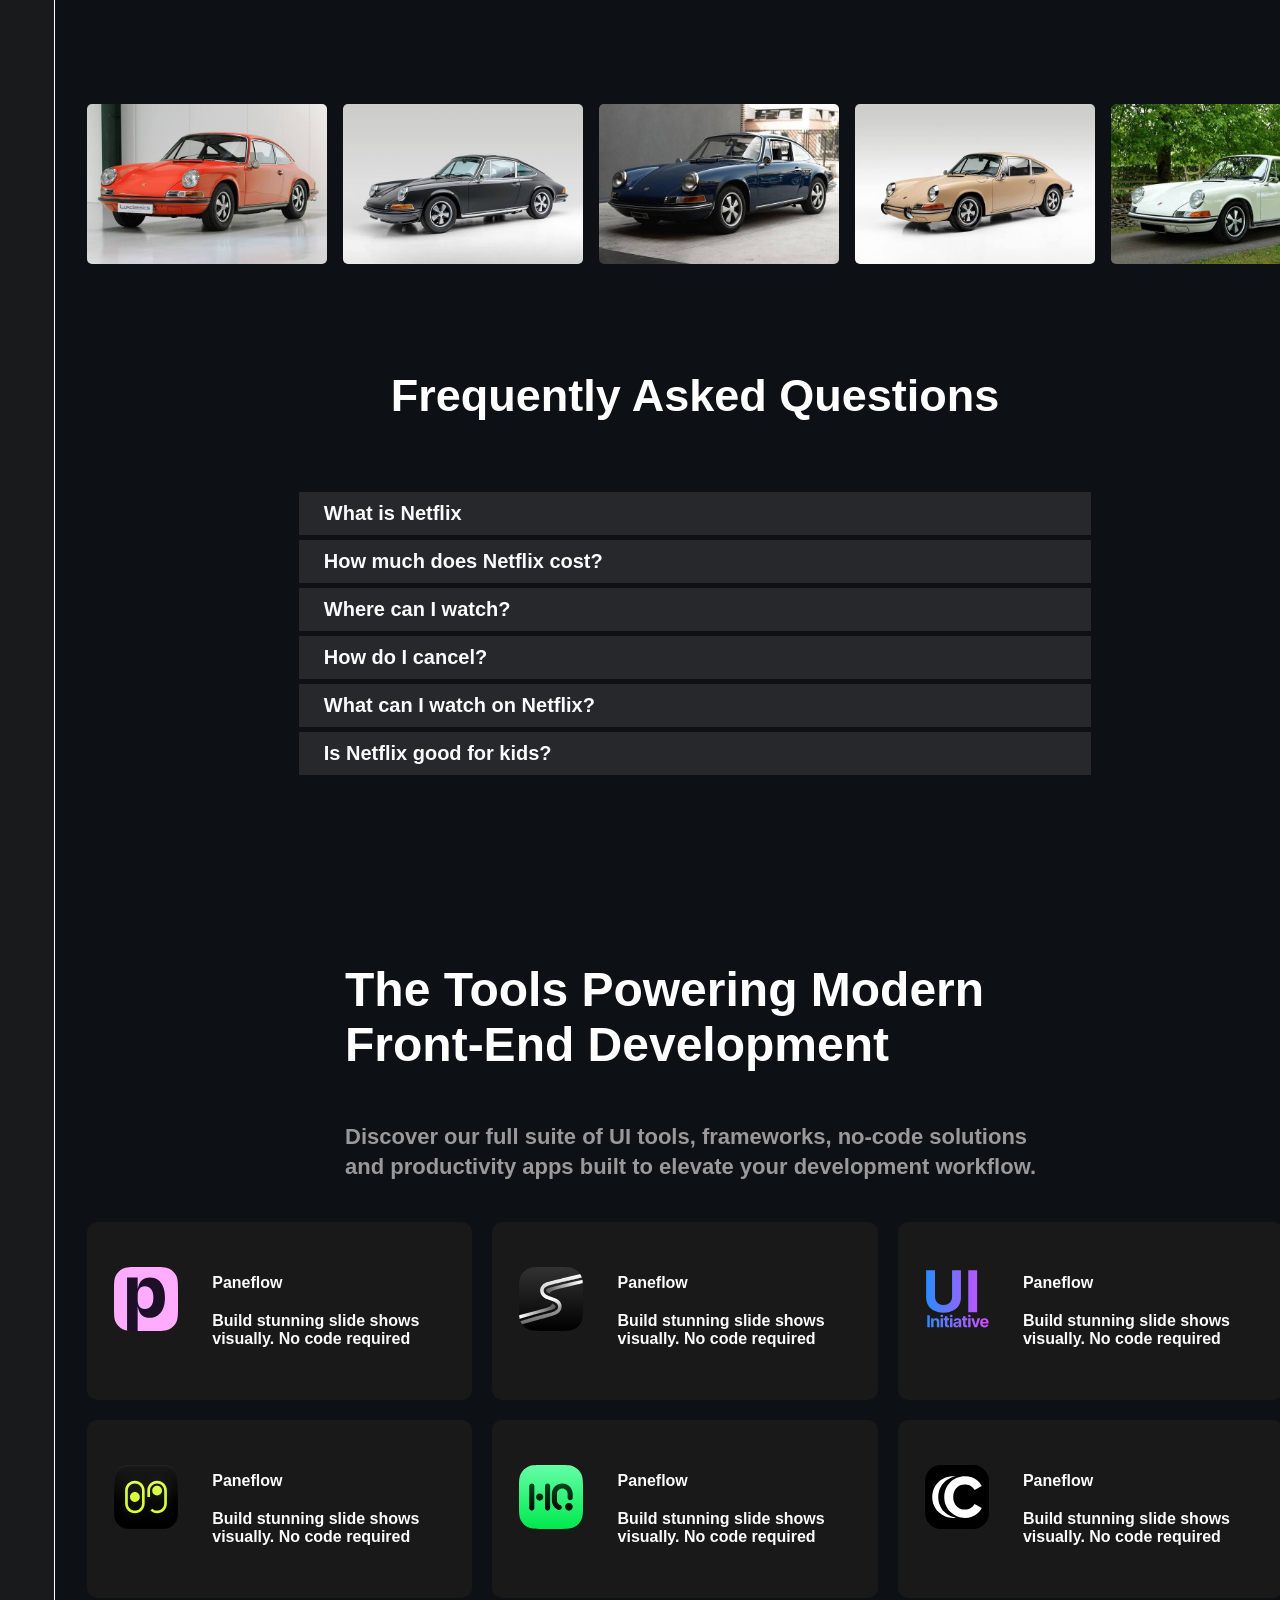
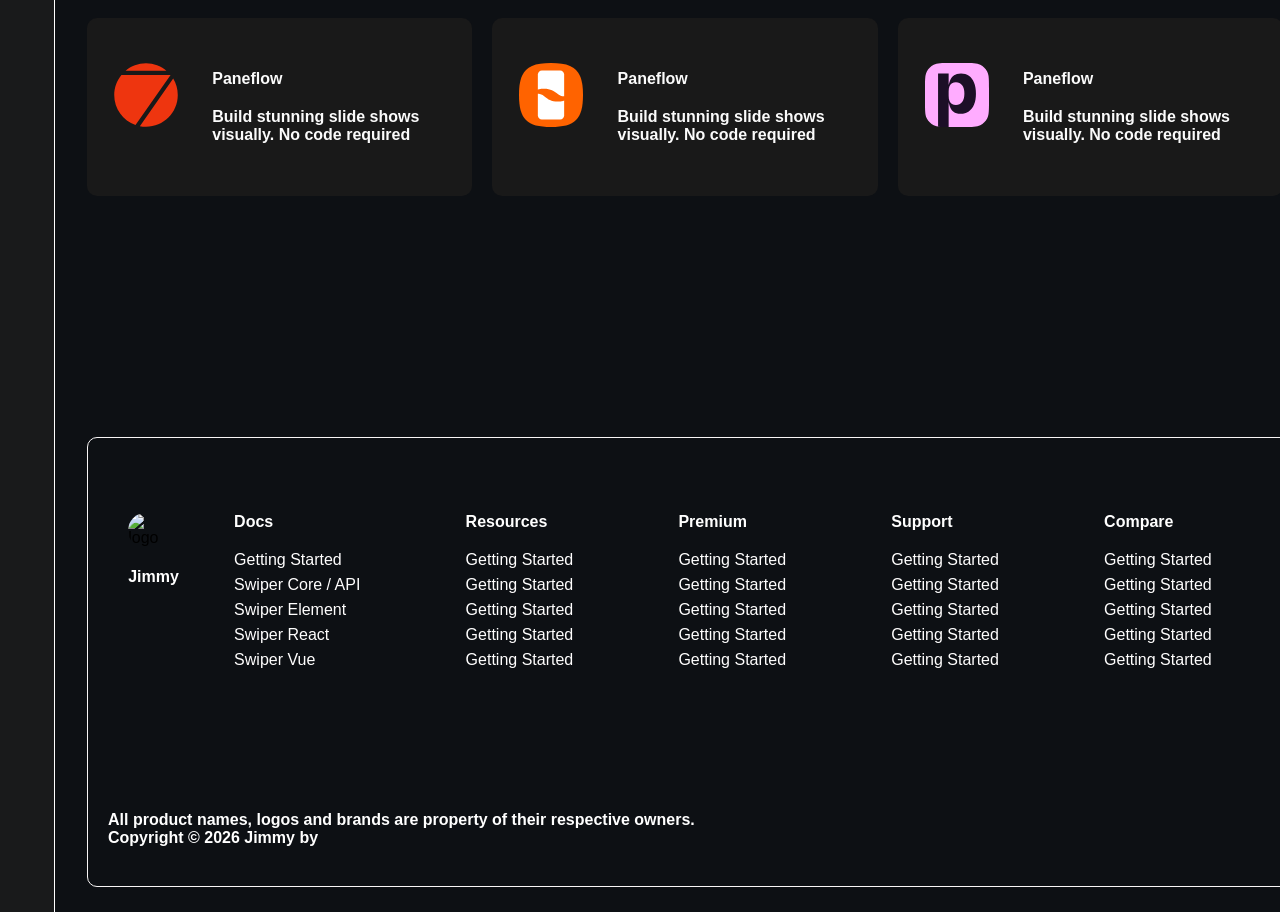
==== commit 7a58cdb3: "Update index.html" ====
--- a/index.html
+++ b/index.html
@@ -104,7 +104,7 @@
 <nav class="navbar">
   
 
-<div title="home">
+<div  class="logo" title="home">
    <a href="#"> <img class="logos" src="Assets/Images/img/channel1.webp" alt="logo" title="logo"></a>
 </div>
   
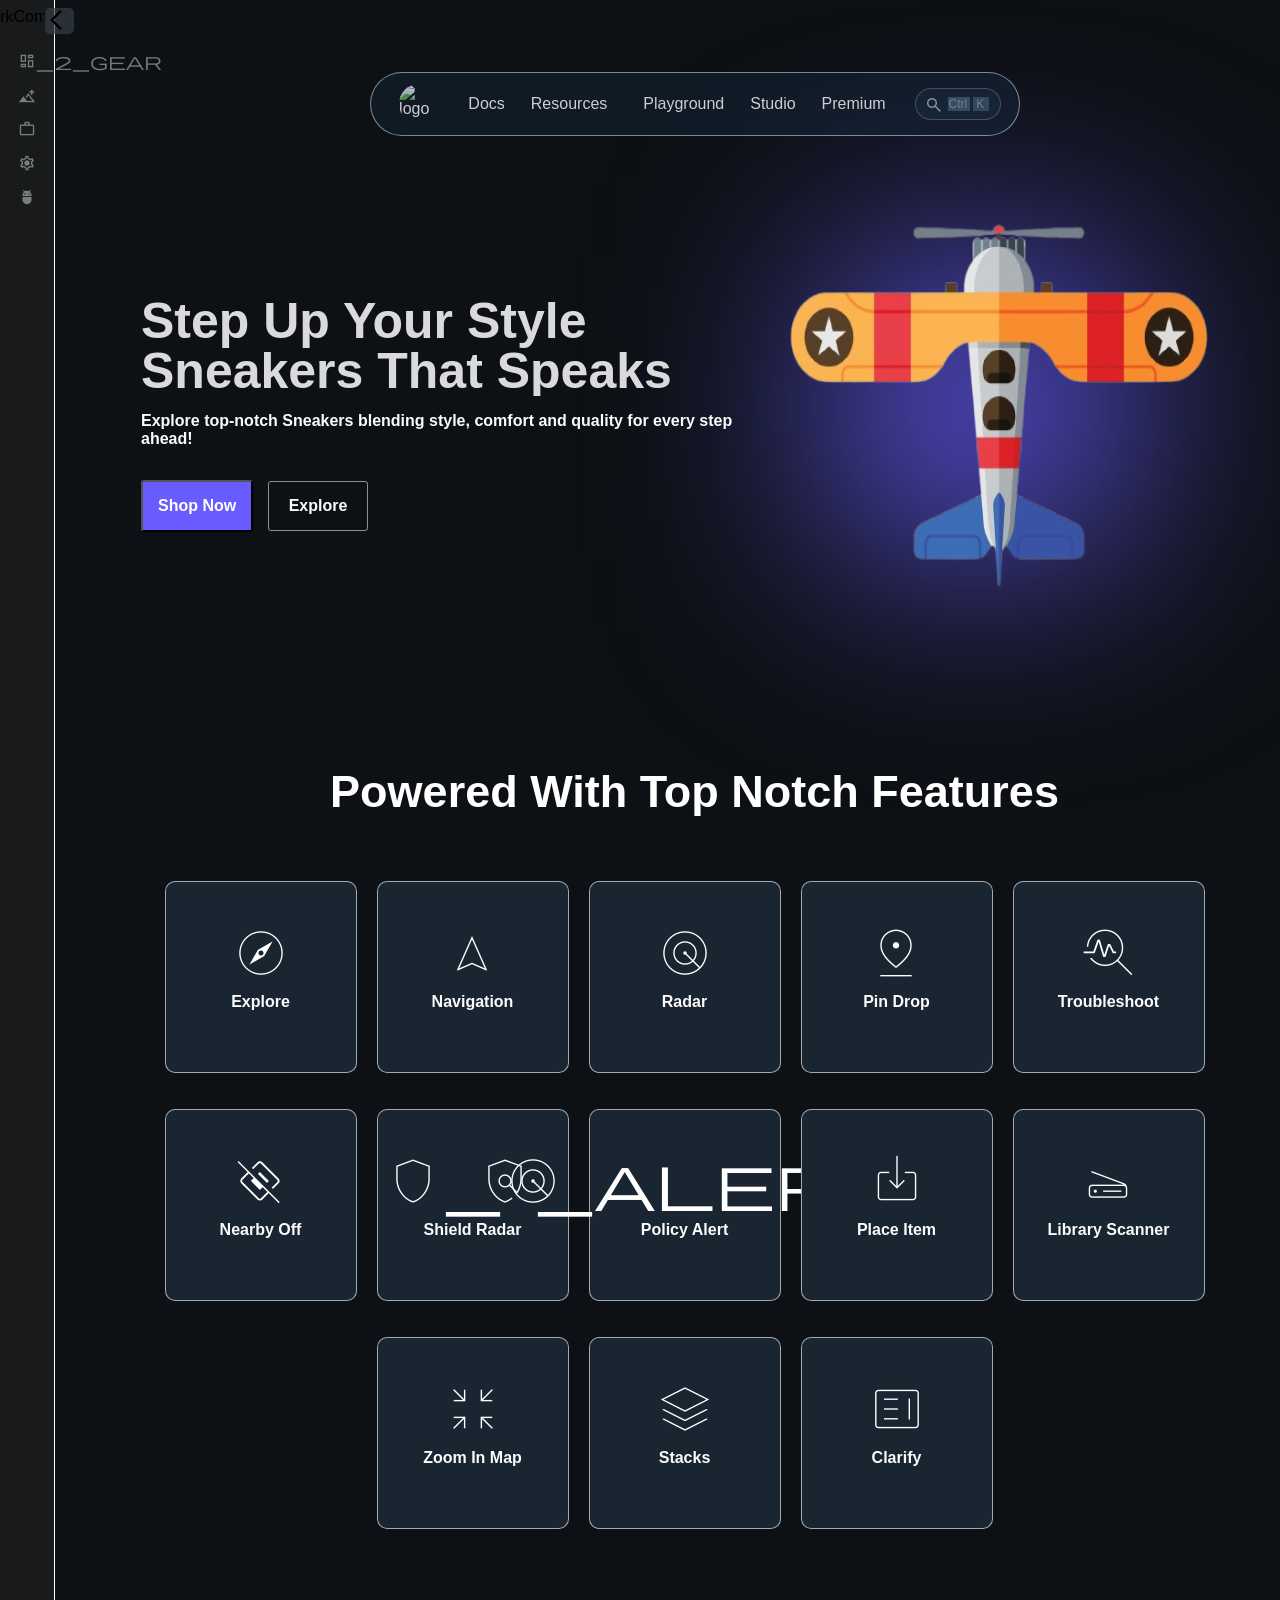
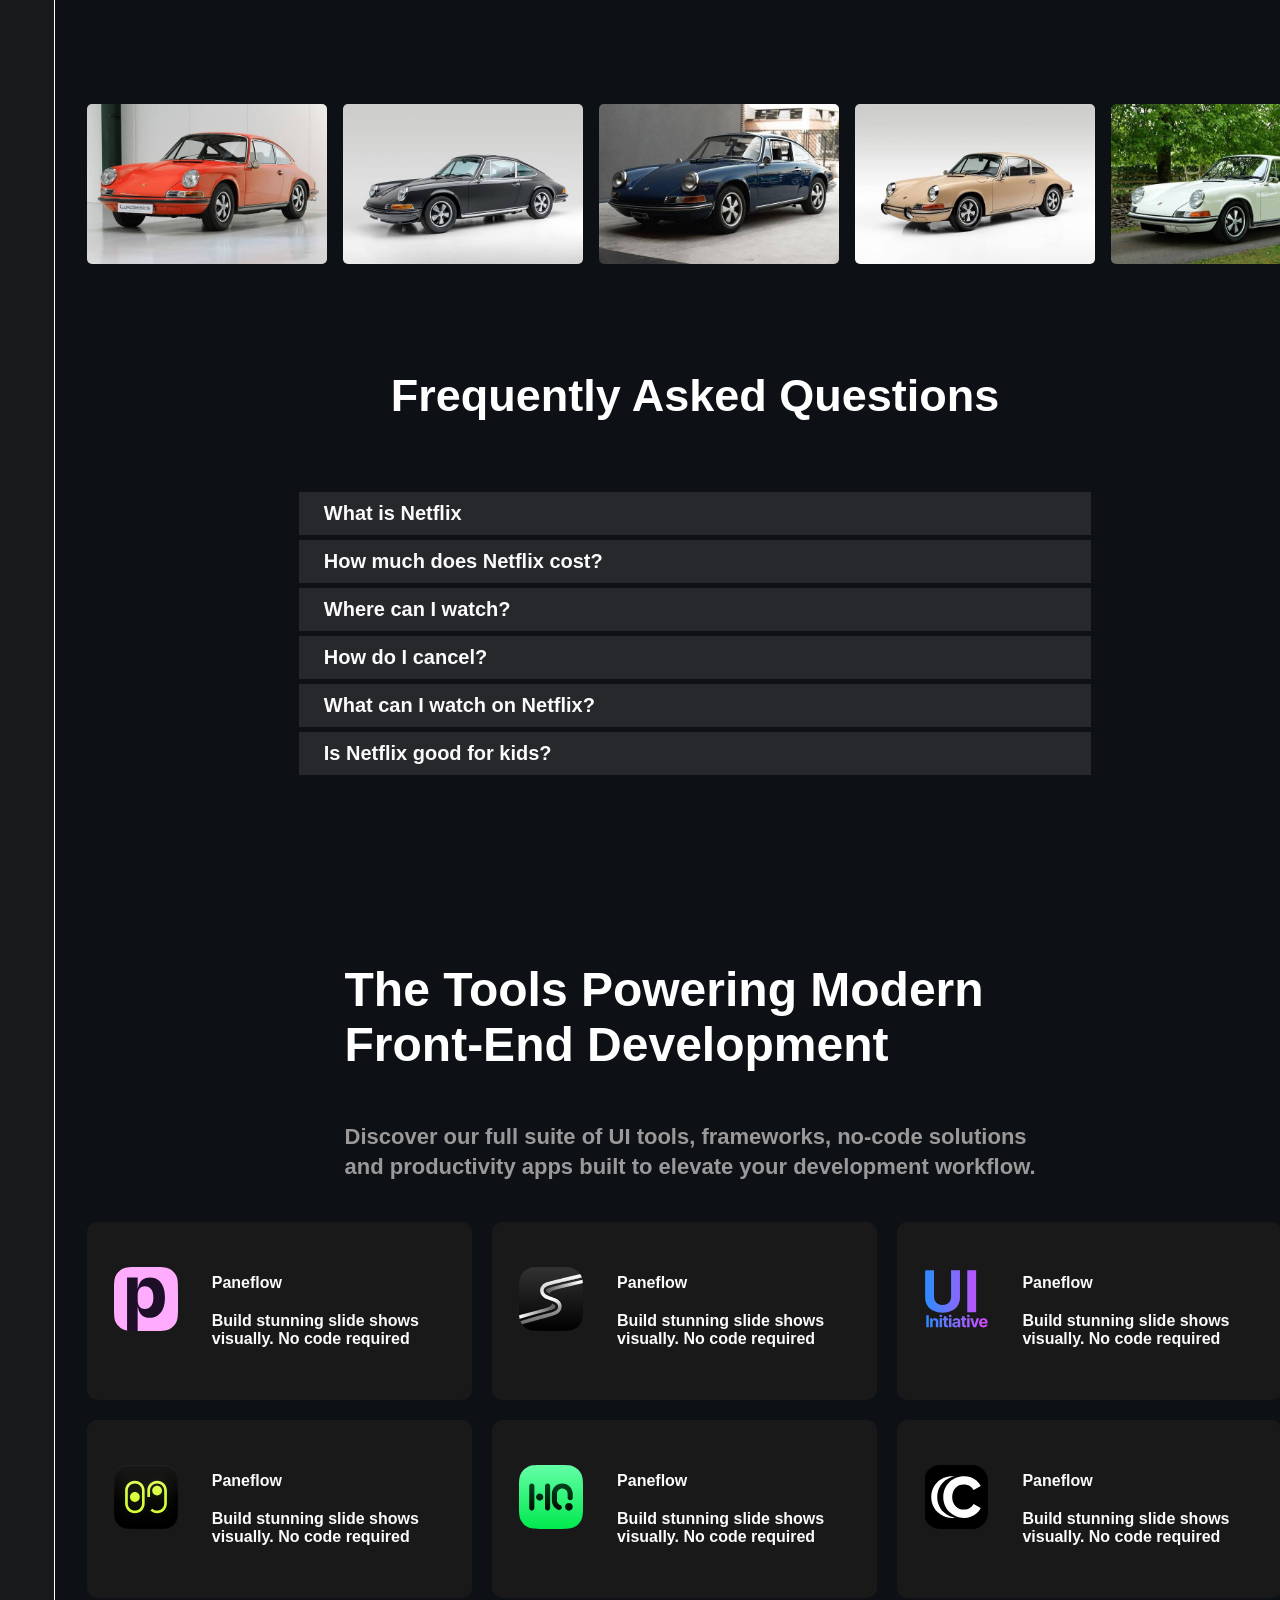
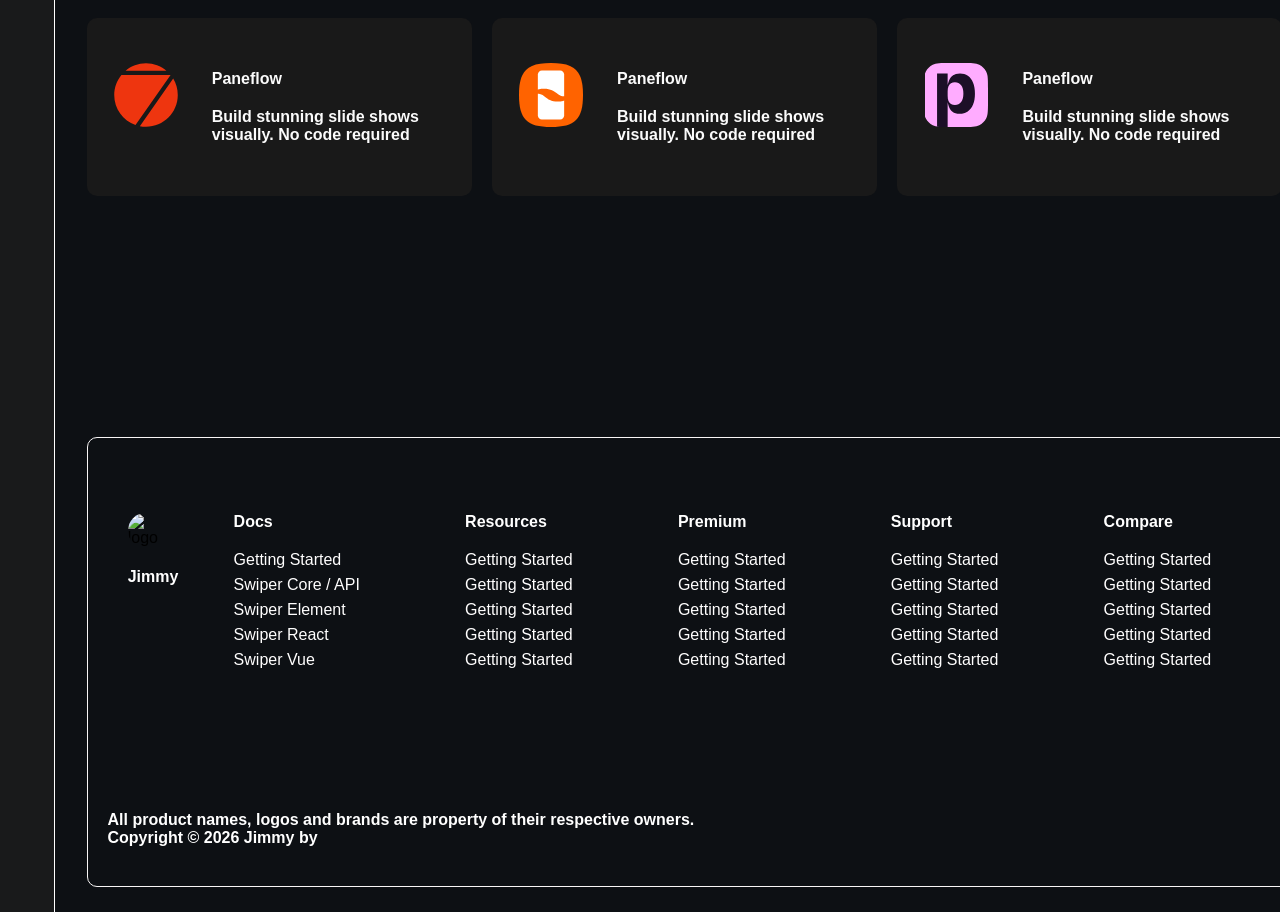
==== commit fccbe6de: "Update index.html" ====
--- a/index.html
+++ b/index.html
@@ -27,7 +27,7 @@
 <aside class="sidebar">
 
   <header>
-<span class="logo">DarkCom</span>
+<span class="logo1">DarkCom</span>
 
 <button class="navy">
 <span class="material-symbols-outlined">
--- a/Assets/CSS/style.css
+++ b/Assets/CSS/style.css
@@ -57,7 +57,6 @@
   color: white;
   margin-left: 0px;
   margin-top: 10px;
-  display: none;
 }
 
 .sidebar.open .logo {
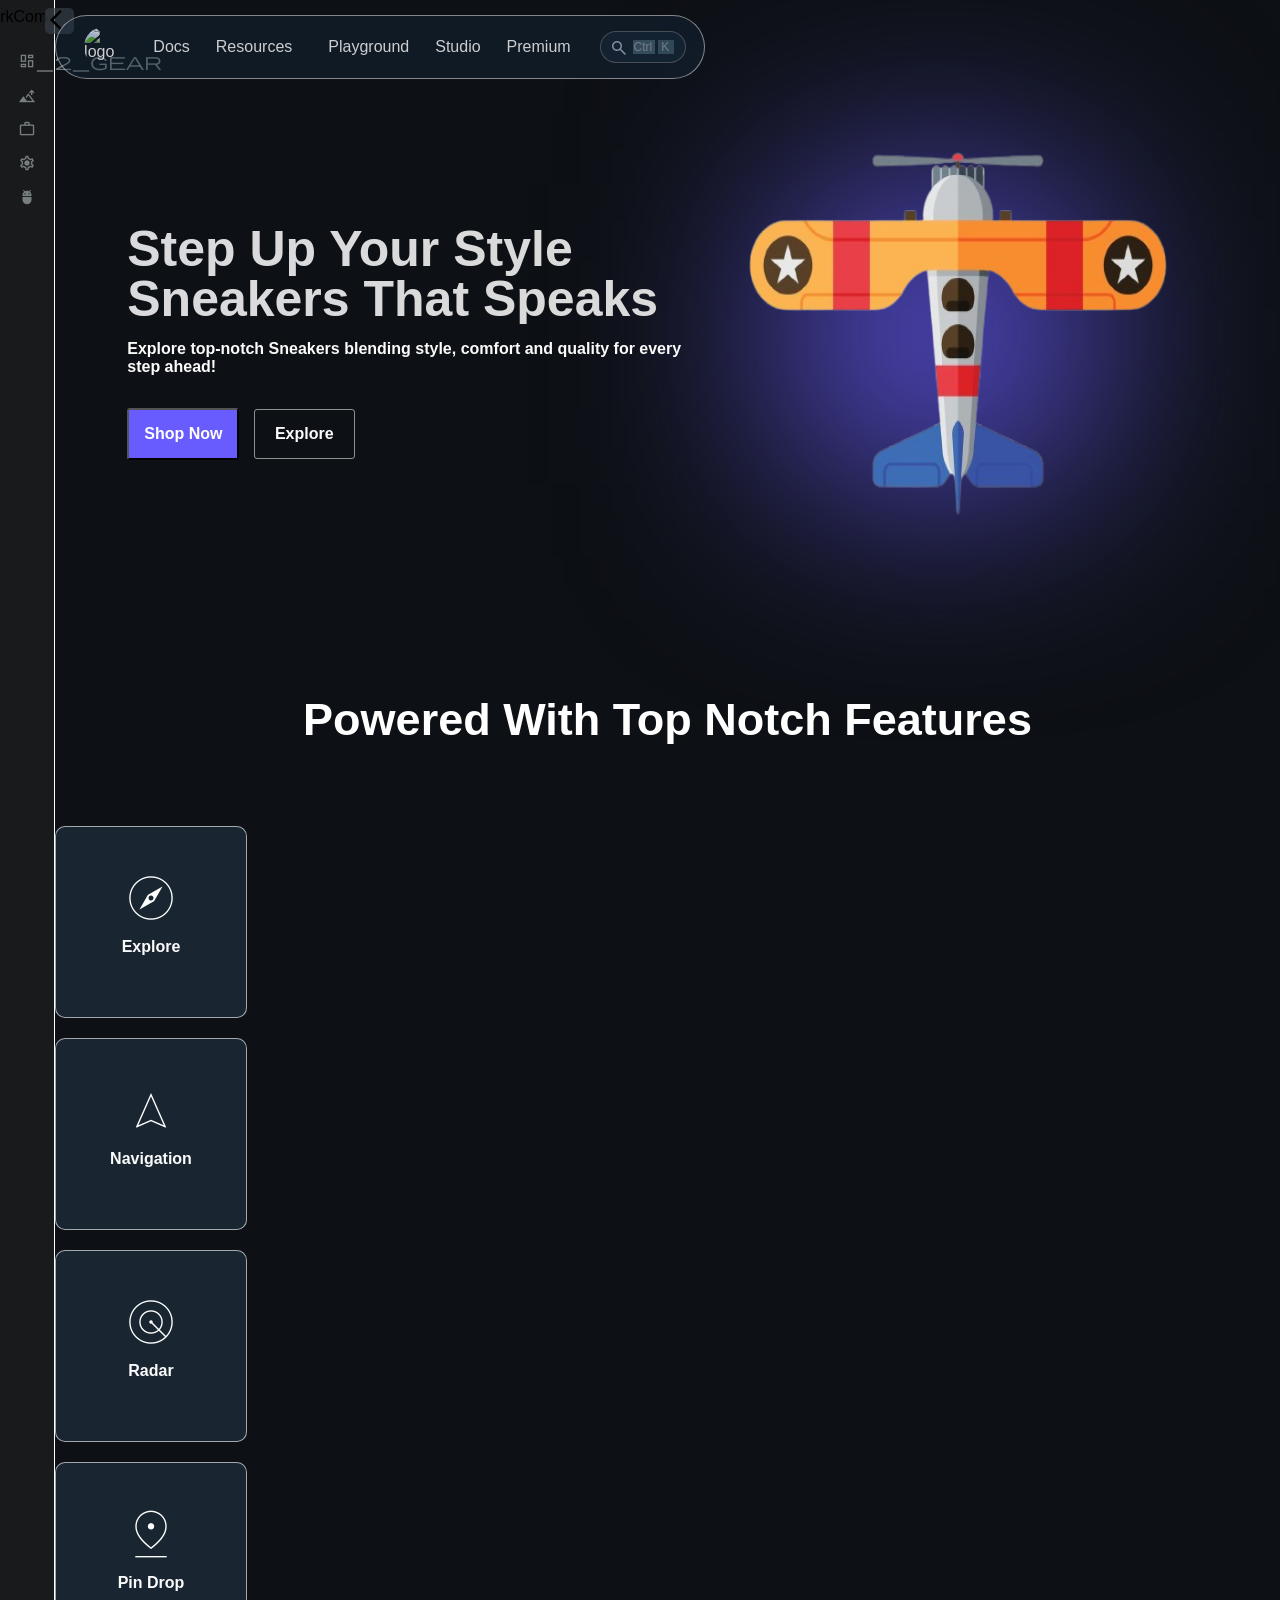
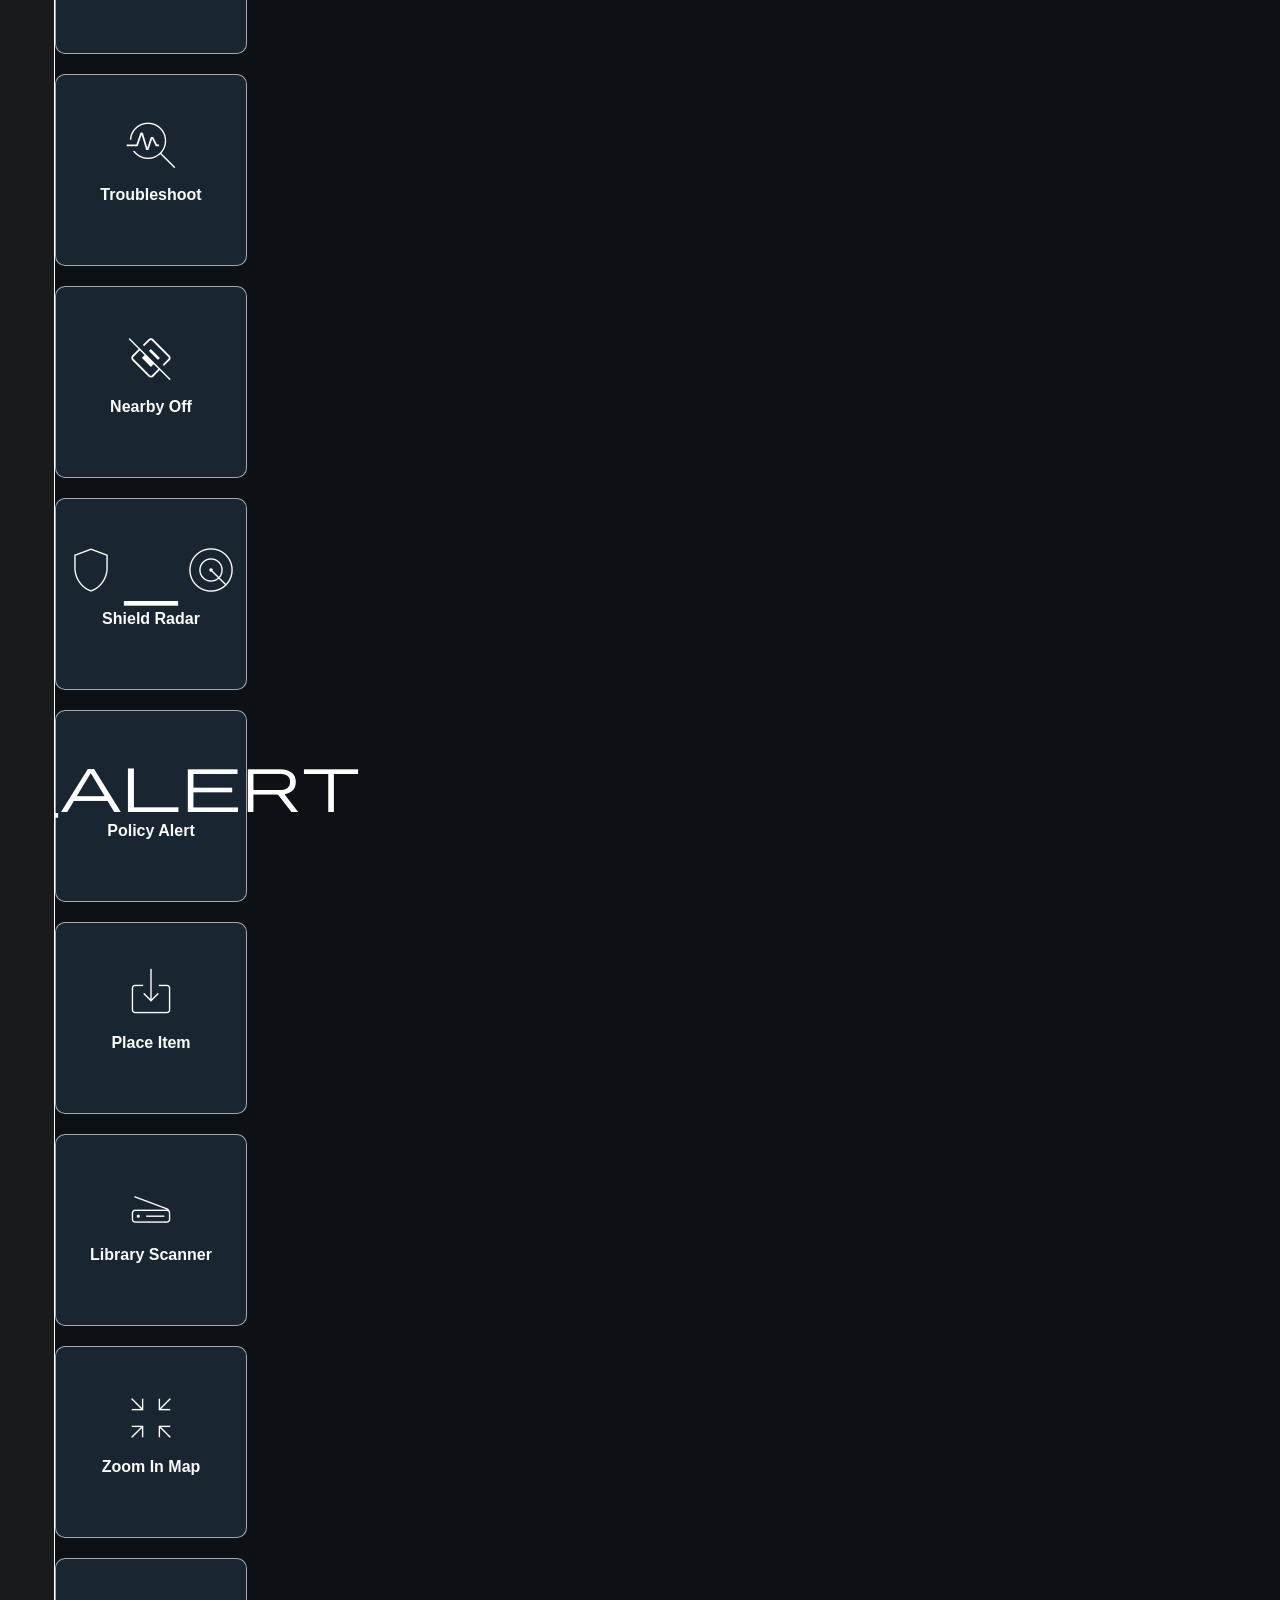
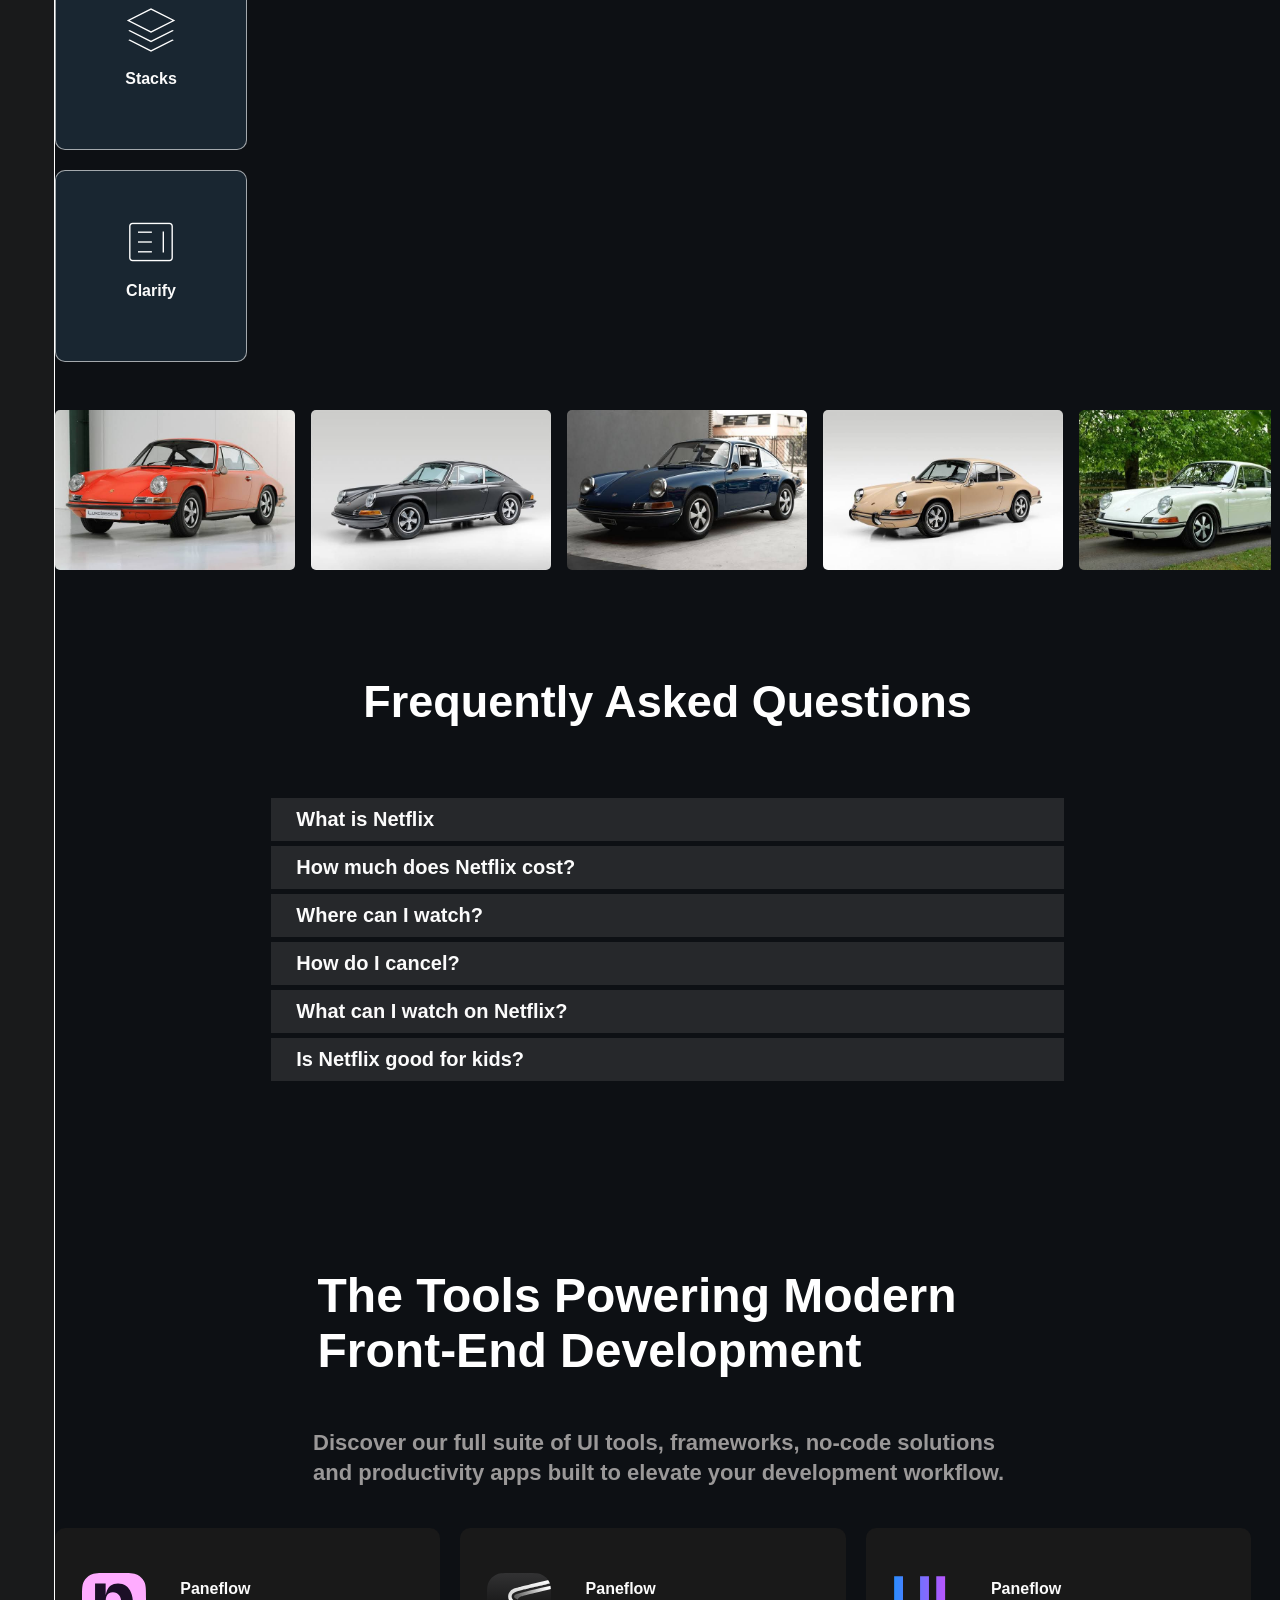
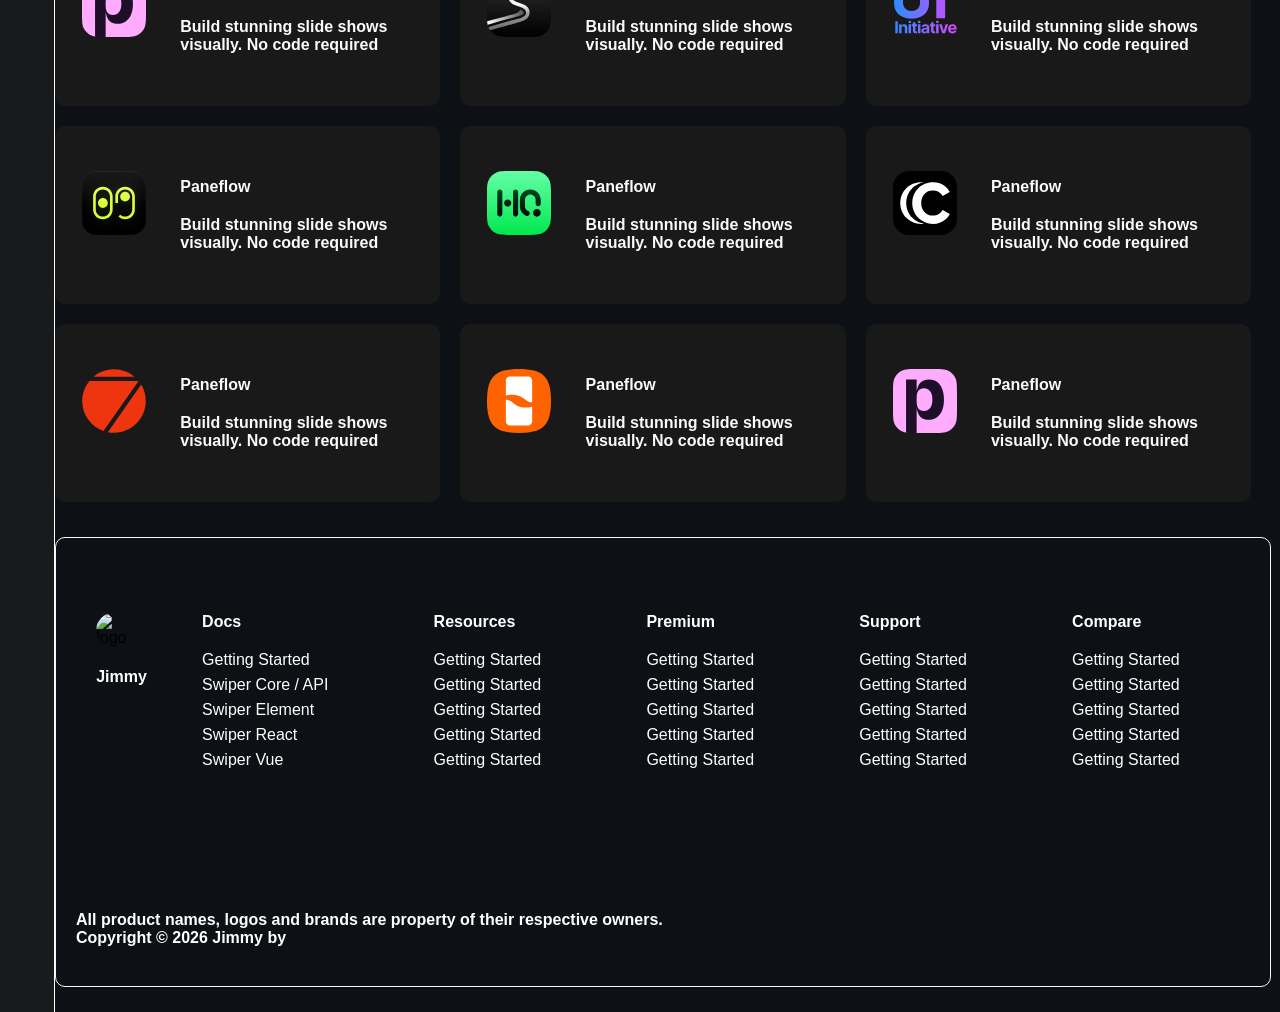
==== commit 424e9faa: "Update index.html" ====
--- a/index.html
+++ b/index.html
@@ -95,29 +95,40 @@
 </aside>
 
 
-<main class="content"></main>
-
-<div class="nav-conty">
+
+
+<main class="main-content">
+
+<div class="middle-content">
+
+
+<!-- Part 2: Major right -->
 
 <!--Nav Menu-->
 
-<nav class="navbar">
-  
-
-<div  class="logo" title="home">
-   <a href="#"> <img class="logos" src="Assets/Images/img/channel1.webp" alt="logo" title="logo"></a>
-</div>
-  
-
-<div hidden class="ham">
+
+<!-- Hamburger -->
+<button class="ham">
 <span class="fes"></span>
 <span class="sec"></span>
 <span class="ted"></span>
-
-</div>
-
-
+</button>
+
+<nav class="navbar">
+
+
+
+<!-- Logo -->
+<div class="logo" title="home">
+  <a href="#"> <img class="logos" src="Assets/Images/img/channel1.webp" alt="logo"></a>
+</div>
+
+
+
+
+<!-- Navigation Links -->
 <ul class="navlinks">
+
 <li class="navlink active" title="Docs"><a href="index.html">Docs</a></li>
 <span class="conty">
   
@@ -147,6 +158,8 @@
 </ul>
 
 
+
+<!-- Search Button -->
 <button title="Search" class="search-btn">
   <span id="search-icon" class="material-symbols-outlined">
 search
@@ -155,11 +168,14 @@
 <span class="ctrl">Ctrl</span>
 <span class="k">K</span>
 </span>
-
 </button>
-</nav>
-
+
+
+
+
+<!-- Search Input Screen Alert -->
 <div class="s-head">
+  <div class="search-modal">
   <span class="material-symbols-outlined">
 search
 </span>
@@ -167,9 +183,11 @@
 missing_controller
 </span>
 <input class="search-input" type="search" placeholder="Search Docs..."> 
-
-
-</div>
+  </div>
+</div>
+
+
+</nav>
 
 
 
@@ -204,20 +222,21 @@
 
   
 
-
-<div class="kards2">
+<!-- Box Kard Section -->
+
+<span class="kards2">
 
 <h2 class="kardp">
 Powered With Top Notch Features
 </h2>
 
-  <div class="box-wrap1a">
-
-    <div class="boxx">
+  <main class="box-wrapper">
+
+<!-- 1st Box Group -->
+
+    <nav class="boxx">
       <div class="box-tag">
   
- 
-    
  <div class="xboxwrap">
           <div class="iconwrap">
             <span id="iconme" class="material-symbols-outlined">
@@ -228,11 +247,12 @@
 
       </div>
         </div>
-      </div>
-
-
-
-    <div class="boxx">
+      </nav>
+
+
+
+
+    <nav class="boxx">
       <div class="box-tag">
           
  <div class="xboxwrap">
@@ -245,8 +265,12 @@
 
       </div>
         </div>
-      </div>
-    <div class="boxx">
+      </nav>
+
+
+
+
+    <nav class="boxx">
       <div class="box-tag">
            
   <div class="xboxwrap">
@@ -259,11 +283,16 @@
 
       </div>
         </div>
-      </div>
-
-
-
-<div class="boxx"> <div class="box-tag">
+      </nav>
+
+
+
+
+
+
+
+<nav class="boxx"> 
+  <div class="box-tag">
              
   <div class="xboxwrap">
           <div class="iconwrap">
@@ -274,12 +303,13 @@
           </div>
 
       </div>
-        </div></div>
-
-
-
-
-<div class="boxx">
+        </div>
+      </nav>
+
+
+
+
+<nav class="boxx">
 
  <div class="box-tag">
             
@@ -293,17 +323,14 @@
 
       </div>
         </div>
-
-</div>
-
-
-
-
-    </div>
-
-  <div class="box-wrap2a">
-
-<div class="boxx">
+</nav>
+
+
+
+
+<!-- 2nd Box Group -->
+
+<nav class="boxx">
  <div class="box-tag">
             
   <div class="xboxwrap">
@@ -316,9 +343,13 @@
 
       </div>
         </div>
-
-</div>
-<div class="boxx">
+</nav>
+
+
+
+
+
+<nav class="boxx">
  <div class="box-tag">
           
   <div class="xboxwrap">
@@ -331,9 +362,12 @@
 
       </div>
         </div>
-
-</div>
-<div class="boxx">
+</nav>
+
+
+
+
+<nav class="boxx">
  <div class="box-tag">
          
   <div class="xboxwrap">
@@ -347,11 +381,11 @@
       </div>
         </div>
 
-</div>
-
-
-
-<div class="boxx">
+</nav>
+
+
+
+<nav class="boxx">
  <div class="box-tag">
             
   <div class="xboxwrap">
@@ -364,13 +398,14 @@
 
       </div>
         </div>
-
-</div>
-
-
-
-
-<div class="boxx">
+</nav>
+
+
+
+
+
+
+<nav class="boxx">
 
  <div class="box-tag">
              
@@ -384,13 +419,17 @@
 
       </div>
         </div>
-
-</div>
-  </div>
-
-  <div class="box-wrap3a">
-
-<div class="boxx">
+</nav>
+
+
+
+
+
+
+
+<!-- 3rd Box Group -->
+
+<nav class="boxx">
  <div class="box-tag">
             
   <div class="xboxwrap">
@@ -403,10 +442,13 @@
 
       </div>
         </div>
-
-</div>
-
-<div class="boxx">
+</nav>
+
+
+
+
+
+<nav class="boxx">
 
  <div class="box-tag">
            
@@ -420,12 +462,14 @@
 
       </div>
         </div>
-
-</div>
-
-
-
-<div class="boxx">
+</nav>
+
+
+
+
+
+
+<nav class="boxx">
 
  <div class="box-tag">
            
@@ -439,14 +483,14 @@
 
       </div>
         </div>
-
-
-</div>
-  </div>
-
-
-
-  </div>
+</nav>
+ 
+
+  </main>
+
+    </span >
+
+
 
 
 
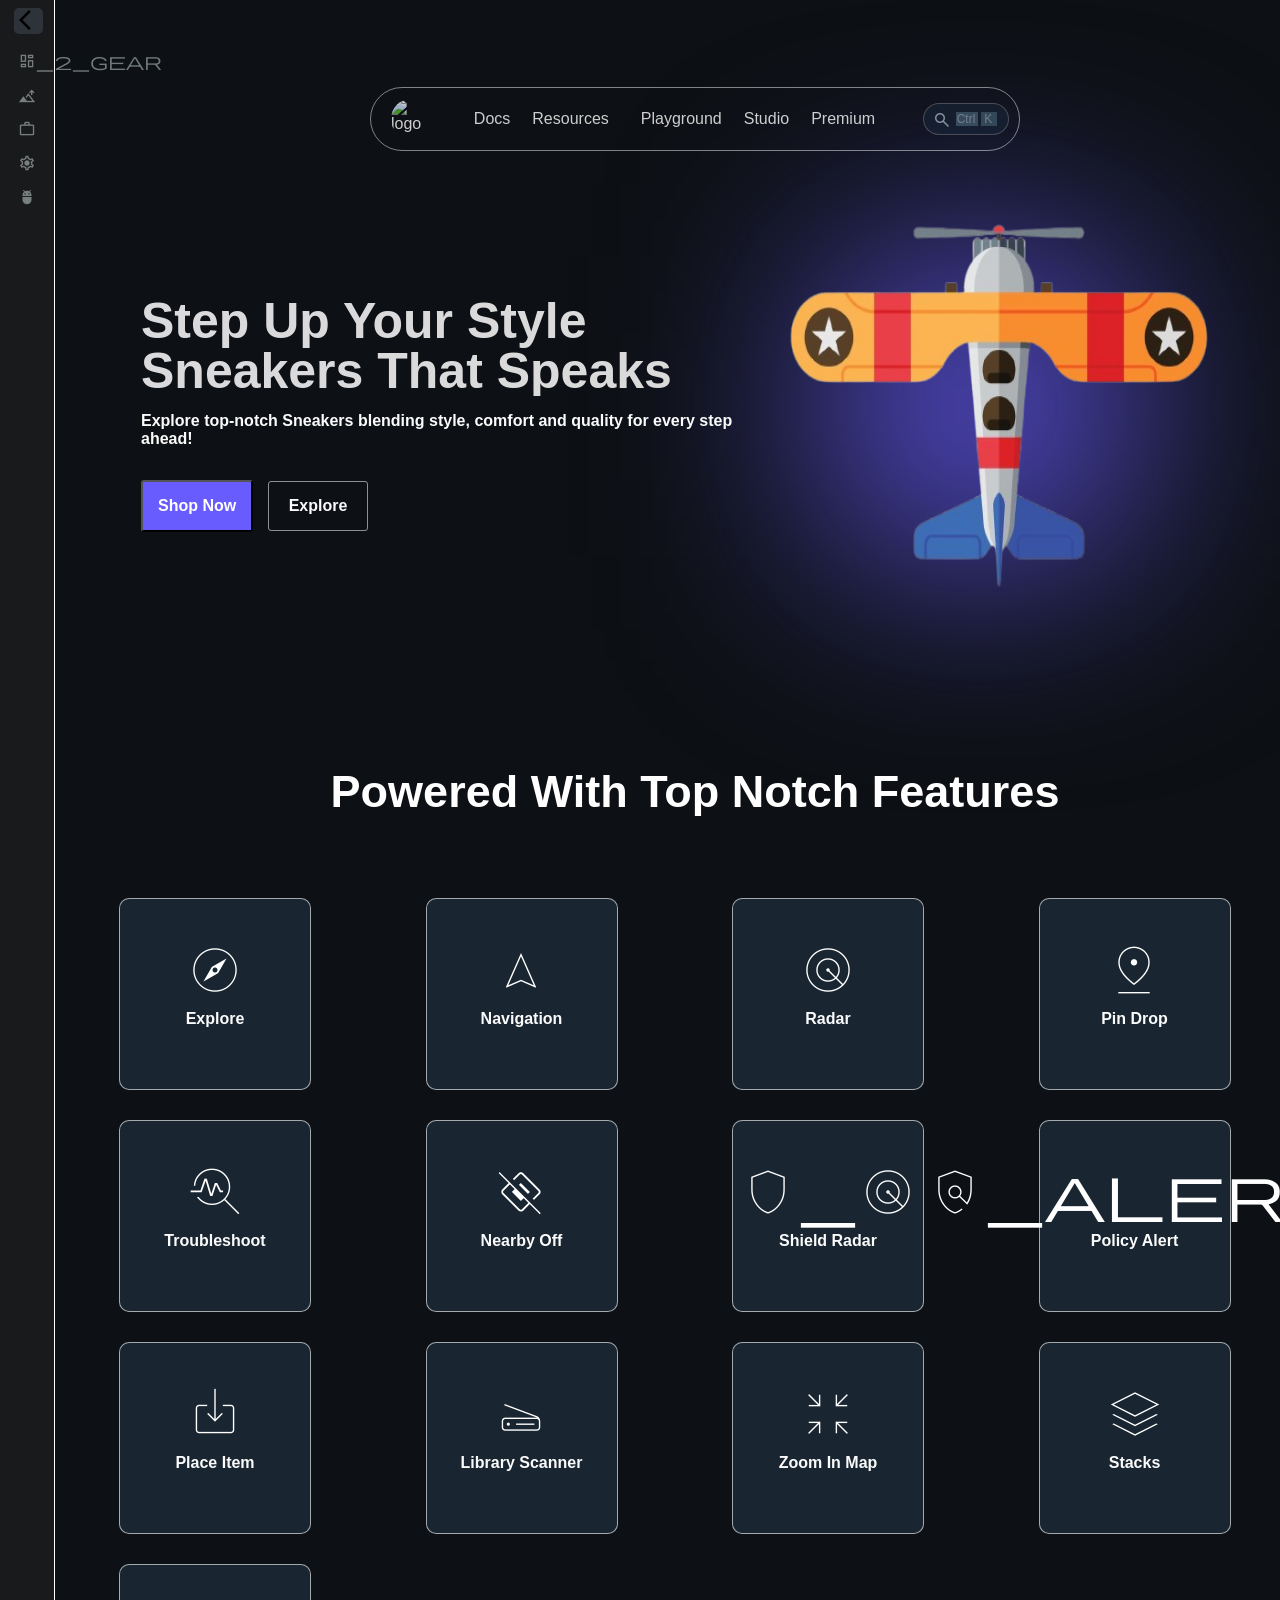
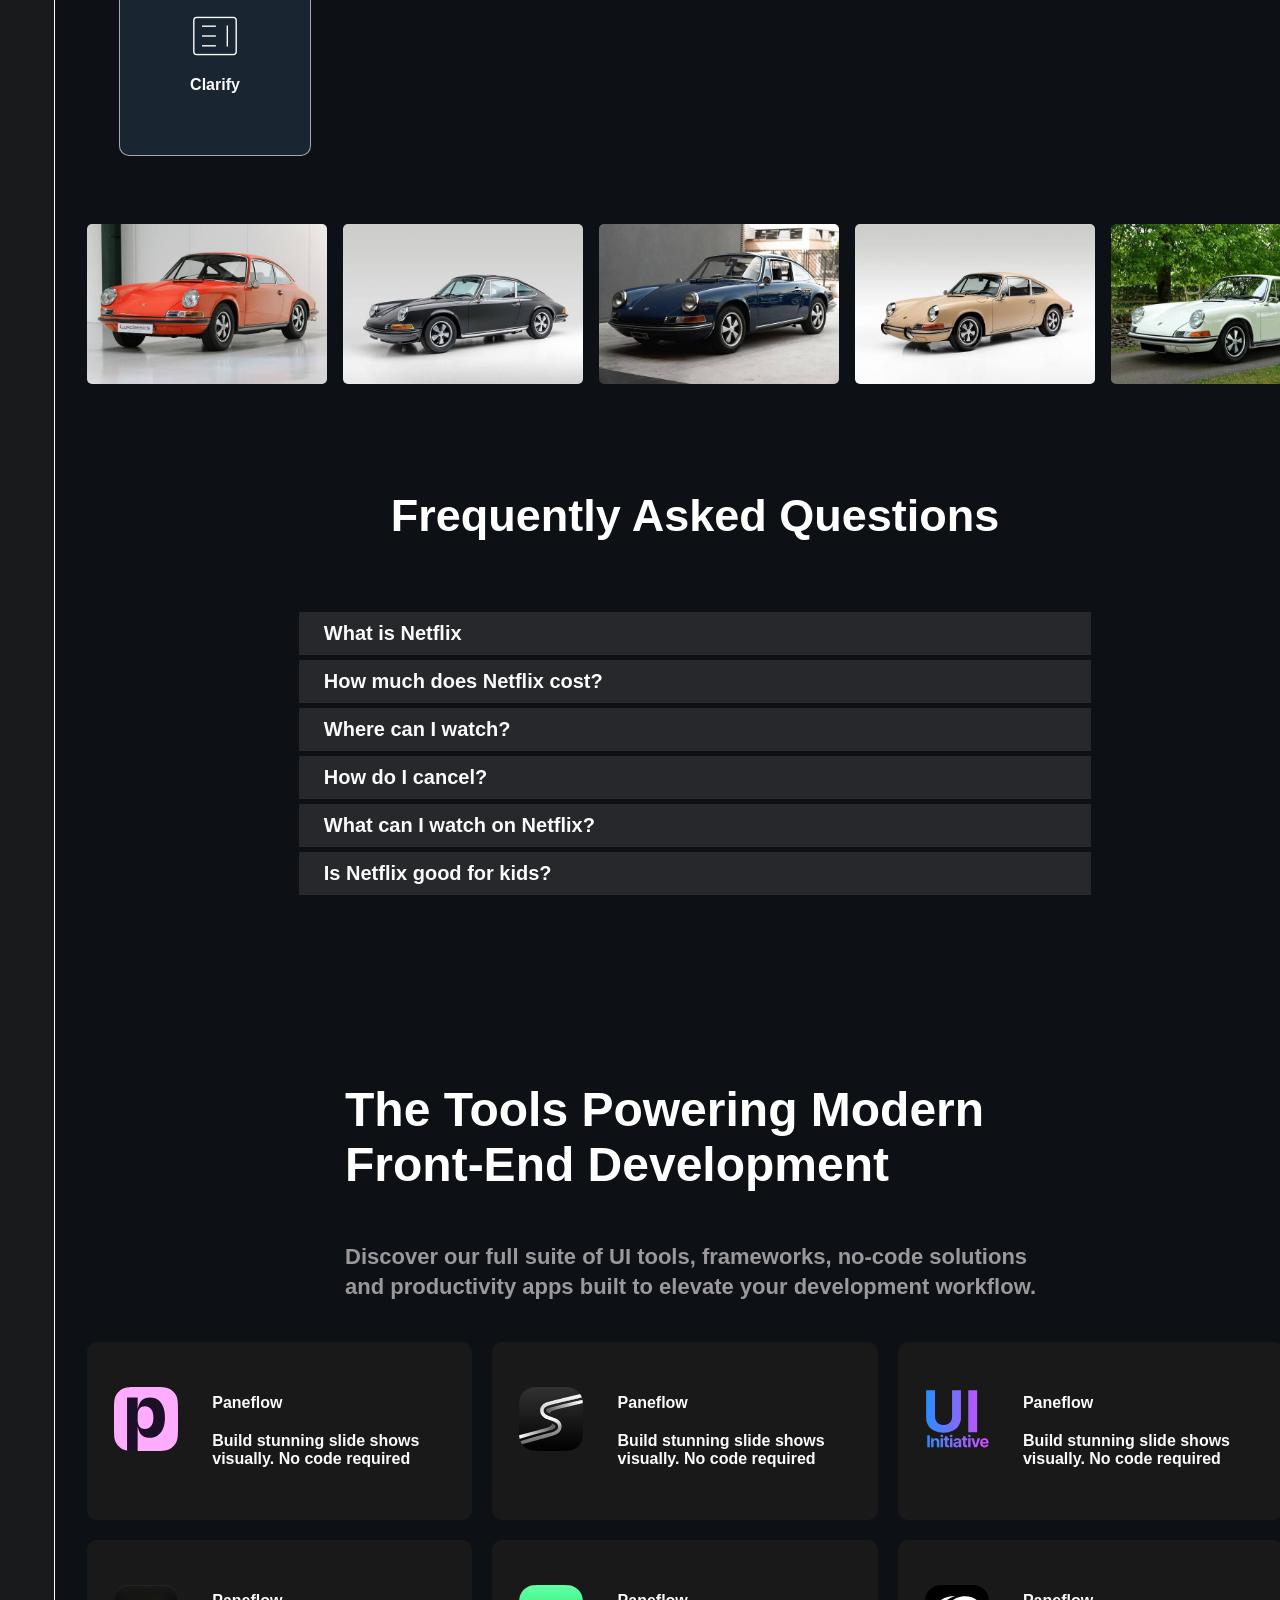
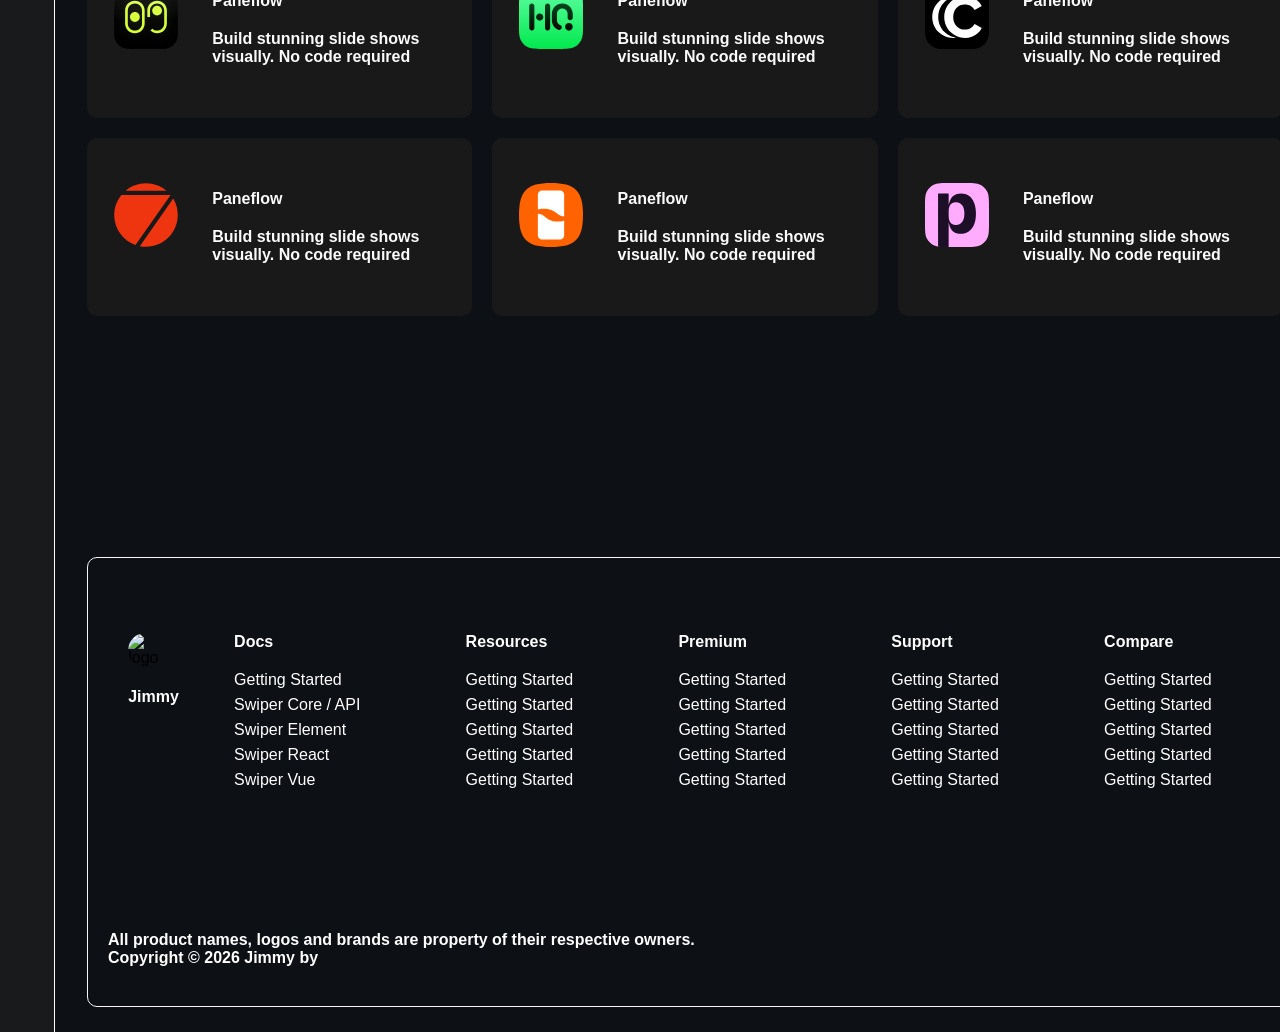
==== commit 7411e2a8: "Update index.html" ====
--- a/index.html
+++ b/index.html
@@ -82,6 +82,7 @@
 
 </ul>
 
+  <!-- The display below the sidebar(HTML from JS) -->
 <aside class="sidebar2">
 
         <div id="sidebar-content">
@@ -90,34 +91,32 @@
 
     </aside>
 
+</aside>
+
+
+
+
   
-
-</aside>
-
-
-
-
+<!-- Part 2: Major right -->
 <main class="main-content">
 
 <div class="middle-content">
 
 
-<!-- Part 2: Major right -->
+
 
 <!--Nav Menu-->
 
-
-<!-- Hamburger -->
+<!-- Hamburger(outside the nav tag:  HIDDEN on desktop view-->
 <button class="ham">
 <span class="fes"></span>
 <span class="sec"></span>
 <span class="ted"></span>
 </button>
-
+  
+ 
+<!--NAV BEGINS HERE--> 
 <nav class="navbar">
-
-
-
 <!-- Logo -->
 <div class="logo" title="home">
   <a href="#"> <img class="logos" src="Assets/Images/img/channel1.webp" alt="logo"></a>
@@ -140,7 +139,8 @@
 <li class="navlink" title="Playground"><a href="Pages/contact.html">Playground</a></li>
 <li class="navlink" title="Studio"><a href="Pages/services.html">Studio</a></li>
 <li class="navlink jack"title="Premium"><a href="Pages/about.html">Premium</a>
-<ul class="droplinks">
+<!-- Dropdown links -->
+  <ul class="droplinks">
   <li class="droplink" title="Capcom">
     <img class="dropimg" src="Assets/Icons/uiinitiative.svg" alt="Capcom" title="Capcom">
     Capcom
@@ -191,11 +191,12 @@
 
 
 
-
 <!--Hero Section-->
+  
 <section class="hero">
 <header>
 
+  <!-- LEFT SIDE -->
 <div class="left">
 <h1 class="tag-line1">Step Up Your Style Sneakers That Speaks</h1>
 <p class="tag-line2">Explore top-notch Sneakers blending style, comfort and quality for every step ahead!</p>
@@ -207,6 +208,7 @@
 
 </div>
 
+  <!-- RIGHT SIDE -->
 <div class="right">
   <img src="Assets/Images/img/Plane1-removebg-preview.png" alt="Aeroplane" title="Aeroplane" class="autoRotat">
   <div class="bg-color"></div>
@@ -220,7 +222,6 @@
 
 
 
-  
 
 <!-- Box Kard Section -->
 
@@ -232,6 +233,9 @@
 
   <main class="box-wrapper">
 
+<!-- The grouping is just for clarity and separation, they are all boxes with icons inside the box-wrapper. Too many divs, I had to use nav tags to separate for clarity "Display:GRID"-->
+
+    
 <!-- 1st Box Group -->
 
     <nav class="boxx">
@@ -630,9 +634,11 @@
 
 
 
+  
+
 <!-- Cards -->
-
-
+  
+<!-- NO GRID DISPLAY APPLIED YET -->
 
 <div class="kards">
 
--- a/Assets/CSS/style.css
+++ b/Assets/CSS/style.css
@@ -63,6 +63,23 @@
   display: block;
 }
 
+
+.logo1{
+  color: white;
+
+}
+
+ .sidebar .logo1{
+  opacity: 0;
+}
+
+.sidebar.open .logo1{
+  opacity: 1;
+}
+
+
+
+
 .navy {
   margin-top: 8px;
   background-color: #363e46b6;
@@ -75,6 +92,11 @@
   font-size: 10px;
 }
 
+.sidebar .navy{
+margin-left: -65px;
+
+}
+
 #navy-icon{
 font-size: 20px;
 padding: 1px;
@@ -167,9 +189,11 @@
 }
 
 
+
+
 /* Navbar */
 
-.nav-conty {
+.middle-content {
   margin-top: 72px;
   display: flex;
   flex-direction: column;
@@ -187,13 +211,23 @@
   margin-top: -10px;
 }
 
+
+.logo {
+  color: white;
+  margin-left: 0px;
+  margin-top: 10px;
+}
+
+
+
+
 .navbar {
-  background-color: #19344e66;
-  display: flex;
-  align-items: center;
-  justify-content: space-around;
-  height: 64px;
-  max-width: 650px;
+  background-color:transparent;
+  display:flex;
+  align-items: center;
+  justify-content: space-between;
+  height: 64px; 
+  max-width:650px;
   border: 1px solid #ffffff9a;
   opacity: 80%;
   z-index: 999;
@@ -203,19 +237,22 @@
   position: sticky;
   top: 15px;
   min-width:0;
-  flex-wrap:wrap;
+  position: relative;
  
 }
 
+
 .navlinks {
   display: flex;
   justify-content: center;
   align-items: center;
-  padding: px px;
-  margin: px px;
   position: relative;
   white-space: nowrap;
   transition: 0.3s ease;
+  margin-left: 15px;
+
+
+ 
 }
 
 .con:hover .g-icon {
@@ -232,10 +269,14 @@
 
 .navlink {
   list-style: none;
-  margin-left: px;
-  padding: 12px 12px;
+  margin-right:20px;
+  padding: px 12px;
   border: 1px solid transparent;
-}
+  white-space: nowrap;
+  
+}
+
+
 a {
   text-decoration: none;
   color: rgb(255, 254, 254);
@@ -251,7 +292,6 @@
   position: absolute;
   border-radius: 8px;
   display: none;
-  padding: px px;
   margin-left: -45px;
   transition: all 0.3s ease;
 }
@@ -278,11 +318,13 @@
   color: rgb(252, 248, 248);
 }
 
+
 .droplink:hover {
   background-color: #11121a;
   border-radius: 8px;
   color: #4885c4;
 }
+
 
 .jack:hover .droplinks {
   display: block;
@@ -393,9 +435,19 @@
   color: #9eb3bf;
 }
 
-.ham {
-  display: none;
-}
+
+
+
+.ham{
+  background-color: transparent;
+  border: none;
+display: non;
+margin-left: 500px;
+margin-top: -50px;
+display: none;
+
+}
+
 
 .fes,
 .sec,
@@ -554,24 +606,37 @@
   border: 1px solid #fffdfd;
 }
 
+
+
+
 /* Cards2 */
 
 .kards2 {
+  max-width: 90%;
   width: 1216px;
-  height: 900px;
+  height: auto;
   display: inline;
   animation: appearxx linear;
   animation-timeline: view();
   animation-range: entry 0;
-
-  
-}
-
-
-
-
-
-
+  flex-wrap: wrap;
+
+  
+}
+
+
+
+
+.box-wrapper{
+display: grid;
+grid-template-columns: 1fr 1fr 1fr 1fr;
+gap: 10px;
+width: 1216px;
+height: auto;
+
+
+}
+/*
 .box-wrap1a {
   display: flex;
   justify-content: center;
@@ -598,6 +663,8 @@
   height: 178px;
 }
 
+
+*/
 .boxx {
   height: 192px;
   width: 192px;
@@ -1086,6 +1153,449 @@
 
 
 
+
+/* MEDIA QUERIES */
+
+@media(max-width: 450px){
+
+.navbar{
+  display: none;
+  align-items: flex-start;
+  justify-content: left;
+  gap: 20px;
+flex-direction: column;
+background-color:hsla(205, 72%, 7%, 0.836);
+align-items: flex-start;
+border-radius: 0;
+position: absolute;
+height: 100%;
+width: 350px;
+top: 0;
+right: 0;
+padding: 1rem 1rem;
+box-shadow: 0 10px 10px rgba(0, 0, 0, 0.5);
+ backdrop-filter:blur(10px);
+ margin: auto;
+ z-index: 2;
+ margin-right: -100px;
+
+}
+
+.navbar.active{
+display: block;
+
+}
+
+.ham{
+padding: 10px 10px;
+padding-left: 1080px;
+margin-top: -30px;
+padding-top: -50px;
+z-index: 999;
+
+}
+
+/* kards Box Sector */
+
+.box-wrapper{
+  display: grid;
+  grid-template-columns: 1fr;
+  gap: 5px;
+  margin-left: 70px;
+}
+
+
+.kards2 {
+    padding: 2rem .8rem;
+  }
+
+  .kardp {
+    font-size: 1.5rem;
+    margin-bottom: 1.5rem;
+    margin-left: -8px;
+  
+  }
+
+  .box-tag {
+    padding: 1rem;
+  }
+
+  #iconme {
+    font-size: 2.2rem;
+  }
+
+  .iconwrap p {
+    font-size: .95rem;
+  }
+
+
+
+
+
+
+
+.logo{
+margin-top: 25px;
+
+}
+
+
+.navbar.active{
+
+  display: block;
+}
+
+.navlinks{
+  display: block;
+  gap: 20px;
+
+}
+
+.right img{
+  height: 300px;
+  width: 300px;
+}
+
+.navlink {
+  margin-bottom: 20px;
+  
+}
+
+.con a{
+  padding-bottom: 20px;
+}
+.navlinks.active{
+
+margin-top: 30px;
+margin-bottom: 30px;
+
+
+}
+
+
+
+.navlink.con{
+  padding-bottom: 0;
+  margin-bottom: 0;
+}
+.navlinks a{
+
+  
+  margin-bottom: 0;
+  display: flex;
+  justify-content: start;
+  align-items: center;
+}
+
+
+
+ .main-content .middle-content .ham {
+    display: block;
+    z-index: 20;
+    margin-top: -45px;
+    margin-left: 150px;
+  
+  }
+
+.ham{
+  display: none;
+     z-index: 100;
+    margin-top: -50px;
+    margin-right: 20px;
+    
+  }
+.ham.active{
+display: block;
+
+}
+
+
+
+
+.tag-line1{
+font-size: 18px;
+
+}
+
+.tag-line2{
+font-size: 15px;
+
+}
+
+.btn{
+padding:5px 5px;
+font-size:10px;
+}
+
+.btn.btn.outlined{
+padding-left: 10px;
+padding-right: 10px;
+font-size:10px ;
+}
+
+.search-input{
+  width: 350px;
+  right: 0;
+}
+
+.s-head{
+  display: flex;
+
+}
+
+.search-btn{
+  margin-left: 15px;
+}
+
+
+.kardp{
+font-size: 20px;
+
+}
+
+
+.kards2{
+  width: 100%;
+}
+
+
+.navbar.active .navlinks.active{
+
+  display: block;
+}
+
+ 
+
+
+  .logos{
+  height: 25px;
+  width: 25px;
+  border-radius: 50%;
+  margin-top: -8px;
+  margin-left:13px;
+}
+
+
+
+}
+
+
+
+@media(max-width: 650px){
+
+.navbar{
+  display: none;
+  align-items: flex-start;
+  justify-content: left;
+  gap: 20px;
+flex-direction: column;
+background-color:hsla(205, 72%, 7%, 0.836);
+align-items: flex-start;
+border-radius: 0;
+position: absolute;
+height: 100%;
+width: 350px;
+top: 0;
+right: 0;
+padding: 1rem 1rem;
+box-shadow: 0 10px 10px rgba(0, 0, 0, 0.5);
+ backdrop-filter:blur(10px);
+ margin: auto;
+ z-index: 2;
+ margin-right: -100px;
+
+}
+
+.navbar.active{
+display: block;
+
+}
+
+.ham{
+padding: 10px 10px;
+padding-left: 180px;
+margin-top: -30px;
+padding-top: -50px;
+z-index: 999;
+
+}
+
+
+
+/* Box Kards Sector */
+
+
+  .box-wrapper {
+    grid-template-columns: repeat(2, 1fr);
+    gap: 1rem;
+  }
+
+  .box-tag {
+    padding: 1.2rem;
+  }
+
+  #iconme {
+    font-size: 2.5rem;
+  }
+
+
+
+
+
+.logo{
+margin-top: 25px;
+
+}
+
+
+.navbar.active{
+
+  display: block;
+}
+
+.navlinks{
+  display: block;
+  gap: 20px;
+
+}
+
+.right img{
+  height: 300px;
+  width: 300px;
+}
+
+.navlink {
+  margin-bottom: 20px;
+  
+}
+
+.con a{
+  padding-bottom: 20px;
+}
+.navlinks.active{
+
+margin-top: 30px;
+margin-bottom: 30px;
+
+
+}
+
+
+
+.navlink.con{
+  padding-bottom: 0;
+  margin-bottom: 0;
+}
+.navlinks a{
+
+  
+  margin-bottom: 0;
+  display: flex;
+  justify-content: start;
+  align-items: center;
+}
+
+
+
+ .main-content .middle-content .ham {
+    display: block;
+    z-index: 20;
+    margin-top: -45px;
+    margin-left: 150px;
+  
+  }
+
+.ham{
+  display: none;
+     z-index: 100;
+    margin-top: -50px;
+    margin-right: 20px;
+    
+  }
+.ham.active{
+display: block;
+
+}
+
+
+
+
+.tag-line1{
+font-size: 18px;
+
+}
+
+.tag-line2{
+font-size: 15px;
+
+}
+
+.btn{
+padding:5px 5px;
+font-size:10px;
+}
+
+.btn.btn.outlined{
+padding-left: 10px;
+padding-right: 10px;
+font-size:10px ;
+}
+
+.search-input{
+  width: 350px;
+  right: 0;
+}
+
+.s-head{
+  display: flex;
+
+}
+
+.search-btn{
+  margin-left: 15px;
+}
+
+
+.kardp{
+font-size: 20px;
+
+}
+
+
+.kards2{
+  width: 100%;
+}
+
+
+.navbar.active .navlinks.active{
+
+  display: block;
+}
+
+ 
+
+
+  .logos{
+  height: 25px;
+  width: 25px;
+  border-radius: 50%;
+  margin-top: -8px;
+  margin-left:13px;
+}
+
+
+
+
+
+}
+
+
+
+
+
+/* Animations */
+
+
 @keyframes appearxx {
   from {
     opacity: 0;
@@ -1144,7 +1654,7 @@
 }
 
 ::view-transition-group(root){
-animation-duration: 3s;
+animation-duration: 1s;
 animation-timing-function: ease;
 
 }
